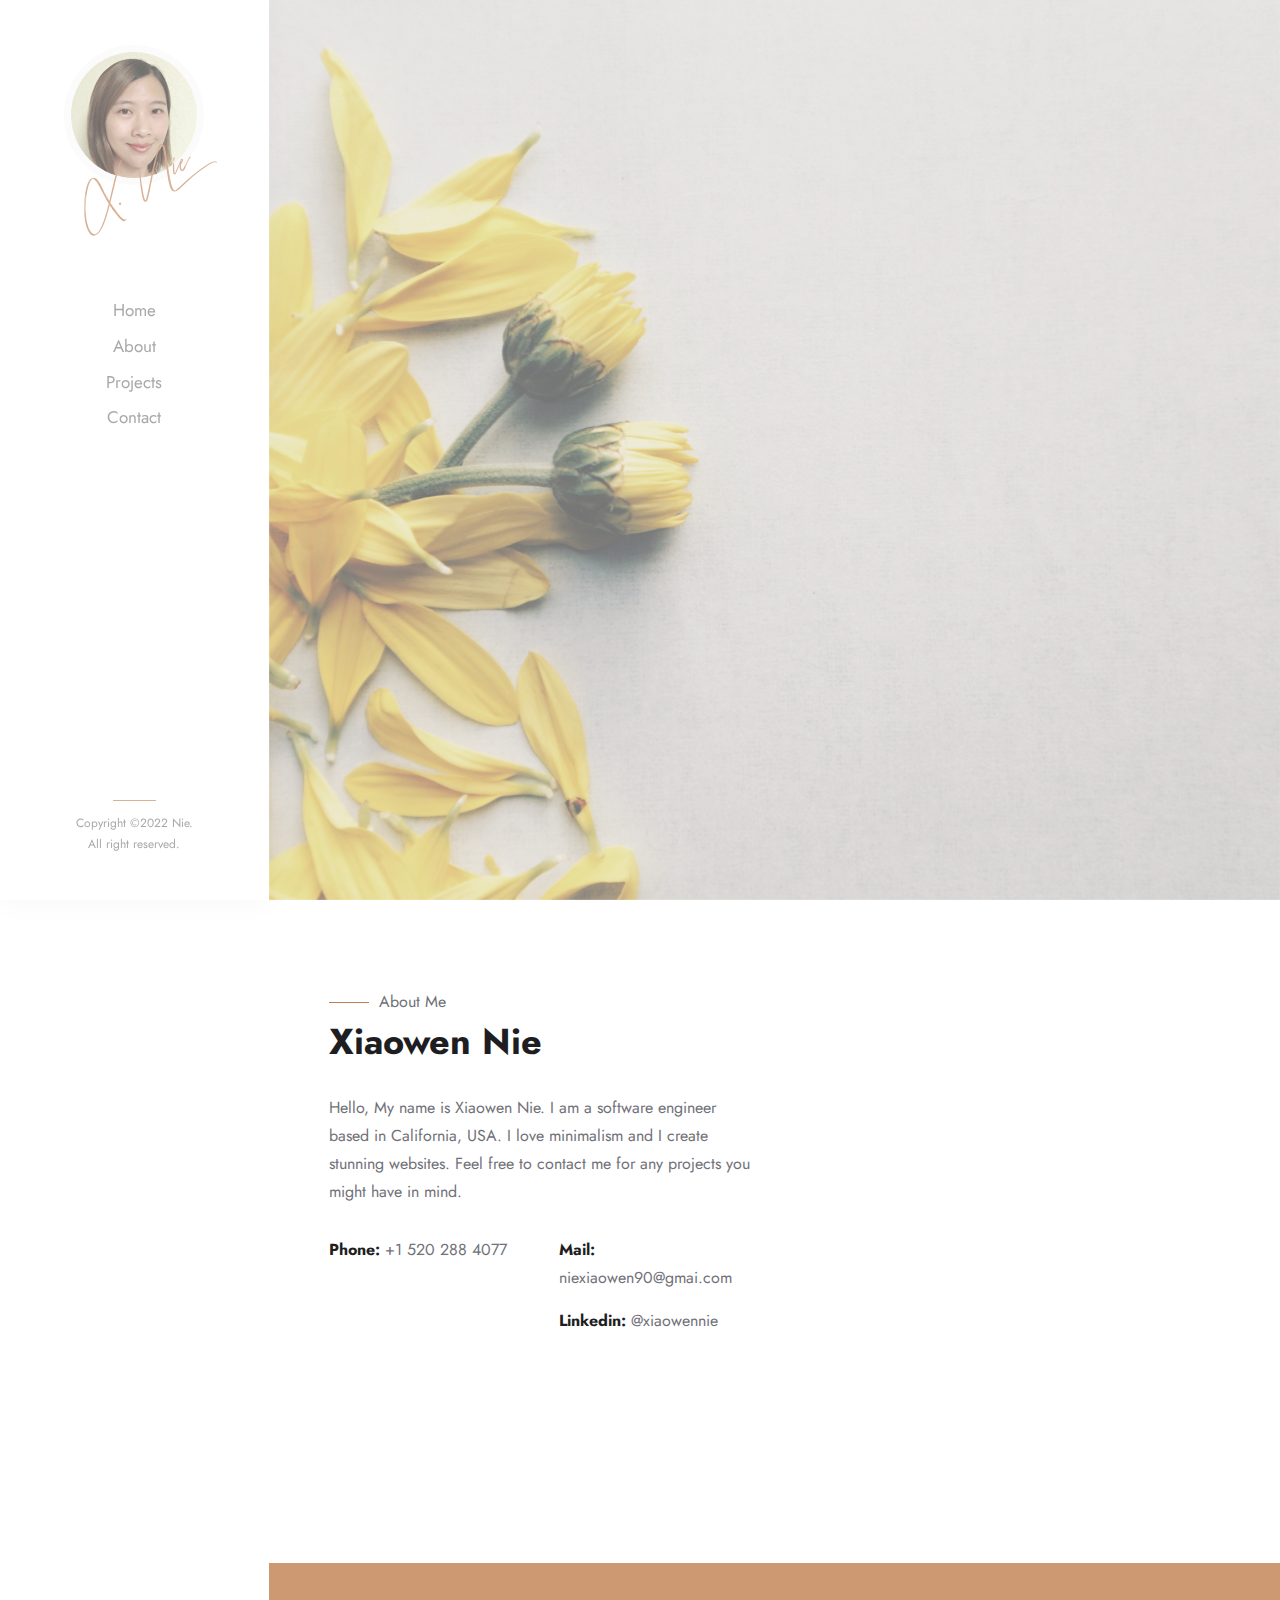
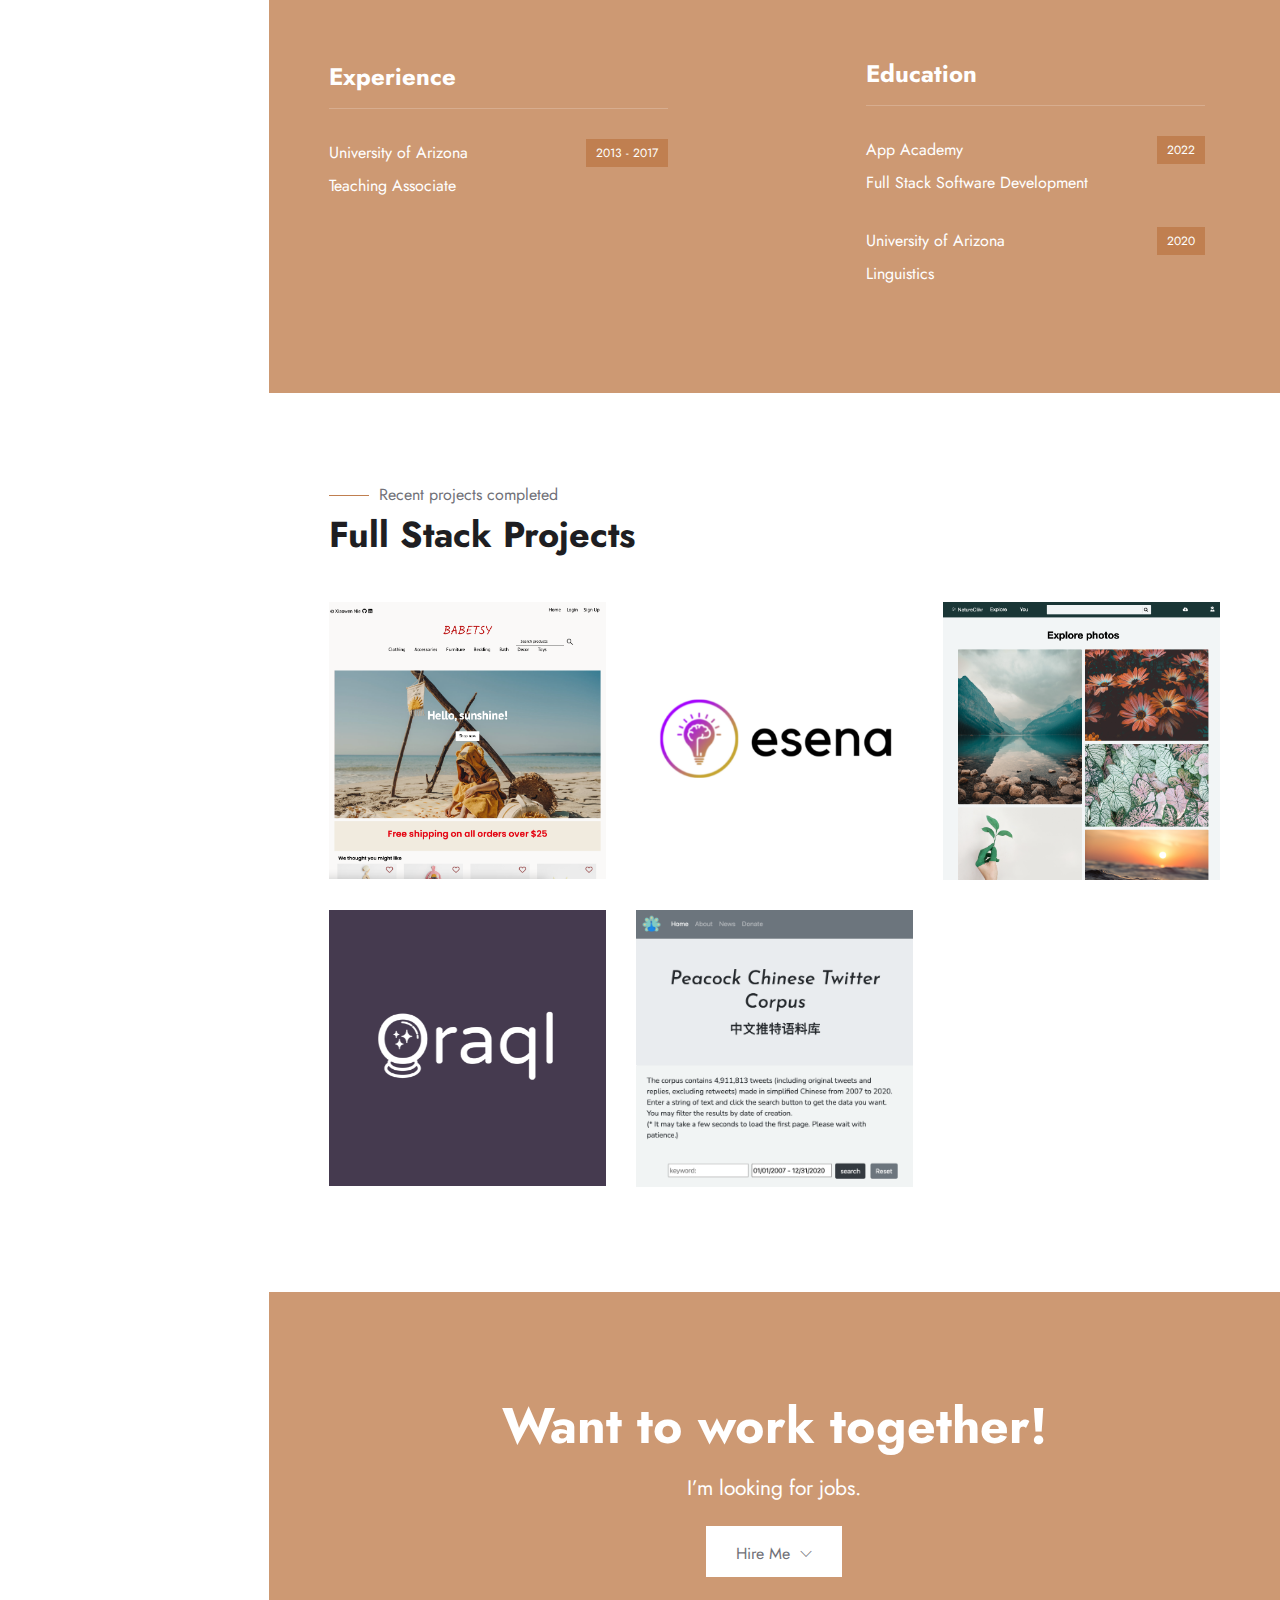
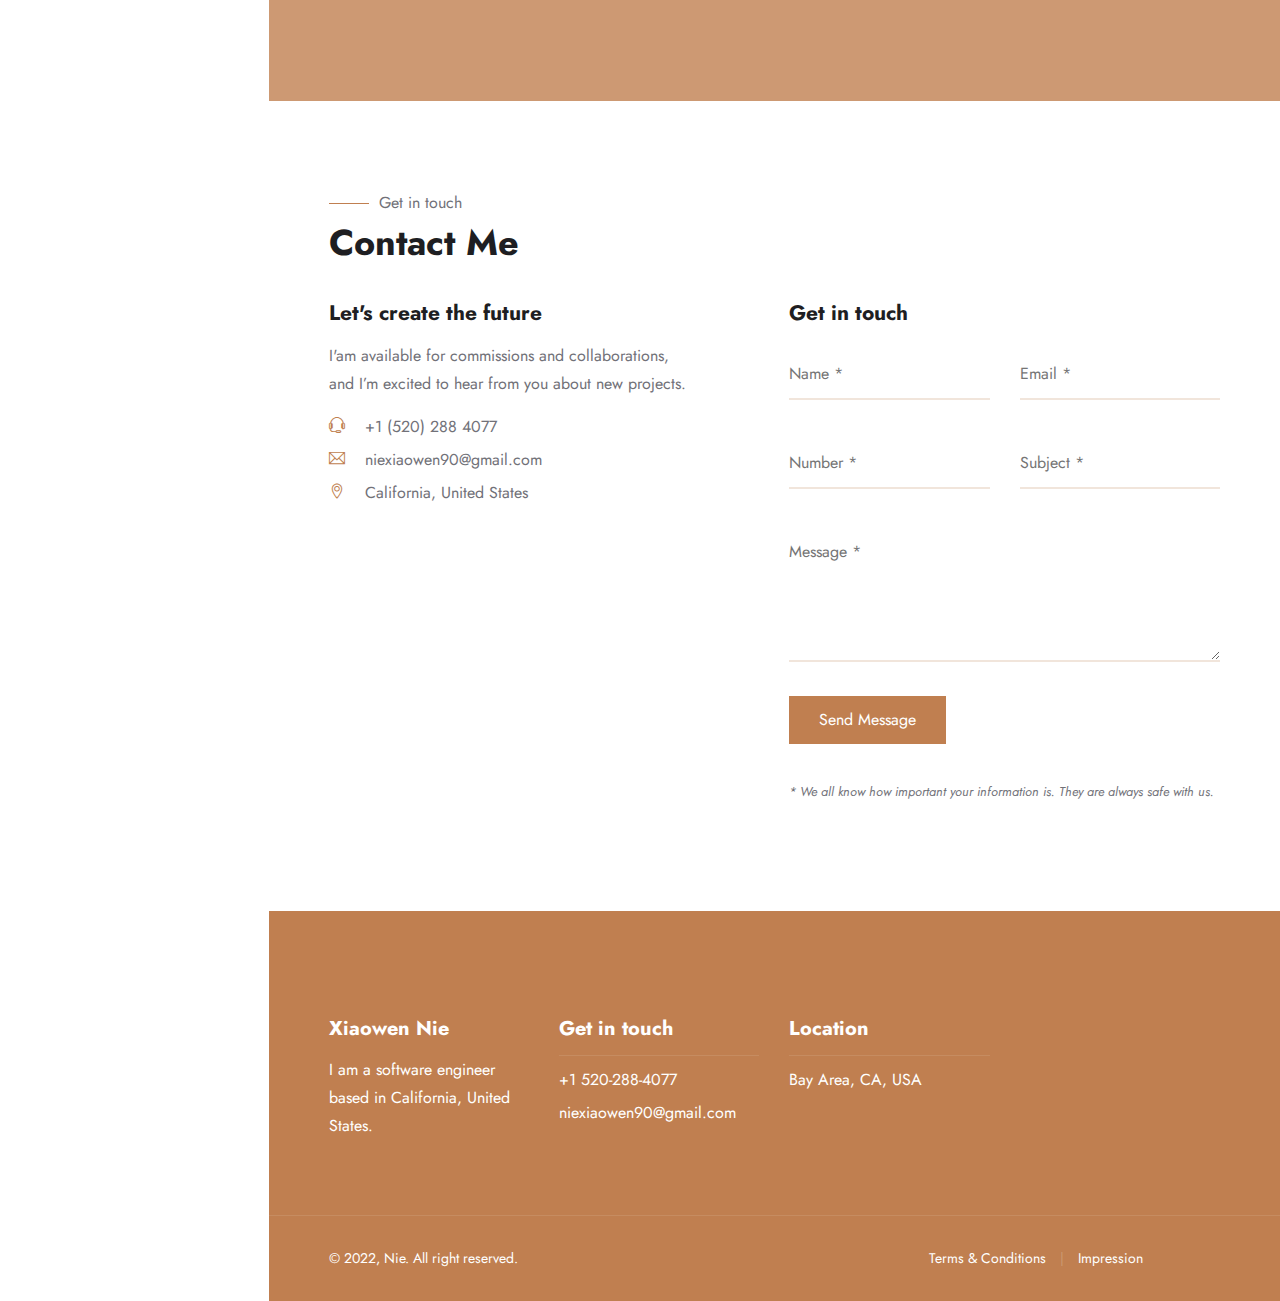
==== index.html @ 3029bbb2 "initial commit" ====
<!DOCTYPE HTML>
<html lang="en">
<head>
    <meta charset="utf-8">
    <meta http-equiv="X-UA-Compatible" content="IE=edge">
    <title>Xiaowen Nie</title>
    <meta name="viewport" content="width=device-width, initial-scale=1">
    <link rel="icon" type="image/png" href="images/favicon.png" />
    <link rel="stylesheet" href="https://fonts.googleapis.com/css2?family=Jost:wght@300;400;500;600&display=swap">
    <link rel="stylesheet" href="css/animate.css">
    <link rel="stylesheet" href="css/et-lineicons.css">
    <link rel="stylesheet" href="css/themify-icons.css">
    <link rel="stylesheet" href="css/bootstrap.css">
    <link rel="stylesheet" href="css/magnific-popup.css">
    <link rel="stylesheet" href="css/owl.carousel.min.css">
    <link rel="stylesheet" href="css/owl.theme.default.min.css">
    <link rel="stylesheet" href="css/flexslider.css">
    <link rel="stylesheet" href="css/YouTubePopUp.css">
    <link rel="stylesheet" href="css/style.css">
    <!-- FOR IE9 below -->
    <!--[if lt IE 9]>
        <script src="js/respond.min.js"></script>
    <![endif]-->
</head>
<body data-spy="scroll" data-target=".navbar" data-offset="50">
    <!-- Preloader -->
    <div class="preloader-bg"></div>
    <div id="preloader">
        <div id="preloader-status">
            <div class="preloader-position loader"> <span></span> </div>
        </div>
    </div>
    <!-- Main -->
    <div class="gorman-page"> <a href="#0" class="js-gorman-nav-toggle gorman-nav-toggle"><i></i></a>
        <!-- Sidebar -->
        <aside class="gorman-aside">
            <!-- Logo -->
            <div class="gorman-logo">
                <div class="desc">
                    <div class="image-wrap">
                        <a href="index.html"><img src="images/linkedin.jpeg" alt=""></a>
                    </div>
                    <div class="title"> <a href="index.html">X. Nie</a> </div>
                </div>
            </div>
            <!-- Menu -->
            <nav class="gorman-main-menu">
                <ul>
                    <li><a href="index.html#home">Home</a></li>
                    <li><a href="index.html#about">About</a></li>
                    <!-- <li><a href="index.html#services">Services</a></li> -->
                    <li><a href="index.html#work">Projects</a></li>
                    <li><a href="index.html#contact">Contact</a></li>
                </ul>
            </nav>
            <!-- Sidebar Footer -->
            <div class="gorman-footer">
                <div class="separator"></div>
                <p>Copyright ©2022 Nie.<br>All right reserved.</p>
            </div>
        </aside>
        <!-- Main -->
        <div class="gorman-main">
            <!-- Home & Slider Section -->
            <section id="home">
                <div class="gorman-hero js-fullheight">
                    <div class="flexslider js-fullheight">
                        <ul class="slides">
                            <li style="background-image: url(images/petals.jpg);">
                                <div class="container">
                                    <div class="row">
                                        <div class="col-md-6 offset-md-6 js-fullheight slider-text">
                                            <div class="slider-text-inner">
                                                <div class="desc">
                                                    <h2>Xiaowen Nie</h2>
                                                    <h6>Software Engineer</h6>
                                                    <div class="line"></div>
                                                    <ul class="cardvisit-list">
                                                        <div class="list">
                                                            <div class="icon"><i class="ti-headphone-alt"></i></div>
                                                            <div class="text">
                                                                <p><a href="tel:+41-(0)41-888-74-88">+1 (520) 288 4077</a></p>
                                                            </div>
                                                        </div>
                                                        <div class="list">
                                                            <div class="icon"> <i class="ti-email"></i> </div>
                                                            <div class="text">
                                                                <p><a href="mailto:reservations@chediandermatt.com">niexiaowen90@gmail.com</a></p>
                                                            </div>
                                                        </div>
                                                        <div class="list">
                                                            <div class="icon"> <i class="ti-location-pin"></i> </div>
                                                            <div class="text">
                                                                <p>Bay Area, California, United States</p>
                                                            </div>
                                                        </div>
                                                        <div class="list">
                                                            <div class="icon"> <i class="ti-desktop"></i> </div>
                                                            <div class="text">
                                                                <p>Python, Javascript, Flask, React, Express, SQL, MongoDB</p>
                                                            </div>
                                                        </div>
                                                    </ul>
                                                </div>
                                            </div>
                                        </div>
                                    </div>
                                </div>
                            </li>
                        </ul>
                    </div>
                </div>
            </section>
            <!-- About Section -->
            <section id="about" class="section-padding clear">
                <div class="container">
                    <div class="row">
                        <div class="col-md-6 mb-30">
                            <h6 class="heading-subtitle">About Me</h6>
                            <h2 class="heading-title">Xiaowen Nie</h2> 
                            <p class="mb-30">Hello, My name is Xiaowen Nie. I am a software engineer based in California, USA. I love minimalism and I create stunning websites. Feel free to contact me for any projects you might have in mind. </p>
                            <div class="about-info">
                                <div class="row">
                                    <div class="col-md-6">
                                        <!-- <p><b>Birthday:</b> 15 April 1990</p> -->
                                        <!-- <p><b>website:</b> www.fgorman.com</p> -->
                                        <p><b>Phone:</b> +1 520 288 4077</p>
                                        <!-- <p><b>Study:</b> Univercity of Harvard</p> -->
                                    </div>
                                    <div class="col-md-6">
                                        <!-- <p><b>Degree:</b> Master</p> -->
                                        <p><b>Mail:</b> niexiaowen90@gmai.com</p>
                                        <p><b>Linkedin:</b> @xiaowennie</p>
                                        <!-- <p><b>Freelance:</b> Available</p> -->
                                    </div>
                                </div>
                            </div>
                            <!-- <div class="btn-2 mb-5"><a href="#0"><span>Download CV&nbsp;&nbsp;<i class="ti-download"></i></span></a></div> -->
                        </div>
                        <div class="col-md-5 offset-md-1">
                            <div class="about-img animate-box" data-animate-effect="fadeInUp">
                                <div class="img"> <img src="images/about2.jpeg" alt=""> </div>
                            </div>
                        </div>
                    </div>
                </div>
            </section>
            <!-- Resume section -->
            <section id="resume" class="resume section-padding bg-img bg-fixed" data-overlay-brown="8" data-background="images/roses.jpg">
                <div class="container">
                    <div class="row">
                        <div class="col-md-5 valign">
                            <div class="o-hidden full-width">
                                <div class="profile" id="experience">
                                    <div class="block">
                                        <h4>Experience</h4>
                                        <!-- <div class="item">
                                            <h6>Hammerhead and Oranges <span>2020 - 2021</span></h6>
                                            <p>Linguist</p>
                                        </div> -->
                                        <div class="item" >
                                            <h6>University of Arizona <span>2013 - 2017</span></h6>
                                            <p>Teaching Associate</p>
                                        </div>
                                    </div>
                                </div>
                            </div>
                        </div>
                        <div class="col-md-5 offset-md-2 valign">
                            <div class="o-hidden full-width">
                                <div class="profile">
                                    <div class="block">
                                        <h4>Education</h4>
                                        <div class="item">
                                            <h6>App Academy <span>2022</span></h6>
                                            <p>Full Stack Software Development</p>
                                        </div>
                                        <div class="item">
                                            <h6>University of Arizona<span>2020</span></h6>
                                            <p>Linguistics</p>
                                        </div>
                                    </div>
                                </div>
                            </div>
                        </div>
                    </div>
                </div>
            </section>
            <!-- Services Section -->
            <!-- <section id="services" class="services section-padding bg-gray">
                <div class="container">
                    <div class="row">
                        <div class="col-md-12">
                            <h6 class="heading-subtitle">What I Do</h6>
                            <h2 class="heading-title">Services</h2> 
                        </div>
                    </div>
                    <div class="row">
                        <div class="col-md-4">
                            <div class="item">
                                <a href="website.html"> 
                                    <span class="icon et-laptop"></span>
                                    <h5>Website</h5>
                                    <div class="line"></div>
                                    <p>Vivamus ravida surna eveti semeni conse convallis. Tristique busio the nivite dianne one nivami.</p>
                                    <div class="numb">01</div>
                                </a>
                            </div>
                        </div>
                        <div class="col-md-4">
                            <div class="item">
                                <a href="seo-marketing.html"> 
                                    <span class="icon et-bargraph"></span>
                                    <h5>SEO Marketing</h5>
                                    <div class="line"></div>
                                    <p>Vivamus ravida surna eveti semeni conse convallis. Tristique busio the nivite dianne one nivami.</p>
                                    <div class="numb">02</div>
                                </a>
                            </div>
                        </div>
                        <div class="col-md-4">
                            <div class="item">
                                <a href="ecommerce.html"> 
                                    <span class="icon et-basket"></span>
                                    <h5>eCommerce</h5>
                                    <div class="line"></div>
                                    <p>Vivamus ravida surna eveti semeni conse convallis. Tristique busio the nivite dianne one nivami.</p>
                                    <div class="numb">03</div>
                                </a>
                            </div>
                        </div>
                        <div class="col-md-4">
                            <div class="item">
                                <a href="graphic-design.html"> 
                                    <span class="icon et-browser"></span>
                                    <h5>Graphic Design</h5>
                                    <div class="line"></div>
                                    <p>Vivamus ravida surna eveti semeni conse convallis. Tristique busio the nivite dianne one nivami.</p>
                                    <div class="numb">04</div>
                                </a>
                            </div>
                        </div>
                        <div class="col-md-4">
                            <div class="item">
                                <a href="digital-marketing.html"> <span class="icon et-target"></span>
                                    <h5>Digital Marketing</h5>
                                    <div class="line"></div>
                                    <p>Vivamus ravida surna eveti semeni conse convallis. Tristique busio the nivite dianne one nivami.</p>
                                    <div class="numb">05</div>
                                </a>
                            </div>
                        </div>
                        <div class="col-md-4">
                            <div class="item">
                                <a href="social-media.html"> <span class="icon et-chat"></span>
                                    <h5>Social Media</h5>
                                    <div class="line"></div>
                                    <p>Vivamus ravida surna eveti semeni conse convallis. Tristique busio the nivite dianne one nivami.</p>
                                    <div class="numb">06</div>
                                </a>
                            </div>
                        </div>
                    </div>
                </div>
            </section> -->
            <!-- Works Section -->
            <section id="work" class="section-padding">
                <div class="container">
                    <div class="row">
                        <div class="col-md-12">
                            <h6 class="heading-subtitle">Recent projects completed</h6>
                            <h2 class="heading-title">Full Stack Projects</h2> 
                        </div>
                    </div>
                    <div class="row">
                        <div class="work-container col-md-4">
                            <a href="babetsy.html">
                                <div class="work-zoomer"> <img src="images/portfolio/babetsy2.png" alt="" />
                                    <div class="overlay">
                                        <div class="work-texts">
                                            <h5>BABETSY</h5>
                                            <div class="line"></div>
                                            <p>React | Redux | Flask | Postgres</p>
                                        </div>
                                    </div>
                                </div>
                            </a>
                        </div>
                        <div class="work-container col-md-4">
                            <a href="esena.html">
                                <div class="work-zoomer"> <img src="images/portfolio/esena.png" alt="" />
                                    <div class="overlay">
                                        <div class="work-texts">
                                            <h5>esena</h5>
                                            <div class="line"></div>
                                            <p>React | Redux | Flask | Postgres</p>
                                        </div>
                                    </div>
                                </div>
                            </a>
                        </div>
                        <div class="work-container col-md-4">
                            <a href="natureclikr.html">
                                <div class="work-zoomer"> <img src="images/portfolio/clikr.png" alt="" />
                                    <div class="overlay">
                                        <div class="work-texts">
                                            <h5>NatureClikr</h5>
                                            <div class="line"></div>
                                            <p>React | Redux | Express | Postgres | AWS</p>
                                        </div>
                                    </div>
                                </div>
                            </a>
                        </div>
                        <div class="work-container col-md-4">
                            <a href="oraql.html">
                                <div class="work-zoomer"> <img src="images/portfolio/oraql.png" alt="" />
                                    <div class="overlay">
                                        <div class="work-texts">
                                            <h5>Oraql</h5>
                                            <div class="line"></div>
                                            <p>Express | Postgres | Pug | Javascript DOM</p>
                                        </div>
                                    </div>
                                </div>
                            </a>
                        </div>
                        <div class="work-container col-md-4">
                            <a href="peacock.html">
                                <div class="work-zoomer"> <img src="images/portfolio/peacock.png" alt="" />
                                    <div class="overlay">
                                        <div class="work-texts">
                                            <h5>Peacock Chinese Twitter Corpus</h5>
                                            <div class="line"></div>
                                            <p>Flask | MongoDB | AWS</p>
                                        </div>
                                    </div>
                                </div>
                            </a>
                        </div>

                    </div>
                </div>
            </section>
            <!-- Work Banner Section -->
            <section class="banner-action section-padding bg-img bg-fixed" data-overlay-brown="8" data-background="images/flower-banner.jpg">
                <div class="container">
                    <div class="row">
                        <div class="col-md-12 mb-5">
                            <div class="text-center">
                                <h2>Want to work together!</h2>
                                <h5>I’m looking for jobs.</h5>
                                <div class="btn-3"><a href="index.html#contact"><span>Hire Me&nbsp;&nbsp;<small><i class="ti-angle-down"></i></small></span></a></div>
                            </div>
                        </div>
                    </div>
                </div>
            </section>
            <!-- Contact Section -->
            <section id="contact" class="contact section-padding">
                <div class="container">
                    <div class="row">
                        <div class="col-md-12">
                            <h6 class="heading-subtitle">Get in touch</h6>
                            <h2 class="heading-title">Contact Me</h2> </div>
                    </div>
                    <div class="row">
                        <!-- Contact Info -->
                        <div class="col-md-6 mb-4">
                            <h5>Let's create the future</h5>
                            <p>I'am available for commissions and collaborations,
                                <br>and I’m excited to hear from you about new projects. </p>
                            <ul class="list-unstyled contact-list">
                                <li>
                                    <div class="icon"><span class="ti-headphone-alt"></span></div>
                                    <div class="text">
                                        <p><a href="tel:+1(650)1234444">+1 (520) 288 4077</a></p>
                                    </div>
                                </li>
                                <li>
                                    <div class="icon"> <span class="ti-email"></span> </div>
                                    <div class="text">
                                        <p><a href="mailto:niexiaowen90@gmail.com">niexiaowen90@gmail.com</a></p>
                                    </div>
                                </li>
                                <!-- <li>
                                    <div class="icon"> <span class="ti-skype"></span> </div>
                                    <div class="text">
                                        <p>@francesgorman</p>
                                    </div>
                                </li> -->
                                <li>
                                    <div class="icon"> <span class="ti-location-pin"></span> </div>
                                    <div class="text">
                                        <p>California, United States</p>
                                    </div>
                                </li>
                            </ul>
                        </div>
                        <!-- Contact Form -->
                        <div class="col-md-6">
                            <h5>Get in touch</h5>
                            <form method="post" class="contact__form" action="mail.php">
                                <!-- Form message -->
                                <div class="row">
                                    <div class="col-12">
                                        <div class="alert alert-success contact__msg" style="display: none" role="alert">
                                            Your message was sent successfully.
                                        </div>
                                    </div>
                                </div>
                                <!-- Form elements -->
                                <div class="row">
                                    <div class="col-md-6 form-group">
                                        <input name="name" type="text" placeholder="Name *" required> 
                                    </div>
                                    <div class="col-md-6 form-group">
                                        <input name="email" type="email" placeholder="Email *" required> 
                                    </div>
                                    <div class="col-md-6 form-group">
                                        <input name="phone" type="text" placeholder="Number *" required> 
                                    </div>
                                    <div class="col-md-6 form-group">
                                        <input name="subject" type="text" placeholder="Subject *" required> 
                                    </div>
                                    <div class="col-md-12 form-group">
                                        <textarea name="message" id="message" cols="30" rows="4" placeholder="Message *" required></textarea>
                                    </div>
                                    <div class="col-md-12">
                                        <input name="submit" type="submit"  value="Send Message">
                                    </div>
                                </div>
                            </form>
                            <p class="mt-30"><small><i>* We all know how important your information is. They are always safe with us.</i></small></p>
                        </div>
                    </div>
                </div>
            </section>
            <!-- Promo video - Testiominals -->
            <!-- Footer -->
            <footer class="main-footer">
                <div class="container">
                    <div class="row">
                        <div class="col-md-3 mb-30">
                            <div class="item abot">
                                <div class="fothead">
                                    <h6>Xiaowen Nie</h6> </div>
                                <p>I am a software engineer based in California, United States.</p>
                                <!-- <div class="social-icon"> <a href="index.html"><i class="ti-facebook"></i></a> <a href="index.html"><i class="ti-twitter"></i></a> <a href="index.html"><i class="ti-instagram"></i></a> <a href="index.html"><i class="ti-pinterest"></i></a> </div> -->
                            </div>
                        </div>
                        <!-- <div class="col-md-2 offset-md-1 mb-30">
                            <div class="item usful-links">
                                <div class="fothead">
                                    <h6>Useful Links</h6> </div>
                                <ul>
                                    <li><i class="ti-angle-right"></i> <a href="#0">About</a></li>
                                    <li><i class="ti-angle-right"></i> <a href="#0">Services</a></li>
                                    <li><i class="ti-angle-right"></i> <a href="#0">Works</a></li>
                                </ul>
                            </div>
                        </div> -->
                        <div class="col-md-3 mb-30">
                            <div class="item fotcont">
                                <div class="fothead">
                                    <h6>Get in touch</h6> </div>
                                <p>+1 520-288-4077</p>
                                <p>niexiaowen90@gmail.com</p>
                            </div>
                        </div>
                        <div class="col-md-3 mb-30">
                            <div class="item fotcont">
                                <div class="fothead">
                                    <h6>Location</h6> </div>
                                <!-- <p>San Mateo</p>
                                <p>2 Curiosity Way, San Mateo</p> -->
                                <p>Bay Area, CA, USA</p>
                            </div>
                        </div>
                    </div>
                </div>
                <div class="sub-footer">
                    <div class="container">
                        <div class="row">
                            <div class="col-md-6">
                                <div class="text-left">
                                    <p>© 2022, Nie. All right reserved.</p>
                                </div>
                            </div>
                            <div class="col-md-5">
                                <div class="text-right-left">
                                    <p><a href="#0">Terms &amp; Conditions</a> <span>|</span> <a href="#0">Impression</a></p>
                                </div>
                            </div>
                        </div>
                    </div>
                </div>
            </footer>
        </div>
    </div>
    <!-- Progress-wrapp scroll-button -->
    <div class="progress-wrap">
        <svg class="progress-circle svg-content" width="100%" height="100%" viewBox="-1 -1 102 102">
            <path d="M50,1 a49,49 0 0,1 0,98 a49,49 0 0,1 0,-98" /> 
        </svg>
    </div>
    <!-- jQuery -->
    <script src="js/jquery.min.js"></script>
    <script src="js/modernizr-2.6.2.min.js"></script>
    <script src="js/jquery.easing.1.3.js"></script>
    <script src="js/bootstrap.min.js"></script>
    <script src="js/jquery.waypoints.min.js"></script>
    <script src="js/jquery.flexslider-min.js"></script>
    <script src="js/sticky-kit.min.js"></script>
    <script src="js/isotope.js"></script>
    <script src="js/owl.carousel.min.js"></script>
    <script src="js/jquery.magnific-popup.min.js"></script>
    <script src="js/YouTubePopUp.js"></script>
    <script src="js/custom.js"></script>
</body>
</html>
---- css/themify-icons.css ----
@font-face {
	font-family: 'themify';
	src:url('../fonts/themify.eot');
	src:url('../fonts/themify.eot?#iefix') format('embedded-opentype'),
		url('../fonts/themify.woff') format('woff'),
		url('../fonts/themify.ttf') format('truetype'),
		url('../fonts/themify.svg') format('svg');
	font-weight: normal;
	font-style: normal;
}

[class^="ti-"], [class*=" ti-"] {
	font-family: 'themify';
	speak: none;
	font-style: normal;
	font-weight: normal;
	font-variant: normal;
	text-transform: none;
	line-height: 1;

	/* Better Font Rendering =========== */
	-webkit-font-smoothing: antialiased;
	-moz-osx-font-smoothing: grayscale;
}

.ti-wand:before {
	content: "\e600";
}
.ti-volume:before {
	content: "\e601";
}
.ti-user:before {
	content: "\e602";
}
.ti-unlock:before {
	content: "\e603";
}
.ti-unlink:before {
	content: "\e604";
}
.ti-trash:before {
	content: "\e605";
}
.ti-thought:before {
	content: "\e606";
}
.ti-target:before {
	content: "\e607";
}
.ti-tag:before {
	content: "\e608";
}
.ti-tablet:before {
	content: "\e609";
}
.ti-star:before {
	content: "\e60a";
}
.ti-spray:before {
	content: "\e60b";
}
.ti-signal:before {
	content: "\e60c";
}
.ti-shopping-cart:before {
	content: "\e60d";
}
.ti-shopping-cart-full:before {
	content: "\e60e";
}
.ti-settings:before {
	content: "\e60f";
}
.ti-search:before {
	content: "\e610";
}
.ti-zoom-in:before {
	content: "\e611";
}
.ti-zoom-out:before {
	content: "\e612";
}
.ti-cut:before {
	content: "\e613";
}
.ti-ruler:before {
	content: "\e614";
}
.ti-ruler-pencil:before {
	content: "\e615";
}
.ti-ruler-alt:before {
	content: "\e616";
}
.ti-bookmark:before {
	content: "\e617";
}
.ti-bookmark-alt:before {
	content: "\e618";
}
.ti-reload:before {
	content: "\e619";
}
.ti-plus:before {
	content: "\e61a";
}
.ti-pin:before {
	content: "\e61b";
}
.ti-pencil:before {
	content: "\e61c";
}
.ti-pencil-alt:before {
	content: "\e61d";
}
.ti-paint-roller:before {
	content: "\e61e";
}
.ti-paint-bucket:before {
	content: "\e61f";
}
.ti-na:before {
	content: "\e620";
}
.ti-mobile:before {
	content: "\e621";
}
.ti-minus:before {
	content: "\e622";
}
.ti-medall:before {
	content: "\e623";
}
.ti-medall-alt:before {
	content: "\e624";
}
.ti-marker:before {
	content: "\e625";
}
.ti-marker-alt:before {
	content: "\e626";
}
.ti-arrow-up:before {
	content: "\e627";
}
.ti-arrow-right:before {
	content: "\e628";
}
.ti-arrow-left:before {
	content: "\e629";
}
.ti-arrow-down:before {
	content: "\e62a";
}
.ti-lock:before {
	content: "\e62b";
}
.ti-location-arrow:before {
	content: "\e62c";
}
.ti-link:before {
	content: "\e62d";
}
.ti-layout:before {
	content: "\e62e";
}
.ti-layers:before {
	content: "\e62f";
}
.ti-layers-alt:before {
	content: "\e630";
}
.ti-key:before {
	content: "\e631";
}
.ti-import:before {
	content: "\e632";
}
.ti-image:before {
	content: "\e633";
}
.ti-heart:before {
	content: "\e634";
}
.ti-heart-broken:before {
	content: "\e635";
}
.ti-hand-stop:before {
	content: "\e636";
}
.ti-hand-open:before {
	content: "\e637";
}
.ti-hand-drag:before {
	content: "\e638";
}
.ti-folder:before {
	content: "\e639";
}
.ti-flag:before {
	content: "\e63a";
}
.ti-flag-alt:before {
	content: "\e63b";
}
.ti-flag-alt-2:before {
	content: "\e63c";
}
.ti-eye:before {
	content: "\e63d";
}
.ti-export:before {
	content: "\e63e";
}
.ti-exchange-vertical:before {
	content: "\e63f";
}
.ti-desktop:before {
	content: "\e640";
}
.ti-cup:before {
	content: "\e641";
}
.ti-crown:before {
	content: "\e642";
}
.ti-comments:before {
	content: "\e643";
}
.ti-comment:before {
	content: "\e644";
}
.ti-comment-alt:before {
	content: "\e645";
}
.ti-close:before {
	content: "\e646";
}
.ti-clip:before {
	content: "\e647";
}
.ti-angle-up:before {
	content: "\e648";
}
.ti-angle-right:before {
	content: "\e649";
}
.ti-angle-left:before {
	content: "\e64a";
}
.ti-angle-down:before {
	content: "\e64b";
}
.ti-check:before {
	content: "\e64c";
}
.ti-check-box:before {
	content: "\e64d";
}
.ti-camera:before {
	content: "\e64e";
}
.ti-announcement:before {
	content: "\e64f";
}
.ti-brush:before {
	content: "\e650";
}
.ti-briefcase:before {
	content: "\e651";
}
.ti-bolt:before {
	content: "\e652";
}
.ti-bolt-alt:before {
	content: "\e653";
}
.ti-blackboard:before {
	content: "\e654";
}
.ti-bag:before {
	content: "\e655";
}
.ti-move:before {
	content: "\e656";
}
.ti-arrows-vertical:before {
	content: "\e657";
}
.ti-arrows-horizontal:before {
	content: "\e658";
}
.ti-fullscreen:before {
	content: "\e659";
}
.ti-arrow-top-right:before {
	content: "\e65a";
}
.ti-arrow-top-left:before {
	content: "\e65b";
}
.ti-arrow-circle-up:before {
	content: "\e65c";
}
.ti-arrow-circle-right:before {
	content: "\e65d";
}
.ti-arrow-circle-left:before {
	content: "\e65e";
}
.ti-arrow-circle-down:before {
	content: "\e65f";
}
.ti-angle-double-up:before {
	content: "\e660";
}
.ti-angle-double-right:before {
	content: "\e661";
}
.ti-angle-double-left:before {
	content: "\e662";
}
.ti-angle-double-down:before {
	content: "\e663";
}
.ti-zip:before {
	content: "\e664";
}
.ti-world:before {
	content: "\e665";
}
.ti-wheelchair:before {
	content: "\e666";
}
.ti-view-list:before {
	content: "\e667";
}
.ti-view-list-alt:before {
	content: "\e668";
}
.ti-view-grid:before {
	content: "\e669";
}
.ti-uppercase:before {
	content: "\e66a";
}
.ti-upload:before {
	content: "\e66b";
}
.ti-underline:before {
	content: "\e66c";
}
.ti-truck:before {
	content: "\e66d";
}
.ti-timer:before {
	content: "\e66e";
}
.ti-ticket:before {
	content: "\e66f";
}
.ti-thumb-up:before {
	content: "\e670";
}
.ti-thumb-down:before {
	content: "\e671";
}
.ti-text:before {
	content: "\e672";
}
.ti-stats-up:before {
	content: "\e673";
}
.ti-stats-down:before {
	content: "\e674";
}
.ti-split-v:before {
	content: "\e675";
}
.ti-split-h:before {
	content: "\e676";
}
.ti-smallcap:before {
	content: "\e677";
}
.ti-shine:before {
	content: "\e678";
}
.ti-shift-right:before {
	content: "\e679";
}
.ti-shift-left:before {
	content: "\e67a";
}
.ti-shield:before {
	content: "\e67b";
}
.ti-notepad:before {
	content: "\e67c";
}
.ti-server:before {
	content: "\e67d";
}
.ti-quote-right:before {
	content: "\e67e";
}
.ti-quote-left:before {
	content: "\e67f";
}
.ti-pulse:before {
	content: "\e680";
}
.ti-printer:before {
	content: "\e681";
}
.ti-power-off:before {
	content: "\e682";
}
.ti-plug:before {
	content: "\e683";
}
.ti-pie-chart:before {
	content: "\e684";
}
.ti-paragraph:before {
	content: "\e685";
}
.ti-panel:before {
	content: "\e686";
}
.ti-package:before {
	content: "\e687";
}
.ti-music:before {
	content: "\e688";
}
.ti-music-alt:before {
	content: "\e689";
}
.ti-mouse:before {
	content: "\e68a";
}
.ti-mouse-alt:before {
	content: "\e68b";
}
.ti-money:before {
	content: "\e68c";
}
.ti-microphone:before {
	content: "\e68d";
}
.ti-menu:before {
	content: "\e68e";
}
.ti-menu-alt:before {
	content: "\e68f";
}
.ti-map:before {
	content: "\e690";
}
.ti-map-alt:before {
	content: "\e691";
}
.ti-loop:before {
	content: "\e692";
}
.ti-location-pin:before {
	content: "\e693";
}
.ti-list:before {
	content: "\e694";
}
.ti-light-bulb:before {
	content: "\e695";
}
.ti-Italic:before {
	content: "\e696";
}
.ti-info:before {
	content: "\e697";
}
.ti-infinite:before {
	content: "\e698";
}
.ti-id-badge:before {
	content: "\e699";
}
.ti-hummer:before {
	content: "\e69a";
}
.ti-home:before {
	content: "\e69b";
}
.ti-help:before {
	content: "\e69c";
}
.ti-headphone:before {
	content: "\e69d";
}
.ti-harddrives:before {
	content: "\e69e";
}
.ti-harddrive:before {
	content: "\e69f";
}
.ti-gift:before {
	content: "\e6a0";
}
.ti-game:before {
	content: "\e6a1";
}
.ti-filter:before {
	content: "\e6a2";
}
.ti-files:before {
	content: "\e6a3";
}
.ti-file:before {
	content: "\e6a4";
}
.ti-eraser:before {
	content: "\e6a5";
}
.ti-envelope:before {
	content: "\e6a6";
}
.ti-download:before {
	content: "\e6a7";
}
.ti-direction:before {
	content: "\e6a8";
}
.ti-direction-alt:before {
	content: "\e6a9";
}
.ti-dashboard:before {
	content: "\e6aa";
}
.ti-control-stop:before {
	content: "\e6ab";
}
.ti-control-shuffle:before {
	content: "\e6ac";
}
.ti-control-play:before {
	content: "\e6ad";
}
.ti-control-pause:before {
	content: "\e6ae";
}
.ti-control-forward:before {
	content: "\e6af";
}
.ti-control-backward:before {
	content: "\e6b0";
}
.ti-cloud:before {
	content: "\e6b1";
}
.ti-cloud-up:before {
	content: "\e6b2";
}
.ti-cloud-down:before {
	content: "\e6b3";
}
.ti-clipboard:before {
	content: "\e6b4";
}
.ti-car:before {
	content: "\e6b5";
}
.ti-calendar:before {
	content: "\e6b6";
}
.ti-book:before {
	content: "\e6b7";
}
.ti-bell:before {
	content: "\e6b8";
}
.ti-basketball:before {
	content: "\e6b9";
}
.ti-bar-chart:before {
	content: "\e6ba";
}
.ti-bar-chart-alt:before {
	content: "\e6bb";
}
.ti-back-right:before {
	content: "\e6bc";
}
.ti-back-left:before {
	content: "\e6bd";
}
.ti-arrows-corner:before {
	content: "\e6be";
}
.ti-archive:before {
	content: "\e6bf";
}
.ti-anchor:before {
	content: "\e6c0";
}
.ti-align-right:before {
	content: "\e6c1";
}
.ti-align-left:before {
	content: "\e6c2";
}
.ti-align-justify:before {
	content: "\e6c3";
}
.ti-align-center:before {
	content: "\e6c4";
}
.ti-alert:before {
	content: "\e6c5";
}
.ti-alarm-clock:before {
	content: "\e6c6";
}
.ti-agenda:before {
	content: "\e6c7";
}
.ti-write:before {
	content: "\e6c8";
}
.ti-window:before {
	content: "\e6c9";
}
.ti-widgetized:before {
	content: "\e6ca";
}
.ti-widget:before {
	content: "\e6cb";
}
.ti-widget-alt:before {
	content: "\e6cc";
}
.ti-wallet:before {
	content: "\e6cd";
}
.ti-video-clapper:before {
	content: "\e6ce";
}
.ti-video-camera:before {
	content: "\e6cf";
}
.ti-vector:before {
	content: "\e6d0";
}
.ti-themify-logo:before {
	content: "\e6d1";
}
.ti-themify-favicon:before {
	content: "\e6d2";
}
.ti-themify-favicon-alt:before {
	content: "\e6d3";
}
.ti-support:before {
	content: "\e6d4";
}
.ti-stamp:before {
	content: "\e6d5";
}
.ti-split-v-alt:before {
	content: "\e6d6";
}
.ti-slice:before {
	content: "\e6d7";
}
.ti-shortcode:before {
	content: "\e6d8";
}
.ti-shift-right-alt:before {
	content: "\e6d9";
}
.ti-shift-left-alt:before {
	content: "\e6da";
}
.ti-ruler-alt-2:before {
	content: "\e6db";
}
.ti-receipt:before {
	content: "\e6dc";
}
.ti-pin2:before {
	content: "\e6dd";
}
.ti-pin-alt:before {
	content: "\e6de";
}
.ti-pencil-alt2:before {
	content: "\e6df";
}
.ti-palette:before {
	content: "\e6e0";
}
.ti-more:before {
	content: "\e6e1";
}
.ti-more-alt:before {
	content: "\e6e2";
}
.ti-microphone-alt:before {
	content: "\e6e3";
}
.ti-magnet:before {
	content: "\e6e4";
}
.ti-line-double:before {
	content: "\e6e5";
}
.ti-line-dotted:before {
	content: "\e6e6";
}
.ti-line-dashed:before {
	content: "\e6e7";
}
.ti-layout-width-full:before {
	content: "\e6e8";
}
.ti-layout-width-default:before {
	content: "\e6e9";
}
.ti-layout-width-default-alt:before {
	content: "\e6ea";
}
.ti-layout-tab:before {
	content: "\e6eb";
}
.ti-layout-tab-window:before {
	content: "\e6ec";
}
.ti-layout-tab-v:before {
	content: "\e6ed";
}
.ti-layout-tab-min:before {
	content: "\e6ee";
}
.ti-layout-slider:before {
	content: "\e6ef";
}
.ti-layout-slider-alt:before {
	content: "\e6f0";
}
.ti-layout-sidebar-right:before {
	content: "\e6f1";
}
.ti-layout-sidebar-none:before {
	content: "\e6f2";
}
.ti-layout-sidebar-left:before {
	content: "\e6f3";
}
.ti-layout-placeholder:before {
	content: "\e6f4";
}
.ti-layout-menu:before {
	content: "\e6f5";
}
.ti-layout-menu-v:before {
	content: "\e6f6";
}
.ti-layout-menu-separated:before {
	content: "\e6f7";
}
.ti-layout-menu-full:before {
	content: "\e6f8";
}
.ti-layout-media-right-alt:before {
	content: "\e6f9";
}
.ti-layout-media-right:before {
	content: "\e6fa";
}
.ti-layout-media-overlay:before {
	content: "\e6fb";
}
.ti-layout-media-overlay-alt:before {
	content: "\e6fc";
}
.ti-layout-media-overlay-alt-2:before {
	content: "\e6fd";
}
.ti-layout-media-left-alt:before {
	content: "\e6fe";
}
.ti-layout-media-left:before {
	content: "\e6ff";
}
.ti-layout-media-center-alt:before {
	content: "\e700";
}
.ti-layout-media-center:before {
	content: "\e701";
}
.ti-layout-list-thumb:before {
	content: "\e702";
}
.ti-layout-list-thumb-alt:before {
	content: "\e703";
}
.ti-layout-list-post:before {
	content: "\e704";
}
.ti-layout-list-large-image:before {
	content: "\e705";
}
.ti-layout-line-solid:before {
	content: "\e706";
}
.ti-layout-grid4:before {
	content: "\e707";
}
.ti-layout-grid3:before {
	content: "\e708";
}
.ti-layout-grid2:before {
	content: "\e709";
}
.ti-layout-grid2-thumb:before {
	content: "\e70a";
}
.ti-layout-cta-right:before {
	content: "\e70b";
}
.ti-layout-cta-left:before {
	content: "\e70c";
}
.ti-layout-cta-center:before {
	content: "\e70d";
}
.ti-layout-cta-btn-right:before {
	content: "\e70e";
}
.ti-layout-cta-btn-left:before {
	content: "\e70f";
}
.ti-layout-column4:before {
	content: "\e710";
}
.ti-layout-column3:before {
	content: "\e711";
}
.ti-layout-column2:before {
	content: "\e712";
}
.ti-layout-accordion-separated:before {
	content: "\e713";
}
.ti-layout-accordion-merged:before {
	content: "\e714";
}
.ti-layout-accordion-list:before {
	content: "\e715";
}
.ti-ink-pen:before {
	content: "\e716";
}
.ti-info-alt:before {
	content: "\e717";
}
.ti-help-alt:before {
	content: "\e718";
}
.ti-headphone-alt:before {
	content: "\e719";
}
.ti-hand-point-up:before {
	content: "\e71a";
}
.ti-hand-point-right:before {
	content: "\e71b";
}
.ti-hand-point-left:before {
	content: "\e71c";
}
.ti-hand-point-down:before {
	content: "\e71d";
}
.ti-gallery:before {
	content: "\e71e";
}
.ti-face-smile:before {
	content: "\e71f";
}
.ti-face-sad:before {
	content: "\e720";
}
.ti-credit-card:before {
	content: "\e721";
}
.ti-control-skip-forward:before {
	content: "\e722";
}
.ti-control-skip-backward:before {
	content: "\e723";
}
.ti-control-record:before {
	content: "\e724";
}
.ti-control-eject:before {
	content: "\e725";
}
.ti-comments-smiley:before {
	content: "\e726";
}
.ti-brush-alt:before {
	content: "\e727";
}
.ti-youtube:before {
	content: "\e728";
}
.ti-vimeo:before {
	content: "\e729";
}
.ti-twitter:before {
	content: "\e72a";
}
.ti-time:before {
	content: "\e72b";
}
.ti-tumblr:before {
	content: "\e72c";
}
.ti-skype:before {
	content: "\e72d";
}
.ti-share:before {
	content: "\e72e";
}
.ti-share-alt:before {
	content: "\e72f";
}
.ti-rocket:before {
	content: "\e730";
}
.ti-pinterest:before {
	content: "\e731";
}
.ti-new-window:before {
	content: "\e732";
}
.ti-microsoft:before {
	content: "\e733";
}
.ti-list-ol:before {
	content: "\e734";
}
.ti-linkedin:before {
	content: "\e735";
}
.ti-layout-sidebar-2:before {
	content: "\e736";
}
.ti-layout-grid4-alt:before {
	content: "\e737";
}
.ti-layout-grid3-alt:before {
	content: "\e738";
}
.ti-layout-grid2-alt:before {
	content: "\e739";
}
.ti-layout-column4-alt:before {
	content: "\e73a";
}
.ti-layout-column3-alt:before {
	content: "\e73b";
}
.ti-layout-column2-alt:before {
	content: "\e73c";
}
.ti-instagram:before {
	content: "\e73d";
}
.ti-google:before {
	content: "\e73e";
}
.ti-github:before {
	content: "\e73f";
}
.ti-flickr:before {
	content: "\e740";
}
.ti-facebook:before {
	content: "\e741";
}
.ti-dropbox:before {
	content: "\e742";
}
.ti-dribbble:before {
	content: "\e743";
}
.ti-apple:before {
	content: "\e744";
}
.ti-android:before {
	content: "\e745";
}
.ti-save:before {
	content: "\e746";
}
.ti-save-alt:before {
	content: "\e747";
}
.ti-yahoo:before {
	content: "\e748";
}
.ti-wordpress:before {
	content: "\e749";
}
.ti-vimeo-alt:before {
	content: "\e74a";
}
.ti-twitter-alt:before {
	content: "\e74b";
}
.ti-tumblr-alt:before {
	content: "\e74c";
}
.ti-trello:before {
	content: "\e74d";
}
.ti-stack-overflow:before {
	content: "\e74e";
}
.ti-soundcloud:before {
	content: "\e74f";
}
.ti-sharethis:before {
	content: "\e750";
}
.ti-sharethis-alt:before {
	content: "\e751";
}
.ti-reddit:before {
	content: "\e752";
}
.ti-pinterest-alt:before {
	content: "\e753";
}
.ti-microsoft-alt:before {
	content: "\e754";
}
.ti-linux:before {
	content: "\e755";
}
.ti-jsfiddle:before {
	content: "\e756";
}
.ti-joomla:before {
	content: "\e757";
}
.ti-html5:before {
	content: "\e758";
}
.ti-flickr-alt:before {
	content: "\e759";
}
.ti-email:before {
	content: "\e75a";
}
.ti-drupal:before {
	content: "\e75b";
}
.ti-dropbox-alt:before {
	content: "\e75c";
}
.ti-css3:before {
	content: "\e75d";
}
.ti-rss:before {
	content: "\e75e";
}
.ti-rss-alt:before {
	content: "\e75f";
}
---- css/YouTubePopUp.css ----
@charset "UTF-8";

/*
    Name: YouTubePopUp
    Description: jQuery plugin to display YouTube or Vimeo video in PopUp, responsive and retina, easy to use.
    Version: 1.0.1
    Plugin URL: http://wp-time.com/youtube-popup-jquery-plugin/
    Written By: Qassim Hassan
    Twitter: @QQQHZ
    Websites: wp-time.com | qass.im | wp-plugins.in
    Dual licensed under the MIT and GPL licenses:
        http://www.opensource.org/licenses/mit-license.php
        http://www.gnu.org/licenses/gpl.html
    Copyright (c) 2016 - Qassim Hassan
*/

.YouTubePopUp-Wrap{
    position:fixed;
    width:100%;
    height:100%;
    background-color:#000;
    background-color:rgba(0,0,0,0.8);
    top:0;
    left:0;
    z-index:9999999999999;
}

.YouTubePopUp-animation{
    opacity: 0;
    -webkit-animation-duration: 0.5s;
    animation-duration: 0.5s;
    -webkit-animation-fill-mode: both;
    animation-fill-mode: both;
    -webkit-animation-name: YouTubePopUp;
    animation-name: YouTubePopUp;
}

@-webkit-keyframes YouTubePopUp {
    0% {
        opacity: 0;
    }

    100% {
        opacity: 1;
    }
}

@keyframes YouTubePopUp {
    0% {
        opacity: 0;
    }

    100% {
        opacity: 1;
    }
}

body.logged-in .YouTubePopUp-Wrap{ /* For WordPress */
    top:32px;
    z-index:99998;
}

.YouTubePopUp-Content{
    max-width:680px;
    display:block;
    margin:0 auto;
    height:100%;
    position:relative;
}

.YouTubePopUp-Content iframe{
    max-width:100% !important;
    width:100% !important;
    display:block !important;
    height:480px !important;
    border:none !important;
    position:absolute;
    top: 0;
    bottom: 0;
    margin: auto 0;
}

.YouTubePopUp-Hide{
    -webkit-animation-duration: 0.5s;
    animation-duration: 0.5s;
    -webkit-animation-fill-mode: both;
    animation-fill-mode: both;
    -webkit-animation-name: YouTubePopUpHide;
    animation-name: YouTubePopUpHide;
}

@-webkit-keyframes YouTubePopUpHide {
    0% {
        opacity: 1;
    }

    100% {
        opacity: 0;
    }
}

@keyframes YouTubePopUpHide {
    0% {
        opacity: 1;
    }

    100% {
        opacity: 0;
    }
}

.YouTubePopUp-Close{
    position:absolute;
    top:0;
    cursor:pointer;
    bottom:528px;
    right:0px;
    margin:auto 0;
    width:24px;
    height:24px;
    background:url(./close.png) no-repeat;
    background-size:24px 24px;
    -webkit-background-size:24px 24px;
    -moz-background-size:24px 24px;
    -o-background-size:24px 24px;
}

.YouTubePopUp-Close:hover{
    opacity:0.5;
}

@media all and (max-width: 768px) and (min-width: 10px){
    .YouTubePopUp-Content{
        max-width:90%;
    }
}

@media all and (max-width: 600px) and (min-width: 10px){
    .YouTubePopUp-Content iframe{
        height:320px !important;
    }

    .YouTubePopUp-Close{
        bottom:362px;
    }
}

@media all and (max-width: 480px) and (min-width: 10px){
    .YouTubePopUp-Content iframe{
        height:220px !important;
    }

    .YouTubePopUp-Close{
        bottom:262px;
    }
}
---- css/style.css ----
/* ----------------------------------------------------------------
[Table of contents]

01. Custom Fonts
02. Default style
03. Scrollbar style
04. Selection style
05. Preloader style
06. Section style
07. Owl theme style
08. Sidebar style
09. Main content style
10. Slider style
11. About style
12. Resume style
13. Services style
14. Works style
15. Clients style
16. Banner style
17. Promo Video and Testimonials style
18. Blog style
19. Navigation style
20. Progress-wrap style
21. Button style
22. Contact style
23. Footer style
24. Overlay Effect Bg image


------------------------------------------------------------------- */


/* ======= Custom Font - TuesdayNight (files in css/fonts) ======= */
@font-face {
    font-family: 'TuesdayNight';
    src: url('fonts/TuesdayNight-Regular.eot');
    src: url('fonts/TuesdayNight-Regular.eot?#iefix') format('embedded-opentype'), url('fonts/TuesdayNight-Regular.woff') format('woff'), url('fonts/TuesdayNight-Regular.ttf') format('truetype'), url('fonts/TuesdayNight-Regular.svg#allerregular') format('svg');
    font-weight: normal;
    font-style: normal;
}

/* ======= Default Style ======= */

html,
body {
    -moz-osx-font-smoothing: grayscale;
    -webkit-font-smoothing: antialiased;
    -moz-font-smoothing: antialiased;
    font-smoothing: antialiased;
}

body {
    font-family: 'Jost', sans-serif;
    font-size: 16px;
    line-height: 1.75em;
    font-weight: 400;
    color: #717178;
}
/*** typography ***/
/* headings */
h1,
h2,
h3,
h4,
h5,
h6 {
    color: #1e1e22;
    font-family: 'Jost', sans-serif;
    font-weight: 700;
    line-height: 1.75em;
    margin: 0 0 10px 0;
}
/* paragraph */
p {
    font-family: 'Jost', sans-serif;
    font-size: 16px;
    line-height: 1.75em;
    font-weight: 400;
    color: #717178;
    margin: 0 0 15px;
}
/* lists */
ul {
    list-style-type: none;
}
/* links */
a {
    color: #1e1e22;
    -webkit-transition: 0.5s;
    -o-transition: 0.5s;
    transition: 0.5s;
}
a:hover,
a:active,
a:focus {
    color: #1e1e22;
    outline: none;
    text-decoration: none !important;
}
a:link {
    text-decoration: none;
}
a:focus {
    outline: none;
}
img {
    width: 100%;
    height: auto;
    width: 100%;
    height: auto;
    -webkit-transition: all 0.5s;
    -o-transition: all 0.5s;
    transition: all 0.5s;
}
.small,
small {
    font-size: 80%;
    font-weight: 400;
}
b,
strong {
    color: #1e1e22;
    font-weight: 700;
}
.mb-30 {
    margin-bottom: 30px
}
.mb-60 {
    margin-bottom: 60px
}
.mb-90 {
    margin-bottom: 90px
}

.mt-30 {
    margin-top: 30px
}
.mt-60 {
    margin-top: 60px
}
.mt-90 {
    margin-top: 90px
}

.clear {
    clear: both
}
.bg-gray {
    background: #f8f2ed;
}
.bg-white {
    background: #fff;
}
.bg-fixed {
    background-attachment: fixed;
}
.bg-img {
    background-size: cover;
    background-repeat: no-repeat;
}
.valign {
    display: -webkit-box;
    display: -ms-flexbox;
    display: flex;
    -webkit-box-align: center;
    -ms-flex-align: center;
    align-items: center;
}
table,
th,
tr,
td {
    border: 1px solid #717178;
}
th,
tr,
td {
    padding: 10px;
}
/* form element */
button,
input,
optgroup,
select,
textarea {
    font-family: 'Jost', sans-serif;
}
input[type="password"]:focus,
input[type="email"]:focus,
input[type="text"]:focus,
input[type="file"]:focus,
input[type="radio"]:focus,
input[type="checkbox"]:focus,
textarea:focus {
    outline: none;
    background-color: transparent;
}
input[type="password"],
input[type="email"],
input[type="text"],
input[type="file"],
textarea {
    max-width: 100%;
    margin-bottom: 15px;
    border-color: #ececec;
    padding: 18px 0px 10px;
    height: auto;
    background-color: transparent;
    -webkit-box-shadow: none;
    box-shadow: none;
    border-width: 0 0 1px;
    border-style: solid;
    display: block;
    width: 100%;
    font-size: 16px;
    line-height: 1.75em;
    font-weight: 400;
    color: #1e1e22;
    background-image: none;
    border-bottom: 2px solid #f1e5db;
    border-color: ease-in-out .15s, box-shadow ease-in-out .15s;
}
input:focus,
textarea:focus {
    border-bottom-width: 2px;
    border-color: #1e1e22;
}
input[type="submit"]:hover,
input[type="reset"]:hover,
input[type="button"]:hover,
button:hover {
    background-color: #c07f50;
    color: #fff;
}
input[type="submit"],
input[type="reset"],
input[type="button"],
button {
    font-family: 'Jost', sans-serif;
    font-weight: 400;
    font-size: 16px;
    text-shadow: none;
    padding: 10px 30px;
    -webkit-box-shadow: none;
    box-shadow: none;
    line-height: 1.75em;
    font-weight: 400;
    color: #fff;
    -webkit-transition: background-color .15s ease-out;
    transition: background-color .15s ease-out;
    background-color: #c07f50;
    margin: 3px 0;
    border: none;
}
input[type="submit"]:hover,
input[type="reset"]:hover,
input[type="button"]:hover,
button:hover {
    background-color: #1e1e22;
    color: #fff;
    border: none;
}
input[type="radio"],
input[type="checkbox"] {
    display: inline;
}
select {
    padding: 10px;
    border-radius: 5px;
}
/* Form */
.form-control {
    -webkit-appearance: none;
    -moz-appearance: none;
    appearance: none;
    -webkit-box-shadow: none;
    box-shadow: none;
    background: transparent;
    border: none;
    border-bottom: 2px solid #f1e5db;
    height: 54px;
    -webkit-border-radius: 0;
    -moz-border-radius: 0;
    -ms-border-radius: 0;
    border-radius: 0;
    padding: 0;
    font-family: 'Jost', sans-serif;
    font-size: 16px;
    line-height: 1.75em;
    font-weight: 400;
}
.form-control:active,
.form-control:focus {
    outline: none;
    -webkit-box-shadow: none;
    box-shadow: none;
    border-color: #1e1e22;
    border-bottom: 2px solid #1e1e22;
    background-color: transparent;
}

.alert-success {
    background: transparent;
    color: #717178;
    border: 1px solid #c07f50;
    border-radius: 0px;
}

/* ======= Scrollbar style ======= */
::-webkit-scrollbar {
    width: 0px;
}
::-webkit-scrollbar-track {
    background: #fff;
}
::-webkit-scrollbar-thumb {
    background: #1e1e22;
}
::-webkit-scrollbar-thumb:hover {
    background: #1e1e22;
}


/* ======= Selection style ======= */
::-webkit-selection {
    color: #1e1e22;
    background: rgba(192, 127, 80, 0.1);
}
::-moz-selection {
    color: #1e1e22;
    background: rgba(192, 127, 80, 0.1);
}
::selection {
    color: #1e1e22;
    background: rgba(192, 127, 80, 0.1);
}


/* ======= Preloader style ======= */
.preloader-bg,
#preloader {
    position: fixed;
    width: 100%;
    height: 100%;
    overflow: hidden;
    background: #fff;
    z-index: 999999;
}
#preloader {
    display: table;
    table-layout: fixed;
}
#preloader-status {
    display: table-cell;
    vertical-align: middle;
}
.preloader-position {
    position: relative;
    margin: 0 auto;
    text-align: center;
    -webkit-box-sizing: border-box;
    -moz-box-sizing: border-box;
    -ms-box-sizing: border-box;
    -o-box-sizing: border-box;
    box-sizing: border-box;
}
.loader {
    position: relative;
    width: 45px;
    height: 45px;
    left: 50%;
    top: auto;
    margin-left: -22px;
    margin-top: 1px;
    -webkit-animation: rotate 1s infinite linear;
    -moz-animation: rotate 1s infinite linear;
    -ms-animation: rotate 1s infinite linear;
    -o-animation: rotate 1s infinite linear;
    animation: rotate 1s infinite linear;
    border: 2px solid #f1e5db;
    -webkit-border-radius: 50%;
    -moz-border-radius: 50%;
    -ms-border-radius: 50%;
    -o-border-radius: 50%;
    border-radius: 50%;
}
.loader span {
    position: absolute;
    width: 45px;
    height: 45px;
    top: -1px;
    left: -1px;
    border: 1px solid transparent;
    border-top: 2px solid #c07f50;
    -webkit-border-radius: 50%;
    -moz-border-radius: 50%;
    -ms-border-radius: 50%;
    -o-border-radius: 50%;
    border-radius: 50%;
}
@-webkit-keyframes rotate {
    0% {
        -webkit-transform: rotate(0deg);
    }
    100% {
        -webkit-transform: rotate(360deg);
    }
}
@keyframes rotate {
    0% {
        transform: rotate(0deg);
    }
    100% {
        transform: rotate(360deg);
    }
}



/* ======= Section style ======= */
.section-padding {
    padding: 90px 0;
    outline: none;
}
.heading-title {
    color: #1e1e22;
    font-family: 'Jost', sans-serif;
    margin-bottom: 30px;
    font-weight: 700;
    font-size: 36px;
    line-height: 1.25em;
}
.heading-title span {
    display: block;
}
.heading-subtitle {
    display: block;
    color: #717178;
    font-weight: 400;
    font-size: 16px;
    line-height: 1.5em;
    margin-bottom: 5px;
    padding-left: 50px;
    position: relative;
}
.heading-subtitle:after {
    content: '';
    width: 40px;
    height: 1px;
    background: #c07f50;
    position: absolute;
    left: 0;
    bottom: 45%;
}
.js .animate-box {
    opacity: 0;
}
.container {
    padding-right: 60px;
    padding-left: 60px;
}
@media screen and (max-width: 768px) {
    .container {
        padding-right: 30px;
        padding-left: 30px;
    }
}


/* ======= Page Header style ======= */
.banner-padding {
    padding: 160px 0;
    outline: none;
}
.banner-header {}
.banner-header h6 {
    font-size: 20px;
    font-weight: 400;
    margin-bottom: 10px;
}
.banner-header h6 a:hover {
    color: #fff;
}
.banner-header h6 i {
    margin: 0 15px;
    font-size: 10px;
}
.banner-header h5 {
    color: #fff;
    font-size: 14px;
    font-weight: 400;
    margin-bottom: 20px;
}
.banner-header h5 a {
    color: #fff;
}
.banner-header h5 a:hover {
    color: #1e1e22;
} 
.banner-header h1 {
    font-size: 36px;
    font-weight: 700;
    line-height: 1.25em;
    color: #fff;
    position: relative;
    margin-bottom: 20px;
}
.banner-header p {
    font-size: 16px;
    font-weight: 400;
    margin-bottom: 0;
    color: #fff;
}
.banner-header p a {
    color: #1e1e22;
}
@media screen and (max-width: 767px) {
    .banner-header {}
    .banner-header h6 {
        font-size: 12px;
        font-weight: 400;
        margin-bottom: 10px;
    }
    .banner-header h6 a:hover {
        color: #1e1e22;
    }
    .banner-header h6 i {
        margin: 0 15px;
        font-size: 10px;
    }
}
hr {
    margin-top: 15px;
    margin-bottom: 20px;
    border: 0;
    border-top: 1px solid rgba(255,255,255,0.2);
}


/* ======= Owl theme custom style ======= */
.owl-theme .owl-nav.disabled + .owl-dots {
    margin-top: 20px;
    line-height: .7;
}
.owl-theme .owl-dots .owl-dot span {
    width: 5px;
    height: 5px;
    margin: 0 2px;
    border-radius: 50%;
    background: #ccc;
}
.owl-theme .owl-dots .owl-dot.active span,
.owl-theme .owl-dots .owl-dot:hover span {
    background: #c07f50;
}
.owl-theme .owl-nav [class*=owl-] {
    background-color: #1e1e22;
    width: 30px;
    height: 30px;
    line-height: 25px;
    border-radius: 50%;
}
.owl-theme .owl-nav [class*=owl-] {
    color: #FFF;
    font-size: 12px;
    margin: 5px;
    padding: 4px 7px;
    background: #1e1e22;
    display: inline-block;
    cursor: pointer;
    border-radius: 3px;
}
.owl-theme .owl-nav [class*=owl-] {
    background-color: transparent;
    border: 1px solid rgba(255, 255, 255, 0.6);
    width: 30px;
    height: 30px;
    line-height: 25px;
    border-radius: 50%;
    color: rgba(255, 255, 255, 0.6);
}
.owl-theme .owl-nav [class*=owl-]:hover {
    background-color: transparent;
    border: 1px solid #1e1e22;
    color: #1e1e22;
}


/* ======= Sidebar style ======= */
.gorman-page {
    width: 100%;
    overflow: hidden;
    position: relative;
}
.gorman-aside {
    padding: 30px 45px;
    width: 21%;
    position: fixed;
    bottom: 0;
    top: 0;
    left: 0;
    overflow-y: scroll;
    z-index: 1001;
    background: #fff;
    -webkit-transition: 0.5s;
    -o-transition: 0.5s;
    transition: 0.5s;
    -webkit-box-shadow: 0 0 30px rgba(0, 0, 0, 0.04);
    box-shadow: 0 0 30px rgba(0, 0, 0, 0.04);
    scrollbar-width: none;
}
/* sidebar logo */
.gorman-aside .gorman-logo {
    text-align: center;
    font-family: TuesdayNight;
    font-weight: normal;
    font-size: 36px;
    line-height: 1em;
    margin-bottom: 90px;
    display: block;
    width: 100%;
    letter-spacing: 1px;
    word-spacing: 10px;
}
.gorman-aside .gorman-logo span {
    text-align: center;
    font-size: 10px;
    text-transform: uppercase;
    color: #1e1e22;
    font-weight: 400;
    letter-spacing: 5px;
}
.gorman-aside .gorman-logo .desc {
    bottom: 0px;
    left: 0;
    padding: 15px 15px 0 15px;
    background: transparent;
    text-align: center;
}
.gorman-aside .gorman-logo .title {
    margin-top: -30px;
}
.gorman-aside .gorman-logo .title a {
    transform: rotate(-30deg);
}
.gorman-aside .gorman-logo .desc .image-wrap {
    width: 140px;
    height: 140px;
    display: inline-block;
    margin-bottom: 15px;
}
.gorman-aside .gorman-logo .desc .image-wrap img {
    border-radius: 100%;
    border: 7px solid #fbf9f9;
}
.gorman-aside .gorman-logo a {
    display: inline-block;
    text-align: center;
    color: #c07f50;
}
.gorman-aside .gorman-logo a span {
    display: block;
    margin-top: 0px;
    text-align: center;
}
/* sidebar menu */
.gorman-aside .gorman-main-menu {
    margin-bottom: 60px;
}
.gorman-aside .gorman-main-menu ul {
    text-align: center;
    margin: 0;
    padding: 0;
}
.gorman-aside .gorman-main-menu ul li {
    margin: 3px 0 3px 0;
    padding: 0 0 3px 0;
    list-style: none;
    font-size: 17px;
    font-weight: 400;
    line-height: 1.75em;
}
.gorman-aside .gorman-main-menu ul li a {
    color: #717178;
    text-decoration: none;
    position: relative;
    padding: 0;
    font-family: 'Jost', sans-serif;
    font-weight: 400;
    -webkit-transition: 0.3s;
    -o-transition: 0.3s;
    transition: 0.3s;
}
.gorman-aside .gorman-main-menu ul li a:hover {
    text-decoration: none;
    color: #c07f50;
}

.gorman-aside .gorman-main-menu ul li a.active {
color: #c07f50;}


.gorman-aside .gorman-main-menu ul li.active a {
    color: #c07f50;
}
.gorman-aside .gorman-main-menu ul li.active a:after {
    visibility: visible;
    -webkit-transform: scaleX(1);
    -moz-transform: scaleX(1);
    -ms-transform: scaleX(1);
    -o-transform: scaleX(1);
    transform: scaleX(1);
}
/* sidebar footer */
.gorman-aside .gorman-footer {
    position: absolute;
    bottom: 30px;
    right: 0;
    left: 0;
    text-align: center;
    color: #1e1e22;
}
.gorman-aside .gorman-footer p {
    font-size: 12px;
    color: #717178;
}
.gorman-aside .gorman-footer span,
.gorman-aside .gorman-footer span a {
    font-family: TuesdayNight;
    text-transform: none;
    font-size: 24px;
    font-weight: 700;
    color: #1e1e22;
    letter-spacing: 0;
    margin-bottom: 0;
}
.gorman-aside .gorman-footer span a:hover,
.gorman-footer a {
    color: #1e1e22;
}
.separator {
    width: 16%;
    margin-bottom: 20px;
    text-align: center;
    position: relative;
    display: inline-block;
    vertical-align: middle;
    border-bottom: 1px solid #c07f50;
    margin: 10px 0;
}
@media screen and (max-width: 768px) {
    .gorman-aside .gorman-footer {
        position: relative;
        padding-top: 60px;
    }
}
.gorman-aside .gorman-footer span {
    display: block;
}
@media screen and (max-width: 768px) {
    .gorman-aside {
        width: 270px;
        -moz-transform: translateX(-270px);
        -webkit-transform: translateX(-270px);
        -ms-transform: translateX(-270px);
        -o-transform: translateX(-270px);
        transform: translateX(-270px);
        padding-top: 20px;
    }
    .gorman-aside .gorman-logo {
        font-size: 30px;
    }
    .gorman-aside .gorman-main-menu ul {
        margin: 0 0 30px 0;
    }
    .gorman-aside .gorman-footer {
        position: relative;
    }
}
@media screen and (max-width: 1200px) {
    .gorman-aside {
        width: 30%;
    }
}
/* sidebar nav toggle open */
body.offcanvas {
    overflow-x: hidden;
}
body.offcanvas .gorman-aside {
    -moz-transform: translateX(0);
    -webkit-transform: translateX(0);
    -ms-transform: translateX(0);
    -o-transform: translateX(0);
    transform: translateX(0);
    width: 270px;
    z-index: 999;
    position: fixed;
}
body.offcanvas .gorman-main,
body.offcanvas .gorman-nav-toggle {
    top: 0;
    -moz-transform: translateX(270px);
    -webkit-transform: translateX(270px);
    -ms-transform: translateX(270px);
    -o-transform: translateX(270px);
    transform: translateX(270px);
}


/* ======= Main Content style ======= */
.gorman-main {
    width: 79%;
    float: right;
    -webkit-transition: 0.5s;
    -o-transition: 0.5s;
    transition: 0.5s;
}
@media screen and (max-width: 1200px) {
    .gorman-main {
        width: 70%;
    }
}
@media screen and (max-width: 768px) {
    .gorman-main {
        width: 100%;
    }
}


/* ======= Slider style ======= */
.gorman-hero {
    min-height: 550px;
    background: #fff url(../images/loader.gif) no-repeat center center;
    width: 100%;
    float: left;
    margin-bottom: 0;
    clear: both;
}
.gorman-hero .flexslider {
    border: none;
    z-index: 1;
    margin-bottom: 0;
}
.gorman-hero .flexslider .slides {
    position: relative;
    overflow: hidden;
}
.gorman-hero .flexslider .slides li {
    background-repeat: no-repeat;
    background-size: cover;
    background-position: bottom center;
    position: relative;
    min-height: 550px;
}
.gorman-hero .flexslider .flex-control-nav {
    bottom: 20px;
    z-index: 1000;
    right: 20px;
    float: right;
    width: auto;
}
.gorman-hero .flexslider .flex-control-nav li {
    display: block;
    margin-bottom: 6px;
}
.gorman-hero .flexslider .flex-control-nav li a {
    background: #fff;
    -webkit-box-shadow: none;
    box-shadow: none;
    width: 8px;
    height: 8px;
    cursor: pointer;
}
.gorman-hero .flexslider .flex-control-nav li a.flex-active {
    cursor: pointer;
    background: #1e1e22;
}
.gorman-hero .flexslider .flex-direction-nav {
    display: none;
}
.gorman-hero .flexslider .slider-text {
    display: table;
    opacity: 0;
    min-height: 550px;
    padding: 0;
    z-index: 9;
}
.gorman-hero .flexslider .slider-text > .slider-text-inner {
    display: table-cell;
    vertical-align: middle;
    min-height: 700px;
    padding: 0;
    position: relative;
}
.gorman-hero .flexslider .slider-text > .slider-text-inner .desc {
    position: absolute;
    bottom: 45px;
    left: 0;
    padding: 40px;
    background: rgba(255, 255, 255, 0.9);
}
/* line animation */
.gorman-hero .flexslider .slider-text > .slider-text-inner .line {
    width: 100%;
    display: inline-block;
    position: relative;
    margin-bottom: 0px;
}
.gorman-hero .flexslider .slider-text > .slider-text-inner .line:after {
    position: absolute;
    left: 0;
    bottom: 10px;
    width: 50px;
    height: 1px;
    background-color: rgba(192, 127, 80, 0.4);
    content: '';
    transition-property: all;
    transition-duration: 0.3s;
    transition-timing-function: ease-in-out;
}
.gorman-hero .flexslider .slider-text > .slider-text-inner:hover .line:after {
    width: 100%;
    background-color: rgba(192, 127, 80, 0.7);
    transition-property: all;
    transition-duration: 0.8s;
    transition-timing-function: ease-in-out;
}
.gorman-hero .flexslider .slider-text > .slider-text-inner .desc .image-wrap {
    width: 200px;
    height: 200px;
    display: inline-block;
    margin-bottom: 0;
}
.gorman-hero .flexslider .slider-text > .slider-text-inner .desc .image-wrap img {
    border-radius: 100%;
    border: 8px solid rgba(0, 0, 0, .1);
}
.gorman-hero .flexslider .slider-text > .slider-text-inner .arrow {
    position: absolute;
    bottom: 5vh;
    width: 96%;
    text-align: left;
    z-index: 8;
}
.gorman-hero .flexslider .slider-text > .slider-text-inner .arrow.bounce {
    -webkit-animation: bounce 2s infinite;
    animation: bounce 2s infinite;
}
.gorman-hero .flexslider .slider-text > .slider-text-inner .arrow i {
    position: relative;
    display: inline-block;
    width: 40px;
    height: 40px;
    line-height: 40px;
    color: #fff;
    font-size: 20px;
}
.gorman-hero .flexslider .slider-text > .slider-text-inner .arrow i:hover:after {
    -webkit-transform: scale(1.2);
    transform: scale(1.2);
    opacity: 0;
    -webkit-transition: all .5s;
    transition: all .5s;
}
.gorman-hero .flexslider .slider-text > .slider-text-inner h6,
.gorman-hero .flexslider .slider-text > .slider-text-inner h6 {
    position: relative;
    color: #717178;
    font-size: 16px;
    margin-bottom: 5px;
    font-weight: 400;
    line-height: 1.5em;
}
.gorman-hero .flexslider .slider-text > .slider-text-inner h2,
.gorman-hero .flexslider .slider-text > .slider-text-inner h2,
.gorman-hero .flexslider .slider-text > .slider-text-inner h2 b,
.gorman-hero .flexslider .slider-text > .slider-text-inner h2 b {
    position: relative;
    color: #1e1e22;
    font-size: 30px;
    margin-bottom: 0px;
    line-height: 1.25em;
    font-weight: 700;
    text-align: left;
}
.gorman-hero .flexslider .slider-text > .slider-text-inner p {
    margin-bottom: 0px;
    color: #717178;
    font-size: 16px;
    font-style: normal;
}
/* slider cardvisit list */
.cardvisit-list {
    position: relative;
    display: block;
    padding: 0;
}
.cardvisit-list .list {
    position: relative;
    display: flex;
    align-items: center;
}
.cardvisit-list .list + .list {
    margin-top: 5px;
}
.cardvisit-list .list .icon i {
    font-size: 14px;
    color: #c07f50;
}
.cardvisit-list .list .text {
    margin-left: 15px;
}
.cardvisit-list .list .text p,
.cardvisit-list .list .text p a {
    margin: 0;
    font-size: 16px;
    color: #717178;
    transition: all 500ms ease;
}
.cardvisit-list .list .text p a:hover {
    color: #717178;
}
@media screen and (max-width: 768px) {
    .gorman-hero .flexslider .slider-text > .slider-text-inner {
        padding: 0;
    }
    .gorman-hero .flexslider .slider-text > .slider-text-inner .arrow {
        width: 89%;
    }
    .gorman-hero .flexslider .slider-text > .slider-text-inner h6,
    .gorman-hero .flexslider .slider-text > .slider-text-inner h6 {
        font-size: 16px;
    }
    .gorman-hero .flexslider .slider-text > .slider-text-inner h2,
    .gorman-hero .flexslider .slider-text > .slider-text-inner h2 b,
    .gorman-hero .flexslider .slider-text > .slider-text-inner h2 b {
        font-size: 27px;
    }
    .gorman-hero .flexslider .slider-text > .slider-text-inner .desc {
        position: absolute;
        bottom: 30px;
        left: 0;
        padding: 30px;
        background: #fff;
    }
}


/* ======= About style ======= */
.about-info {
    width: 100%;
    height: auto;
    clear: both;
    float: left;
    margin-bottom: 30px;
    -webkit-box-sizing: border-box;
    -moz-box-sizing: border-box;
    box-sizing: border-box;
}
.about-info p {
    margin-bottom: 15px;
}
.about-info ul {
    margin: 0;
    padding: 0;
    list-style-type: none;
}
.about-info ul li {
    margin: 0px 0px 10px 0px;
    width: 50%;
    float: left;
}
.about-info ul li:nth-of-type(2n) {
    clear: right;
}
.about-info ul li label {
    min-width: 90px;
    display: inline-block;
    font-weight: 700;
    color: #1e1e22;
}
.about-info ul li a {
    text-decoration: none;
    color: #1e1e22;
    position: relative;
    -webkit-transition: all .3s ease;
    -moz-transition: all .3s ease;
    -ms-transition: all .3s ease;
    -o-transition: all .3s ease;
    transition: all .3s ease;
}
.about-img {
    position: relative;
}
.about-img .img {
    padding: 0 0 30px 15px;
    position: relative;
}
.about-img .img:before {
    content: '';
    position: absolute;
    top: 30px;
    left: -15px;
    right: 45px;
    bottom: 0;
    border: 10px solid #f8f2ed;
}
.about-img .img img {
    position: relative;
    z-index: 2;
}
.about-img img:hover {
    transform: scale(0.95);
}
.about-img .img:after {
    content: '';
    width: 90%;
    position: absolute;
    top: -10%;
    bottom: -10%;
    left: 0;
    background-image: url(../images/dots.png);
    background-repeat: repeat;
    z-index: -1;
}


/* ======= Resume style ======= */
.resume .o-hidden {
    width: 100%;
}
.resume .profile {
    width: 100%;
    padding-right: 15px;
}
.resume .profile::-webkit-scrollbar {
    width: 0 !important;
}
.resume .hero-img {
    border-radius: 5px;
    overflow: hidden;
}
.resume .block h4 {
    color: #fff;
    font-weight: 700;
    margin-bottom: 30px;
    padding-bottom: 10px;
    border-bottom: 1px solid rgba(255, 255, 255, 0.2);
    font-size: 24px;
}
.resume .block .item {
    margin-bottom: 30px;
}
.resume .block .item:last-of-type {
    margin-bottom: 0;
}
.resume .block h6 {
    color: #fff;
    font-size: 16px;
    margin-bottom: 5px;
    font-weight: 400;
}
.resume .block h6 span {
    padding: 0px 10px;
    background: #c07f50;
    font-size: 12px;
    float: right;
    color: #fff;
    font-weight: 400;
}
.resume .block p {
    font-size: 16px;
    color: #fff
}
.resume .content .butn {
    margin-right: 10px;
}
.resume .content .butn:last-of-type {
    margin-right: 0;
}


/* ======= Services style ======= */
.services .item {
    padding: 45px 30px 60px 30px;
    background-color: #fff;
    margin-bottom: 30px;
    position: relative;
    -webkit-transition: all .5s;
    transition: all .5s;
}
.services .item:hover {
    -webkit-box-shadow: 0px 10px 40px rgba(0, 0, 0, 0.05);
    box-shadow: 0px 10px 40px rgba(0, 0, 0, 0.05);
    border-color: transparent;
    background-color: #c07f50;
}
.services .item:hover .numb {
    -webkit-text-stroke: 1px #fff;
}
.services .item .icon {
    color: #c07f50;
    font-size: 35px;
    z-index: 2;
    margin-bottom: 15px;
}
.services .item:hover .icon {
    color: #fff;
}
.services .item h5 {
    font-size: 21px;
    margin-bottom: 0px;
    color: #1e1e22;
}
.services .item:hover h5 {
    color: #fff;
}
.services .item:hover p {
    color: #fff;
}
.services .item .numb {
    font-size: 45px;
    font-weight: 600;
    font-family: 'Oswald', sans-serif;
    position: absolute;
    bottom: 30px;
    right: 30px;
    color: transparent;
    -webkit-text-stroke: 1px #ccc;
    opacity: .6;
}
/* line animation */
.services .item .line {
    width: 100%;
    display: inline-block;
    position: relative;
    margin-bottom: 0px;
}
.services .item .line:after {
    position: absolute;
    left: 0;
    bottom: 10px;
    width: 50px;
    height: 1px;
    background-color: #ececec;
    content: '';
    transition-property: all;
    transition-duration: 0.3s;
    transition-timing-function: ease-in-out;
}
.services .item:hover .line:after {
    width: 100%;
    background-color: rgba(255, 255, 255, 0.5);
    transition-property: all;
    transition-duration: 0.8s;
    transition-timing-function: ease-in-out;
}
/* services list */
.list-unstyled {
    padding-left: 0;
    list-style: none;
}
.services_list {
    position: relative;
    display: block;
    margin-top: 30px;
    margin-bottom: 30px;
}
.services_list li {
    display: flex;
    align-items: center;
}
.services_list li+li {
    margin-top: 9px;
}
.services_list li .icon {
    display: flex;
    align-items: center;
}
.services_list li .icon span {
    font-size: 16px;
    color: #c07f50;
}
.services_list li .text {
    margin-left: 15px;
}
.services_list li .text p {
    color: #717178;
    font-weight: 400;
    margin: 0;
}

/* services sidebar */
.sidebar .sidebar-widget {
    position: relative;
    display: block;
    margin-bottom: 30px;
}
.sidebar .sidebar-widget:last-child {
    margin-bottom: 0px;
}
.sidebar .sidebar-widget .widget-inner {
    position: relative;
    display: block;
    padding: 45px;
    background: #f8f2ed;
    border-radius: 0px;
}
.sidebar-title {
    position: relative;
    margin-bottom: 20px;
    border-bottom: 1px solid #f1e5db;
    padding-bottom: 15px;
}
.sidebar-title h5 {
    position: relative;
    display: inline-block;
    font-size: 24px;
    line-height: 1.25em;
    color: #1e1e22;
    margin-bottom: 0px;
}
.sidebar .services ul {
    position: relative;
    padding: 0;
}
.sidebar .services ul li {
    position: relative;
    line-height: 45px;
    margin-bottom: 5px;
}
.sidebar .services ul li:before {
    content: "";
    position: absolute;
    left: -20px;
    top: 0;
    right: -20px;
    bottom: 0;
    background: #c07f50;
    border-radius: 0;
    opacity: 0;
    transition: all 0.3s ease;
}
.sidebar .services ul li:after {
    content: "";
    position: absolute;
    left: -20px;
    top: 50%;
    margin-top: -12px;
    height: 20px;
    border-left: 2px solid var(--thm-base);
    opacity: 0;
    transition: all 0.3s ease;
}
.sidebar .services ul li:last-child {
    margin-bottom: 0;
}
.sidebar .services ul li a {
    position: relative;
    display: block;
    font-size: 16px;
    color: #717178;
    font-weight: 400;
    transition: all 0.3s ease;
    z-index: 1;
}
.sidebar .services ul li:hover a,
.sidebar .services ul li.active a {
    color: #fff;
}
.sidebar .services ul li:hover:before,
.sidebar .services ul li.active:before,
.sidebar .services ul li:hover:after,
.sidebar .services ul li.active:after {
    opacity: 1;
}
.sidebar .services ul li a:after {
    position: absolute;
    right: 0;
    top: -1px;
    font-family: "themify";
    content: "\e649";
    opacity: 1;
    font-size: 10px;
    font-weight: normal;
    z-index: 1;
}
.sidebar .services ul li a:hover:before,
.sidebar .services ul li.active a:before {
    opacity: 1;
    transform: scaleX(1);
    transition: all 0.3s ease 0.1s;
}


/* ======= Works style ======= */
.work-container {
    padding-bottom: 15px;
    padding-top: 15px;
}
.work-container a {
    text-decoration: none;
}
.work-container h5 {
    font-size: 21px;
    line-height: 1.5em;
    color: #fff;
    margin-bottom: 0px;
}
.work-container p {
    color: #fff;
}
.work-texts {
    display: inline;
    position: absolute;
    opacity: 0;
    top: 0;
    left: 0;
    padding: 45px 30px;
    height: 100%;
    width: calc(100% - 5px);
    -webkit-transition: all 0.3s ease;
    -moz-transition: all 0.3s ease;
    transition: all 0.3s ease;
}
.work-texts:hover {
    opacity: 1;
}
/* line */
.work-texts .line {
    height: 1px;
    width: 60px;
    margin-top: 12px;
    margin-bottom: 15px;
    background-color: rgba(255, 255, 255, 0.8);
    transition-property: all;
    transition-duration: 0.3s;
    transition-timing-function: ease-in-out;
}
.work-texts:hover .line {
    width: 100%;
    transition-property: all;
    transition-duration: 0.8s;
    transition-timing-function: ease-in-out;
}
/* zoomer */
.work-zoomer {
    overflow: hidden;
    position: relative;
    -webkit-transition: all .5s;
    transition: all .5s;
}
.work-zoomer img {
    -webkit-transform: scale(1.0);
    transform: scale(1.0);
    -webkit-transition: all 0.3s ease;
    -moz-transition: all 0.3s ease;
    transition: all 0.3s ease;
}
.work-zoomer:hover img {
    -ms-transform: scale(1.08);
    -webkit-transform: scale(1.08);
    transform: scale(1.08);
    -webkit-transition: all 0.8s ease;
    -moz-transition: all 0.8s ease;
    transition: all 0.8s ease;
}
.work-zoomer:hover {
    -webkit-box-shadow: 0px 10px 30px rgba(0, 0, 0, 0.1);
    box-shadow: 0px 10px 30px rgba(0, 0, 0, 0.1);
    border-color: transparent;
}
/* overlay */
.overlay {
    position: absolute;
    top: 0;
    bottom: 0;
    left: 0;
    right: 0;
    height: 100%;
    width: 100%;
    opacity: 0;
    transition: .5s ease;
    background-color: rgba(192, 127, 80, 0.8);
}
.work-zoomer:hover .overlay {
    opacity: 1;
}
/* prev/next project */
.work-prev-next {
    padding: 40px 0;
    border: none;
    border-top: 1px solid #f4f4f4;
}
@media (max-width: 576px) {
    .work-prev-next {
        text-align: center;
    }
    .work-prev-next-left {
        margin-bottom: 10px;
    }
}
.work-prev-next a {
    display: inline-block;
    font-size: 16px;
    color: #888;
    line-height: 1em;
}
.work-prev-next a i {
    font-size: 20px;
}
.work-prev-next a:hover {
    color: #c07f50;
}
.work-prev-next .work-prev-next-left a i {
    margin-right: 5px;
    font-size: 12px;
}
.work-prev-next .work-prev-next-right a i {
    font-size: 12px;
    margin-left: 0;
    margin-left: 5px;
}


/* ======= Clients style ======= */
.clients {
    background-color: #f8f2ed;
}
.clients .owl-carousel {
    margin: 30px 0;
}
.clients .clients-logo {
    opacity: 1;
    line-height: 0;
}
.clients .clients-logo:hover {
    opacity: 1;
}
.clients img {
    -webkit-filter: none;
    filter: none;
}
.clients img:hover {
    -webkit-filter: grayscale(100%);
    filter: grayscale(100%);
    -webkit-transition: all .5s;
    transition: all .5s;
}


/* ======= Banner style ======= */
.banner-action {
    position: relative;
}
.banner-action:after {
    content: '';
    border: 1px solid #fff;
    position: absolute;
    top: 20px;
    left: 20px;
    right: 20px;
    bottom: 20px;
}
.banner-action .text-center {
    padding: 0 20px;
}
.banner-action h2 {
    font-size: 50px;
    font-weight: 700;
    margin-bottom: 0;
    font-family: 'Jost', sans-serif;
}
.banner-action h5,
.banner-action h5 a {
    color: #fff;
    font-weight: 400;
    padding-bottom: 30px;
    font-family: 'Jost', sans-serif;
    font-size: 21px;
}
.banner-action h5:hover,
.banner-action h5 a:hover {
    color: #fff;
}
@media screen and (max-width: 767px) {
    .banner-action h2 {
        font-size: 27px;
    }
    .banner-action h5 {
        font-size: 16px;
    }
}


/* ======= Promo Video and Testimonials style ======= */
/* play button */
.cont h5 {
    margin-top: 120px;
    font-size: 24px;
    line-height: 1.5em;
    color: #fff;
    margin-bottom: 30px;
    font-weight: 400;
}
.play-button {
    position: absolute;
    width: 85px;
    height: 85px;
    margin: auto;
    -webkit-transform: scale(1.3);
    -ms-transform: scale(1.3);
    transform: scale(1.3);
    z-index: 4;
    margin-left: 15px;
}
.play-button svg {
    position: absolute;
    width: 100%;
    height: 100%;
}
.circle-fill circle {
    opacity: 1;
    fill: rgba(255, 255, 255, 0.3);
}
.polygon {
    position: absolute;
    width: 100%;
    height: 100%;
    text-align: center;
    line-height: 90px;
    font-size: 35px;
    z-index: 2;
    padding-left: 5px;
}
.play-button svg.circle-fill {
    z-index: 1;
    stroke-dasharray: 322;
    stroke-dashoffset: 322;
    -webkit-transition: all .5s;
    -o-transition: all .5s;
    transition: all .5s;
    -webkit-transform: rotate(-90deg);
    -ms-transform: rotate(-90deg);
    transform: rotate(-90deg);
}
.play-button:hover svg.circle-fill {
    stroke-dashoffset: 38.5;
}
.play-button svg.circle-track {
    z-index: 0;
}
.play-button.color {
    color: #fff;
}
.play-button.color .circle-fill circle {
    fill: #fff;
}
/* video gallery */
.vid-area .vid-icon {
    position: relative;
    overflow: hidden;
}
.vid-area:hover .vid-icon > img {
    transform: scale(1.05);
}
.video-gallery-button {
    position: relative;
    margin: auto;
    z-index: 4;
    margin-left: 15px;
    float: right;
}
.video-gallery-polygon {
    z-index: 2;
    padding-left: 5px;
    display: inline-block;
    position: absolute;
    bottom: 20px;
    right: 20px;
    background: #c07f50;
    border-radius: 50%;
    border: 1px solid #c07f50;
    color: #fff;
    padding: 15px 14px 15px 16px;
    line-height: 0;
}
.video-gallery-polygon:hover {
    background: #1e1e22;
    border: 1px solid #1e1e22;
}
.video-gallery-polygon i {
    font-size: 20px;
}
/* testimonials style */
.testimonials-box {
    position: relative;
    background: #fff;
    padding: 45px;
    margin-bottom: -70px;
}
.testimonials-box .head-box h6 {
    display: block;
    color: #717178;
    font-weight: 400;
    font-size: 16px;
    line-height: 1.5em;
    margin-bottom: 0px;
    padding-left: 50px;
    position: relative;
}
.testimonials-box .head-box h6:after {
    content: '';
    width: 40px;
    height: 1px;
    background: #c07f50;
    position: absolute;
    left: 0;
    bottom: 45%;
}
.testimonials-box .head-box h4 {
    font-size: 24px;
    color: #1e1e22;
    border-bottom: 1px solid rgba(0, 0, 0, 0.05);
    padding-bottom: 10px;
    margin-bottom: 20px;
}
@media screen and (max-width: 991px) {
    .testimonials-box {
        margin-bottom: 90px;
        padding: 35px 20px;
    }
}
.testimonials .item {
    margin-bottom: 30px;
    position: relative;
}
.testimonials .item .quote {
    position: absolute;
    right: 15px;
    top: 100px;
    width: 100px;
    margin: 0 auto 30px;
    opacity: 0.1;
}
.testimonials .item p {
    color: #717178;
}
.testimonials .item .info {
    text-align: left;
    margin: 30px 0 15px 0;
}
.testimonials .item .info .author-img {
    width: 60px;
    height: 60px;
    border-radius: 50%;
    float: left;
    overflow: hidden;
}
.testimonials .item .info .cont {
    margin-left: 75px;
}
.testimonials .item .info h6 {
    font-size: 16px;
    margin-bottom: 0px;
    padding-top: 15px;
    line-height: 1em;
    color: #1e1e22;
}
.testimonials .item .info span {
    font-size: 14px;
    color: #717178;
    margin-right: 5px;
    line-height: 1.25em;
}
.testimonials .item .info .rate {
    float: right;
}
.testimonials .item .info i {
    color: #717178;
    font-size: 10px;
}


/* ======= Blog style ======= */
.gorman-blog .item {
    position: relative;
    overflow: hidden;
}
.gorman-blog .item:hover img {
    -webkit-filter: none;
    filter: none;
    -webkit-transform: scale(1.09, 1.09);
    transform: scale(1.09, 1.09);
    -webkit-transition: all 1s ease;
    -moz-transition: all 1s ease;
    -o-transition: all 1s ease;
    -ms-transition: all 1s ease;
    transition: all 1s ease;
}
.gorman-blog .item:hover .con {
    bottom: 0;
}
.gorman-blog .item img {
    -webkit-transition: all .5s;
    transition: all .5s;
    -webkit-filter: brightness(100%);
}
.gorman-blog .item .con {
    margin: -120px 20px 75px;
    padding: 15px 15px 25px 15px;
    background-color: #fff !important;
    border: 1px solid #fff;
    border-radius: 0;
    overflow: hidden;
    -webkit-transition: .2s cubic-bezier(.3, .58, .55, 1);
    transition: .2s cubic-bezier(.3, .58, .55, 1);
    bottom: -75px;
    position: relative;
}
.gorman-blog .item .con .category {
    font-size: 14px;
    font-weight: 400;
    margin-bottom: 0;
}
.gorman-blog .item .con .category a {
    margin-right: 5px;
    position: relative;
    color: #c07f50;
}
.gorman-blog .item .con .category a:hover {
    color: #1e1e22;
}
.gorman-blog .item .con .category a:last-child {
    margin-right: 0;
}
.gorman-blog .item .con .category a:last-child:after {
    display: none;
}
.gorman-blog .item .con h5,
.gorman-blog .item .con h5 a {
    color: #1e1e22;
    font-size: 24px;
    margin-bottom: 0px;
    margin-top: 5px;
    line-height: 1.25em;
}
.gorman-blog .item .con h5:hover,
.gorman-blog .item .con h5 a:hover {
    color: #c07f50;
}
.gorman-blog .item .con p {
    color: #fff;
    font-size: 17px;
}
.gorman-blog .item .con i {
    color: #fff;
    font-size: 20px;
}
/* blog sidebar */
.blog-sidebar .widget {
    background: #f8f2ed;
    padding: 30px;
    margin-bottom: 30px;
    overflow: hidden;
}
.blog-sidebar .widget ul {
    margin-bottom: 0;
    padding: 0;
}
.blog-sidebar .widget ul li {
    margin-bottom: 15px;
    color: #717178;
    font-size: 16px;
    line-height: 1.5em;
}
.blog-sidebar .widget ul li a {
    color: #717178;
}
.blog-sidebar .widget ul li a.active {
    color: #c07f50;
}
.blog-sidebar .widget ul li a:hover {
    color: #c07f50;
}
.blog-sidebar .widget ul li:last-child {
    margin-bottom: 0;
}
.blog-sidebar .widget ul li i {
    font-size: 9px;
    margin-right: 10px;
    color: #c07f50;
}
.blog-sidebar .widget .recent li {
    display: block;
    overflow: hidden;
}
.blog-sidebar .widget .recent .thum {
    width: 90px;
    overflow: hidden;
    float: left;
}
.blog-sidebar .widget .recent a {
    display: block;
    margin-left: 105px;
}
.blog-sidebar .widget-title {
    margin-bottom: 20px;
}
.blog-sidebar .widget-title h6 {
    padding-bottom: 5px;
    border-bottom: 1px solid #f1e5db;
    font-size: 24px;
    line-height: 1.75em;
    margin-bottom: 15px;
}
.blog-sidebar .search form {
    position: relative;
}
.blog-sidebar .search form input {
    width: 100%;
    padding: 10px;
    border: 0;
    background: #fff;
	margin-bottom: 0;
}
.blog-sidebar .search form button {
    position: absolute;
    right: 0;
    top: 0;
    background-color: transparent;
    color: #1e1e22;
    border: 0;
    padding: 10px;
    cursor: pointer;
}
.blog-sidebar .tags li {
    margin: 3px !important;
    padding: 6px 16px;
    background-color: #c07f50;
    color: #fff !important;
    float: left;
}
.blog-sidebar ul.tags li a {
    font-size: 14px;
    color: #fff;
}
.blog-sidebar ul.tags li:hover,
.blog-sidebar ul.tags li a:hover {
    background-color: #1e1e22;
    color: #fff;
}

/* pagination */
.gorman-pagination-wrap {
    padding: 0;
    margin: 0;
    text-align: center;
}
.gorman-pagination-wrap li {
    display: inline-block;
    margin: 0 2px;
}
.gorman-pagination-wrap li a {
    background: transparent;
    display: inline-block;
    width: 36px;
    height: 36px;
    line-height: 34px;
    text-align: center;
    color: #717178;
    font-weight: 400;
    border: 1px solid #f1e5db;
    font-size: 14px;
}
.gorman-pagination-wrap li a i {
    font-size: 10px;
}
.gorman-pagination-wrap li a:hover {
    opacity: 1;
    text-decoration: none;
    background: #c07f50;
    border: 1px solid #c07f50;
    color: #fff;
}
.gorman-pagination-wrap li a.active {
    background-color: #c07f50;
    border: 1px solid #c07f50;
    color: #fff;
}
@media screen and (max-width: 768px) {
    .gorman-pagination-wrap {
        padding: 0;
        margin: 0;
        text-align: center;
    }
}

/* Post Comment */
.comments-area {
    padding: 30px 0;
}
.comments-area .comments-title {
    font-size: 24px;
}
ol.comment-list {
    list-style: none;
    margin-bottom: 0;
    padding-left: 0;
}
ol.comment-list li.comment {
    position: relative;
    padding: 0;
}
ol.comment-list li.comment .comment-body {
    position: relative;
    padding: 20px 20px 20px 70px;
    margin-left: 40px;
    color: #1e1e22;
    position: relative;
}
ol.comment-list li.comment .comment-author {
    display: block;
    margin-bottom: 0px;
}
ol.comment-list li.comment .comment-author .avatar {
    position: absolute;
    top: 20px;
    left: -40px;
    width: 90px;
    height: 90px;
    border-radius: 100%;
    -webkit-border-radius: 100%;
    -moz-border-radius: 100%;
    border: 3px solid rgba(255,255,255,0.7);
}
ol.comment-list li.comment .comment-author .name {
    display: inline-block;
    color: #1e1e22;
    font-family: 'Jost', sans-serif;
    font-size: 16px;
    margin-bottom: 0;
}
ol.comment-list li.comment .comment-author .says {
    display: none;
    color: #1e1e22;
    font-weight: 400;
}
ol.comment-list li.comment .comment-meta {
    color: #717178;
    margin-bottom: 15px;
    font-size: 12px;
    font-weight: 400;
}
ol.comment-list li.comment .comment-meta a {
    color: #1e1e22;
}
ol.comment-list li.comment .comment-meta:before,
ol.comment-list li.comment .reply a:before {
    font-family: "themify";
    font-size: 16px;
    vertical-align: top;
}
ol.comment-list li.comment p {
    font-family: 'Jost', sans-serif;
    font-size: 16px;
}
ol.comment-list li.comment .reply a {
    position: absolute;
    top: 50px;
    right: 30px;
    margin-top: -5px;
    font-size: 12px;
    color: #717178;
}
ol.comment-list li .children {
    list-style: none;
    margin-left: 80px;
}
ol.comment-list li .children li {
    padding: 0;
}
@media only screen and (max-width: 767px) {
    .comments-area .padding-30 {
        padding: 15px;
    }
    ol.comment-list li.comment .comment-body {
        margin-bottom: 30px;
        margin-left: 30px;
    }
    ol.comment-list li.comment .comment-author .avatar {
        left: -35px;
        height: 70px;
        width: 70px;
    }
    ol.comment-list li .children {
        margin-left: 20px;
    }
    ol.comment-list li.comment .reply a {
        position: static;
    }
}
@media only screen and (max-width: 480px) {
    ol.comment-list li.comment .comment-body {
        margin-left: 26px;
    }
    ol.comment-list li.comment .comment-author .avatar {
        left: -15px;
        top: 12px;
        width: 60px;
        height: 60px;
    }
    ol.comment-list li.comment .comment-body {
        padding-left: 55px;
    }
}


/* =======  Navigation style  ======= */
.gorman-nav-toggle {
    cursor: pointer;
    text-decoration: none;
}
.gorman-nav-toggle.active i::before,
.gorman-nav-toggle.active i::after {
    background: #fff;
}
.gorman-nav-toggle.dark.active i::before,
.gorman-nav-toggle.dark.active i::after {
    background: #1e1e22;
}
.gorman-nav-toggle:hover,
.gorman-nav-toggle:focus,
.gorman-nav-toggle:active {
    outline: none;
    border-bottom: none !important;
}
.gorman-nav-toggle i {
    position: relative;
    display: -moz-inline-stack;
    display: inline-block;
    zoom: 1;
    width: 20px;
    height: 1px;
    color: #fff;
    font: bold 14px/.4 Helvetica;
    text-transform: uppercase;
    text-indent: -55px;
    background: #fff;
    -webkit-transition: all .2s ease-out;
    -o-transition: all .2s ease-out;
    transition: all .2s ease-out;
    top: -2px;
}
.gorman-nav-toggle i::before,
.gorman-nav-toggle i::after {
    content: '';
    width: 20px;
    height: 1px;
    background: #fff;
    position: absolute;
    left: 0;
    -webkit-transition: 0.2s;
    -o-transition: 0.2s;
    transition: 0.2s;
}
.gorman-nav-toggle.dark i {
    position: relative;
    color: #1e1e22;
    background: #1e1e22;
    -webkit-transition: all .2s ease-out;
    -o-transition: all .2s ease-out;
    transition: all .2s ease-out;
}
.gorman-nav-toggle.dark i::before,
.gorman-nav-toggle.dark i::after {
    background: #1e1e22;
    -webkit-transition: 0.2s;
    -o-transition: 0.2s;
    transition: 0.2s;
}
.gorman-nav-toggle i::before {
    top: -7px;
}
.gorman-nav-toggle i::after {
    bottom: -7px;
}
.gorman-nav-toggle:hover i::before {
    top: -10px;
}
.gorman-nav-toggle:hover i::after {
    bottom: -10px;
}
.gorman-nav-toggle.active i {
    background: transparent;
}
.gorman-nav-toggle.active i::before {
    top: 0;
    -webkit-transform: rotateZ(45deg);
    -moz-transform: rotateZ(45deg);
    -ms-transform: rotateZ(45deg);
    -o-transform: rotateZ(45deg);
    transform: rotateZ(45deg);
}
.gorman-nav-toggle.active i::after {
    bottom: 0;
    -webkit-transform: rotateZ(-45deg);
    -moz-transform: rotateZ(-45deg);
    -ms-transform: rotateZ(-45deg);
    -o-transform: rotateZ(-45deg);
    transform: rotateZ(-45deg);
}
.gorman-nav-toggle {
    position: fixed;
    left: 0px;
    top: 0px;
    z-index: 9999;
    cursor: pointer;
    opacity: 1;
    visibility: hidden;
    padding: 12px 15px;
    -webkit-transition: 0.5s;
    -o-transition: 0.5s;
    transition: 0.5s;
    background: #1e1e22;
    margin: 15px 30px;
    border-radius: 50%;
}
@media screen and (max-width: 768px) {
    .gorman-nav-toggle {
        opacity: 1;
        visibility: visible;
    }
}


/* ======= Progress-wrap style ======= */
.progress-wrap {
    position: fixed;
    bottom: 30px;
    right: 10px;
    height: 40px;
    width: 40px;
    cursor: pointer;
    display: block;
    border-radius: 50px;
    -webkit-box-shadow: inset 0 0 0 2px rgba(226, 209, 209, 0.2);
    box-shadow: inset 0 0 0 2px rgba(226, 209, 209, 0.2);
    z-index: 100;
    opacity: 0;
    visibility: hidden;
    -webkit-transform: translateY(20px);
    -ms-transform: translateY(20px);
    transform: translateY(20px);
    -webkit-transition: all 400ms linear;
    -o-transition: all 400ms linear;
    transition: all 400ms linear;
}
.progress-wrap.active-progress {
    opacity: 1;
    visibility: visible;
    -webkit-transform: translateY(0);
    -ms-transform: translateY(0);
    transform: translateY(0);
}
.progress-wrap::after {
    position: absolute;
    font-family: 'themify';
    content: '\e648';
    text-align: center;
    line-height: 40px;
    font-size: 12px;
    font-weight: 700;
    color: #1e1e22;
    left: 0;
    top: 0;
    height: 40px;
    width: 40px;
    cursor: pointer;
    display: block;
    z-index: 1;
    -webkit-transition: all 400ms linear;
    -o-transition: all 400ms linear;
    transition: all 400ms linear;
}
.progress-wrap svg path {
    fill: none;
}
.progress-wrap svg.progress-circle path {
    stroke: #1e1e22;
    stroke-width: 3;
    -webkit-box-sizing: border-box;
    box-sizing: border-box;
    -webkit-transition: all 400ms linear;
    -o-transition: all 400ms linear;
    transition: all 400ms linear;
}
.progress-wrap {
    -webkit-box-shadow: inset 0 0 0 2px rba(39, 39, 39, 0.2);
    box-shadow: inset 0 0 0 2px gba(39, 39, 39, 0.2);
}
.progress-wrap::after {
    color: #1e1e22;
}
.progress-wrap svg.progress-circle path {
    stroke: #1e1e22;
}


/* =====  Button style  ===== */
.btn-2 {
    position: relative;
    line-height: 1em;
}
.btn-2 a {
    font-family: 'Jost', sans-serif;
    background: #c07f50;
    color: #fff;
    padding: 16px 30px 12px 30px;
    margin: 0;
    font-weight: 400;
    position: relative;
    font-size: 16px;
}
.btn-2 a:after {
    content: '';
    width: 0;
    height: 100%;
    position: absolute;
    bottom: 0;
    left: 100%;
    z-index: 1;
    background: #c07f50;
    -webkit-transition: all 0.3s ease;
    transition: all 0.3s ease;
}
.btn-2 a span {
    position: relative;
    z-index: 2;
}
.btn-2 a span small i {
    font-size: 12px;
}
.btn-2 a:hover:after {
    width: 100%;
    left: 0;
    -webkit-transition: width 0.3s ease;
    transition: width 0.3s ease;
    background: #fff;
    border: 1px solid #c07f50;
}
.btn-2 a:hover span {
    color: #1e1e22;
}
/* btn-3 */
.btn-3 {
    position: relative;
    line-height: 1em;
}
.btn-3 a {
    font-family: 'Jost', sans-serif;
    background: #fff;
    color: #1e1e22;
    padding: 16px 30px 12px 30px;
    margin: 0;
    font-weight: 400;
    position: relative;
    font-size: 16px;
}
.btn-3 a:after {
    content: '';
    width: 0;
    height: 100%;
    position: absolute;
    bottom: 0;
    left: 100%;
    z-index: 1;
    background: #1e1e22;
    -webkit-transition: all 0.3s ease;
    transition: all 0.3s ease;
}
.btn-3 a span {
    position: relative;
    z-index: 2;
    color: #717178;
}
.btn-3 a span small i {
    font-size: 12px;
}
.btn-3 a:hover:after {
    width: 100%;
    left: 0;
    -webkit-transition: width 0.3s ease;
    transition: width 0.3s ease;
    background: #1e1e22;
}
.btn-3 a:hover span {
    color: #fff;
}
/* underline button */
a.underline-text {
    color: #1e1e22;
    font-size: 16px;
    border-bottom: 1px solid #c07f50;
    -webkit-transition: all .2s;
    -o-transition: all .2s;
    transition: all .2s;
    font-family: 'Jost', sans-serif;
    font-weight: 400;
}
a.underline-text:hover {
    border-bottom: 1px solid transparent;
}


/* ======= Contact style ======= */
.contact {}
.contact h5 {
    font-size: 21px;
    color: #1e1e22;
}
.contact-list {
    position: relative;
    display: block;
}
.contact-list li {
    position: relative;
    display: flex;
    align-items: center;
}
.contact-list li + li {
    margin-top: 5px;
}
.contact-list li .icon span {
    font-size: 16px;
    color: #c07f50;
}
.contact-list li .text {
    margin-left: 20px;
}
.contact-list li .text p {
    margin: 0;
    font-size: 16px;
    color: #717178;
}
.contact-list li .text p a {
    font-size: 16px;
    color: #717178;
    transition: all 500ms ease;
}
.contact-list li .text p a:hover {
    color: #c07f50;
}


/* ======= Footer style ======= */
.main-footer {
    padding: 100px 0 0;
    position: relative;
    background: #c07f50;
    color: #fff;
}
.main-footer .abot p {
    color: #fff;
}
.main-footer .abot .logo img {
    height: 30px;
    width: auto;
    display: block;
    -webkit-transition: all 0.3s ease-out;
    transition: all 0.3s ease-out;
}
.main-footer .abot .social-icon {
    margin-top: 20px;
}
.main-footer .abot .social-icon a {
    font-size: 16px;
    margin-right: 10px;
    color: #fff;
}
.main-footer .abot .social-icon a:hover {
    color: #1e1e22;
}
.main-footer .usful-links ul {
    margin: 0;
    padding: 0;
}
.main-footer .usful-links ul li {
    margin-bottom: 5px;
}
.main-footer .usful-links ul li:hover {
    color: #1e1e22;
}
.main-footer .usful-links ul li i {
    font-size: 7px;
    color: #fff;
    margin-right: 3px;
}
.main-footer .usful-links ul li a {
    color: #fff;
}
.main-footer .usful-links ul li a:hover {
    color: #1e1e22;
}
.main-footer .fothead h6 {
    color: #fff;
    font-size: 20px;
}
.main-footer .fotcont .fothead h6 {
    position: relative;
    padding-bottom: 10px;
}
.main-footer .fotcont .fothead h6:after {
    content: '';
    position: absolute;
    right: 0;
    bottom: 0;
    width: 100%;
    background: rgba(255, 255, 255, 0.1);
    height: 1px;
}
.main-footer .fotcont p {
    margin-bottom: 5px;
    color: #fff;
}
.main-footer .sub-footer {
    padding: 30px 0;
    margin-top: 30px;
    border-top: 1px solid rgba(255, 255, 255, 0.1)
}
.main-footer .sub-footer p {
    font-size: 14px;
    color: #fff;
    margin-bottom: 0;
}
.main-footer .sub-footer p a {
    color: #fff;
}
.main-footer .sub-footer p a:hover {
    color: #1e1e22;
}
.main-footer .sub-footer p span {
    color: rgba(255, 255, 255, 0.2);
    padding: 0 10px;
}
.main-footer .logo h2 {
    font-weight: normal;
    font-size: 30px;
    color: #fff;
    line-height: 1.25em;
    margin-bottom: 20px;
    letter-spacing: 1px;
}
.main-footer .logo span {
    display: block;
    color: #fff;
    text-transform: uppercase;
    letter-spacing: 3px;
    font-size: 9px;
    font-weight: 400;
    line-height: 1.25em;
}
.main-footer .sub-footer .text-right-left {
    text-align: right !important;
}
@media screen and (max-width: 767px) {
    .main-footer .sub-footer {
        margin-top: 0px;
    }
    .main-footer .sub-footer p,
    .main-footer .sub-footer .text-right-left {
        text-align: left;
    }
}


/* ======= Overlay Effect Bg image ======= */
[data-overlay-dark],
[data-overlay-brown],
[data-overlay-light] {
    position: relative;
}
[data-overlay-dark] .container,
[data-overlay-brown] .container,
[data-overlay-light] .container {
    position: relative;
    z-index: 2;
}
[data-overlay-dark]:before,
[data-overlay-brown]:before,
[data-overlay-light]:before {
    content: '';
    position: absolute;
    width: 100%;
    height: 100%;
    top: 0;
    left: 0;
    z-index: 1;
}
[data-overlay-brown]:before {
    background: #c07f50;
}
[data-overlay-dark]:before {
    background: #1e1e22;
}
[data-overlay-light]:before {
    background: #fff;
}
[data-overlay-brown] h1,
[data-overlay-brown] h2,
[data-overlay-brown] h3,
[data-overlay-brown] h4,
[data-overlay-brown] h5,
[data-overlay-brown] h6,
[data-overlay-brown] span {
    color: #fff;
}
[data-overlay-brown] p {
    color: #fff;
}
[data-overlay-dark] h1,
[data-overlay-dark] h2,
[data-overlay-dark] h3,
[data-overlay-dark] h4,
[data-overlay-dark] h5,
[data-overlay-dark] h6,
[data-overlay-dark] span {
    color: #fff;
}
[data-overlay-dark] p {
    color: #1e1e22;
}
[data-overlay-brown="0"]:before,
[data-overlay-dark="0"]:before,
[data-overlay-light="0"]:before {
    opacity: 0;
}
[data-overlay-brown="1"]:before,
[data-overlay-dark="1"]:before,
[data-overlay-light="1"]:before {
    opacity: 0.1;
}
[data-overlay-brown="2"]:before,
[data-overlay-dark="2"]:before,
[data-overlay-light="2"]:before {
    opacity: 0.2;
}
[data-overlay-brown="3"]:before,
[data-overlay-dark="3"]:before,
[data-overlay-light="3"]:before {
    opacity: 0.3;
}
[data-overlay-brown="4"]:before,
[data-overlay-dark="4"]:before,
[data-overlay-light="4"]:before {
    opacity: 0.4;
}
[data-overlay-brown="5"]:before,
[data-overlay-dark="5"]:before,
[data-overlay-light="5"]:before {
    opacity: 0.5;
}
[data-overlay-brown="6"]:before,
[data-overlay-dark="6"]:before,
[data-overlay-light="6"]:before {
    opacity: 0.6;
}
[data-overlay-brown="7"]:before,
[data-overlay-dark="7"]:before,
[data-overlay-light="7"]:before {
    opacity: 0.7;
}
[data-overlay-brown="8"]:before,
[data-overlay-dark="8"]:before,
[data-overlay-light="8"]:before {
    opacity: 0.8;
}
[data-overlay-brown="9"]:before,
[data-overlay-dark="9"]:before,
[data-overlay-light="9"]:before {
    opacity: 0.9;
}
[data-overlay-brown="10"]:before,
[data-overlay-dark="10"]:before,
[data-overlay-light="10"]:before {
    opacity: 1;
}


#experience {
    height: 245px;
}
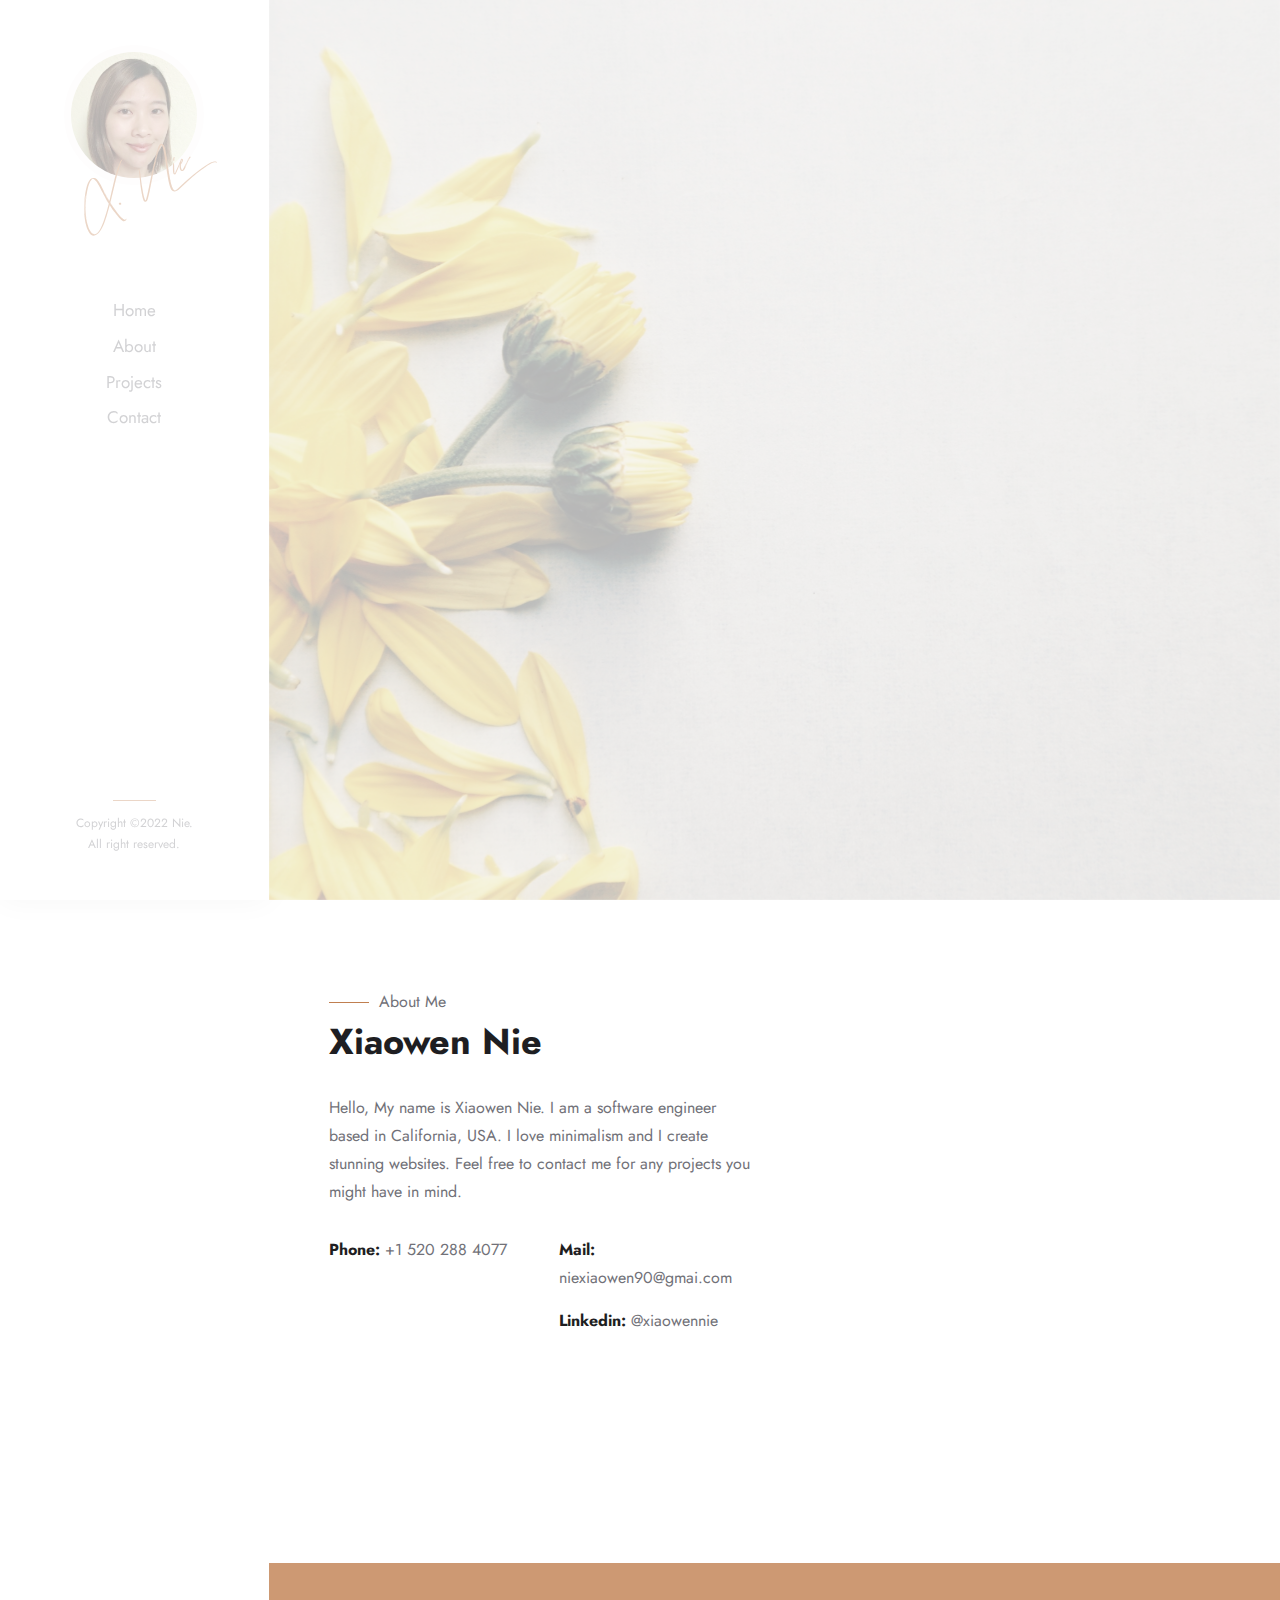
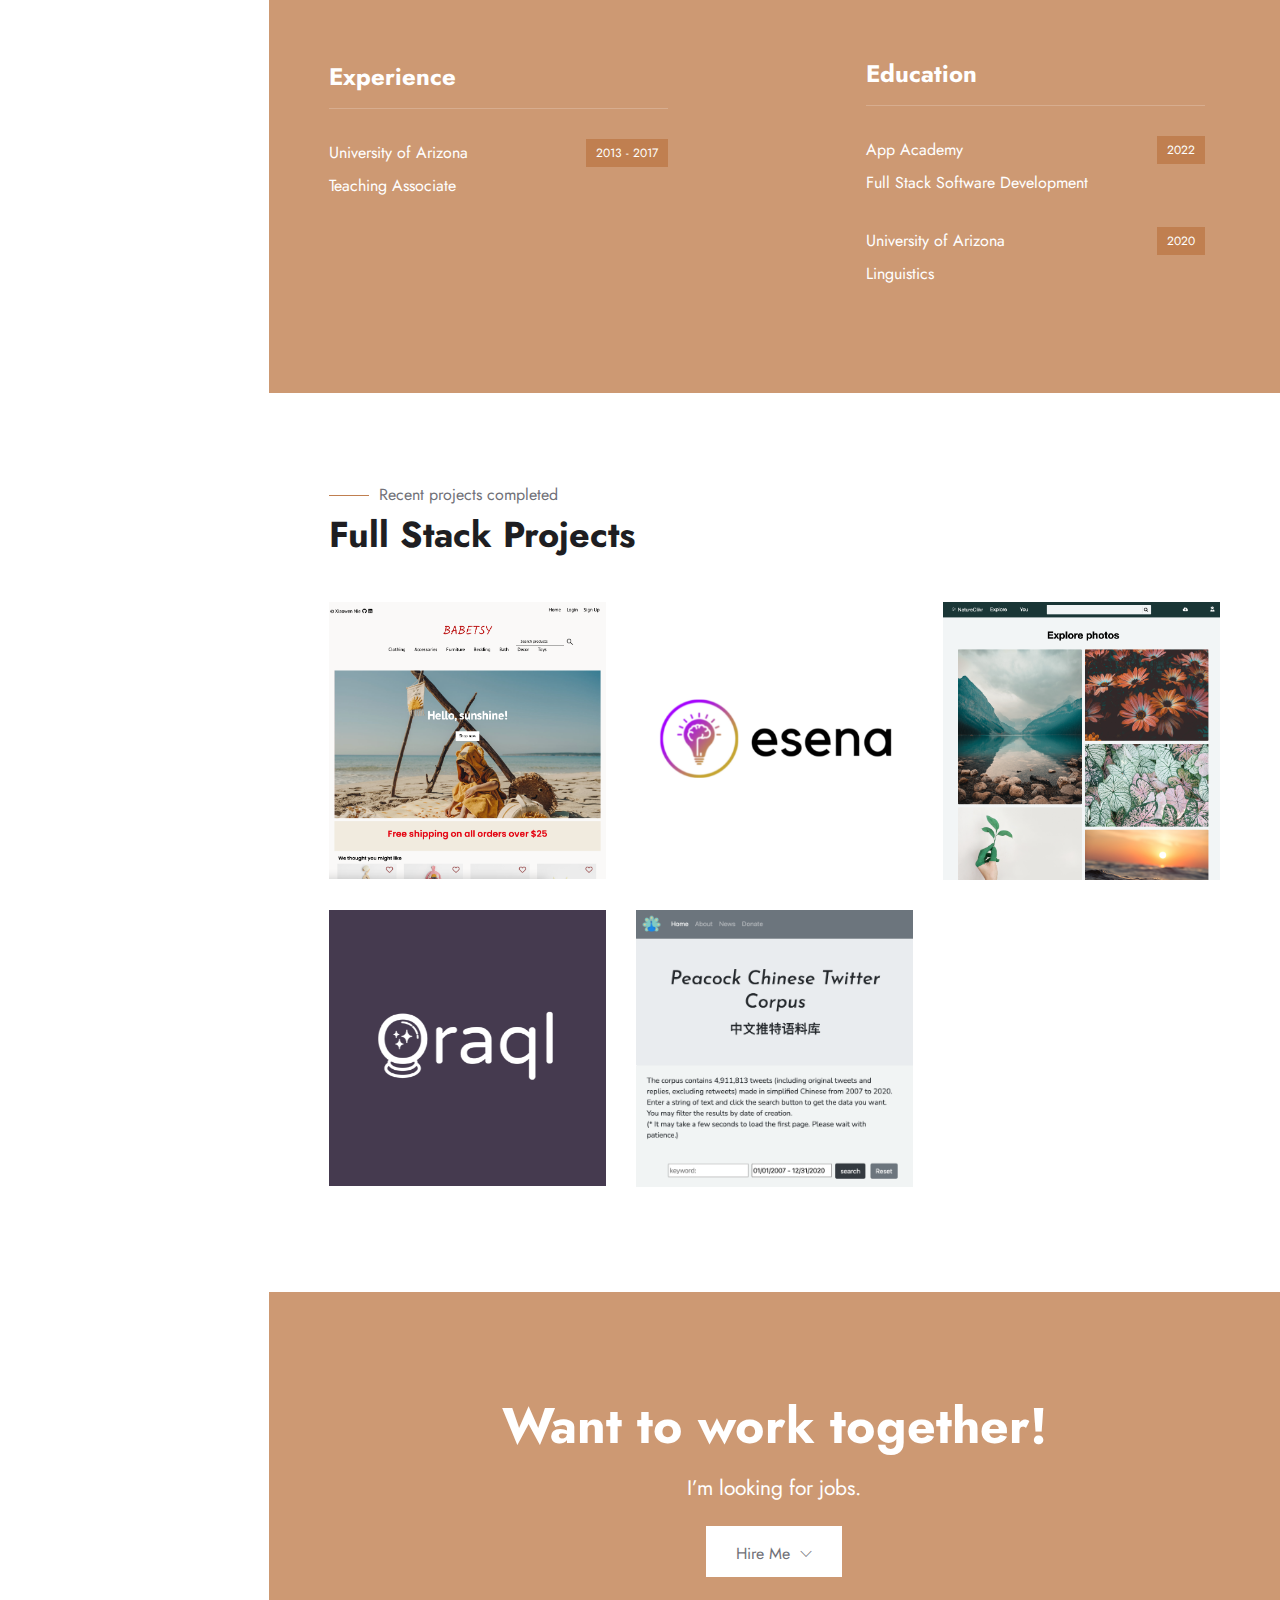
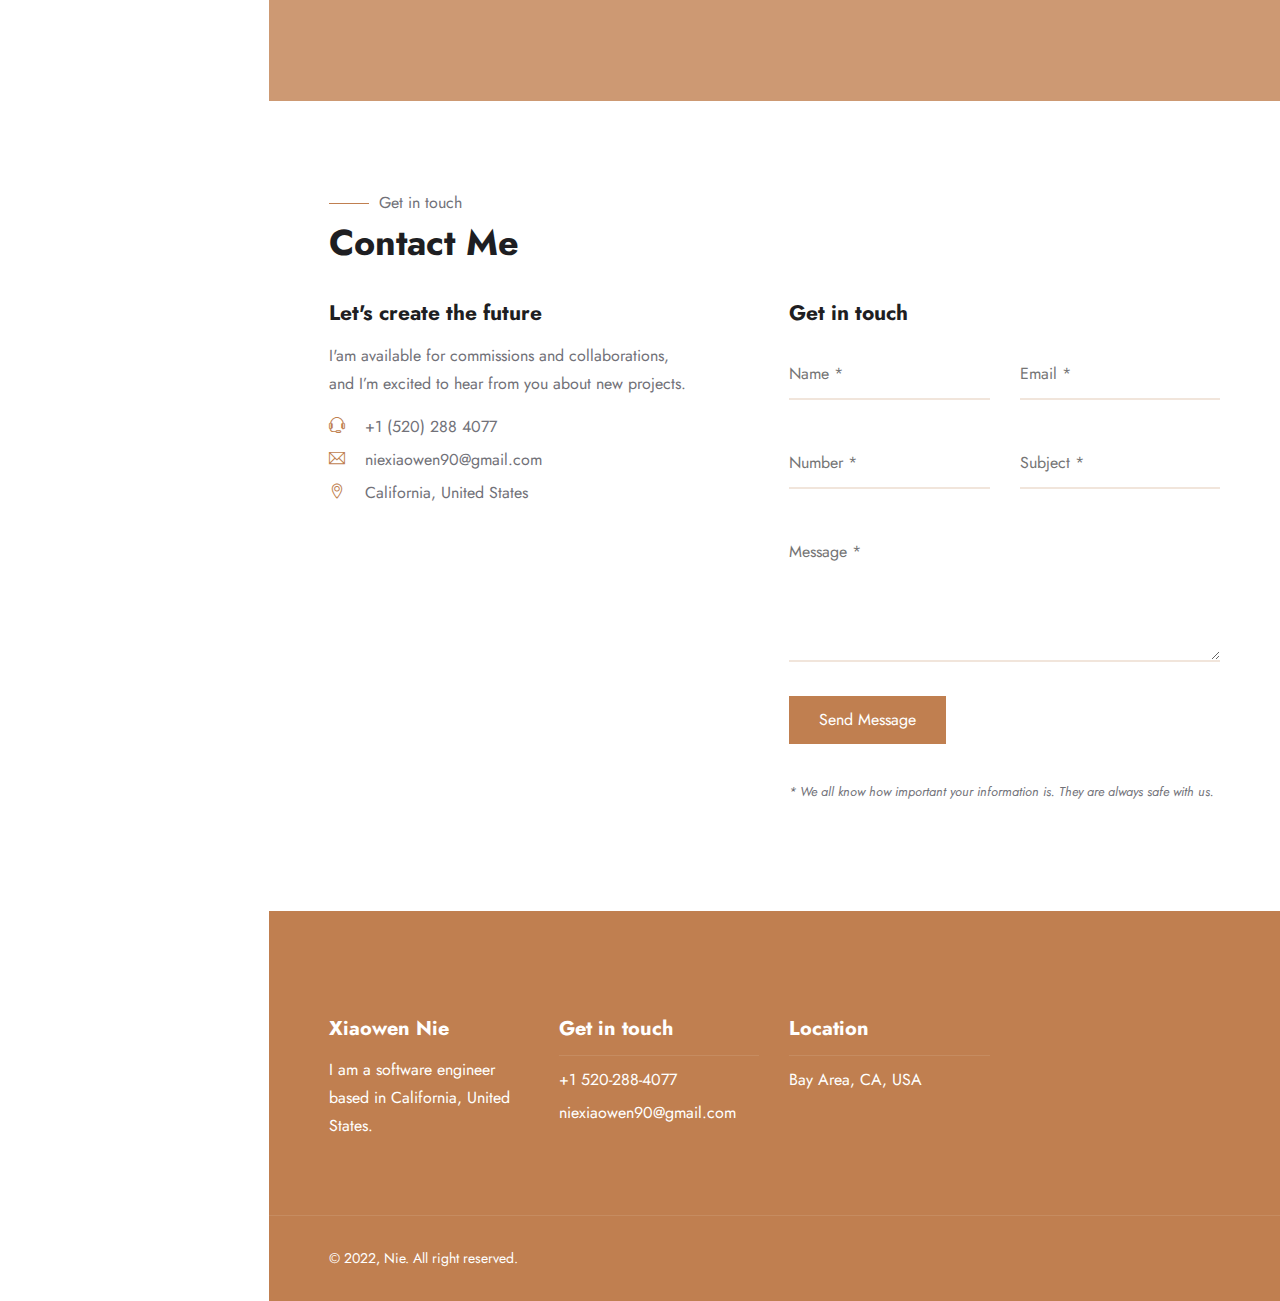
==== commit 71e01744: "remove dead links" ====
--- a/index.html
+++ b/index.html
@@ -489,7 +489,7 @@
                             </div>
                             <div class="col-md-5">
                                 <div class="text-right-left">
-                                    <p><a href="#0">Terms &amp; Conditions</a> <span>|</span> <a href="#0">Impression</a></p>
+                                    <!-- <p><a href="#0">Terms &amp; Conditions</a> <span>|</span> <a href="#0">Impression</a></p> -->
                                 </div>
                             </div>
                         </div>
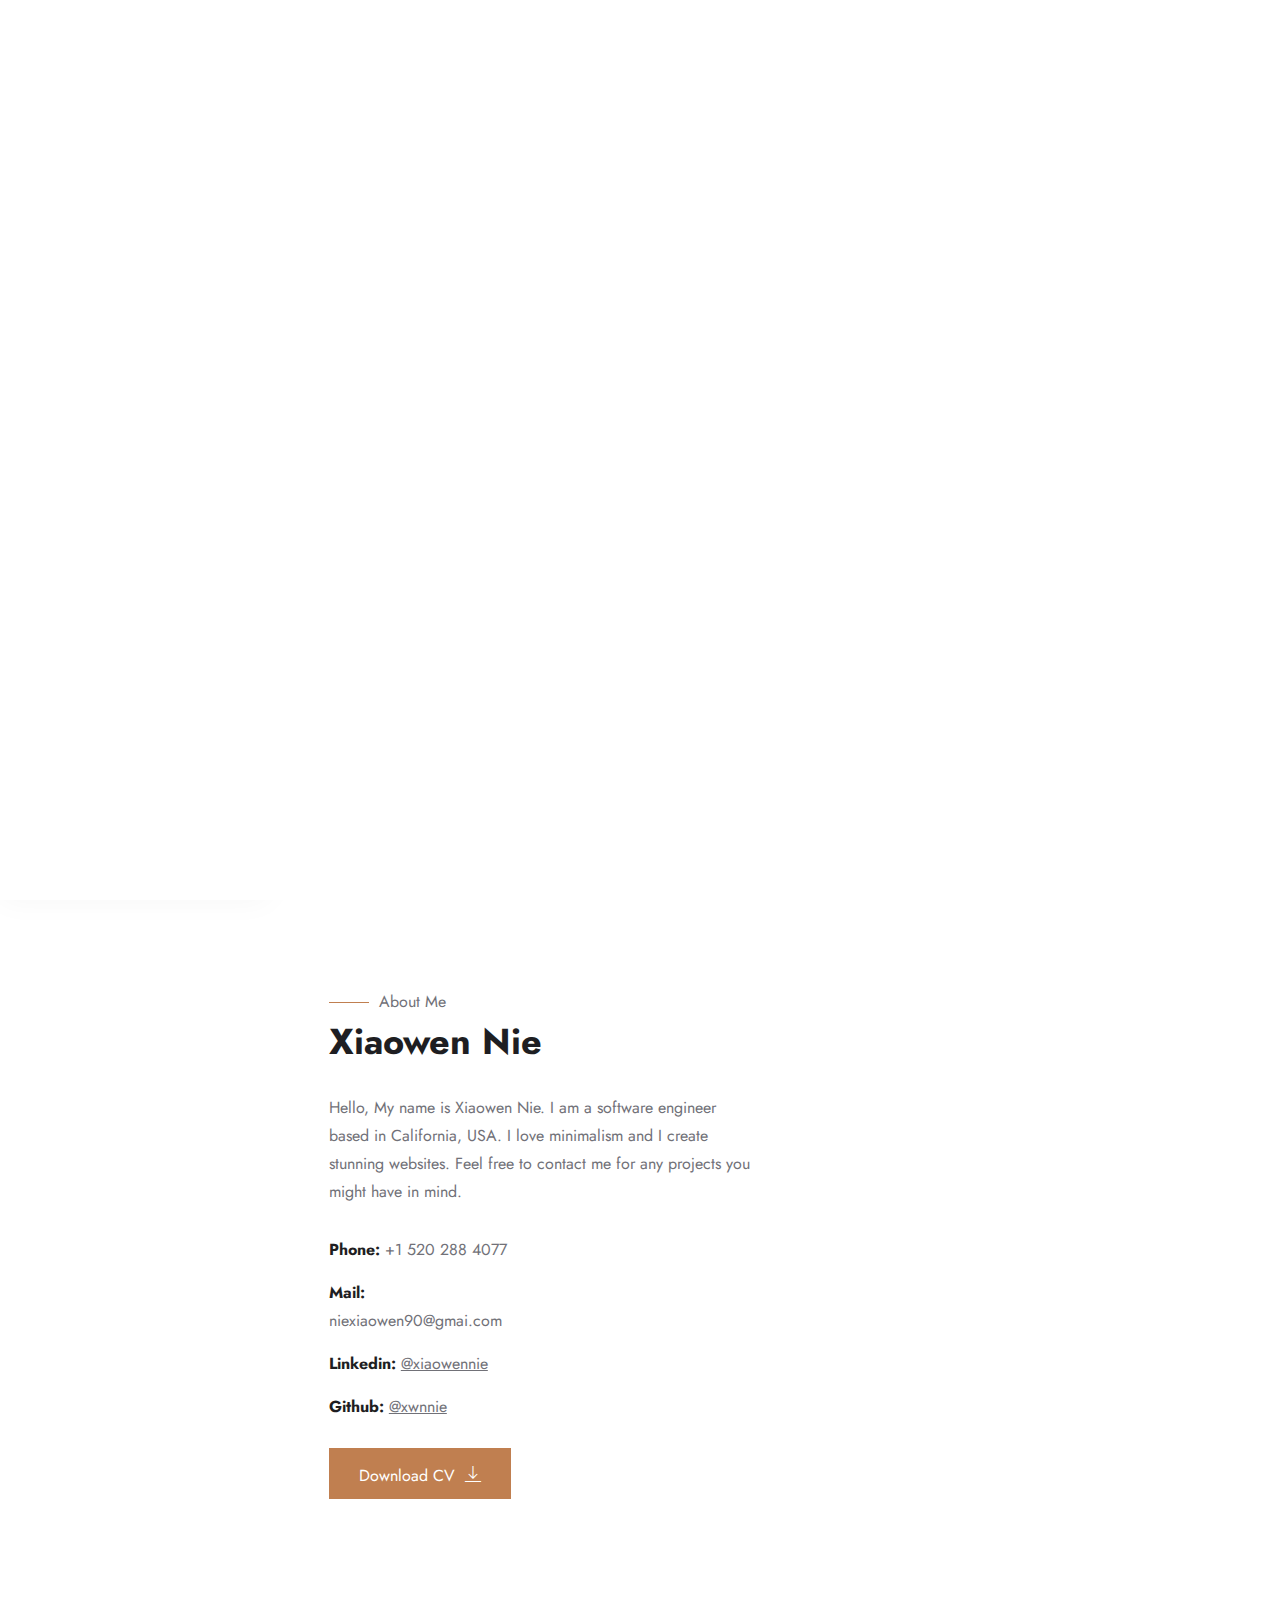
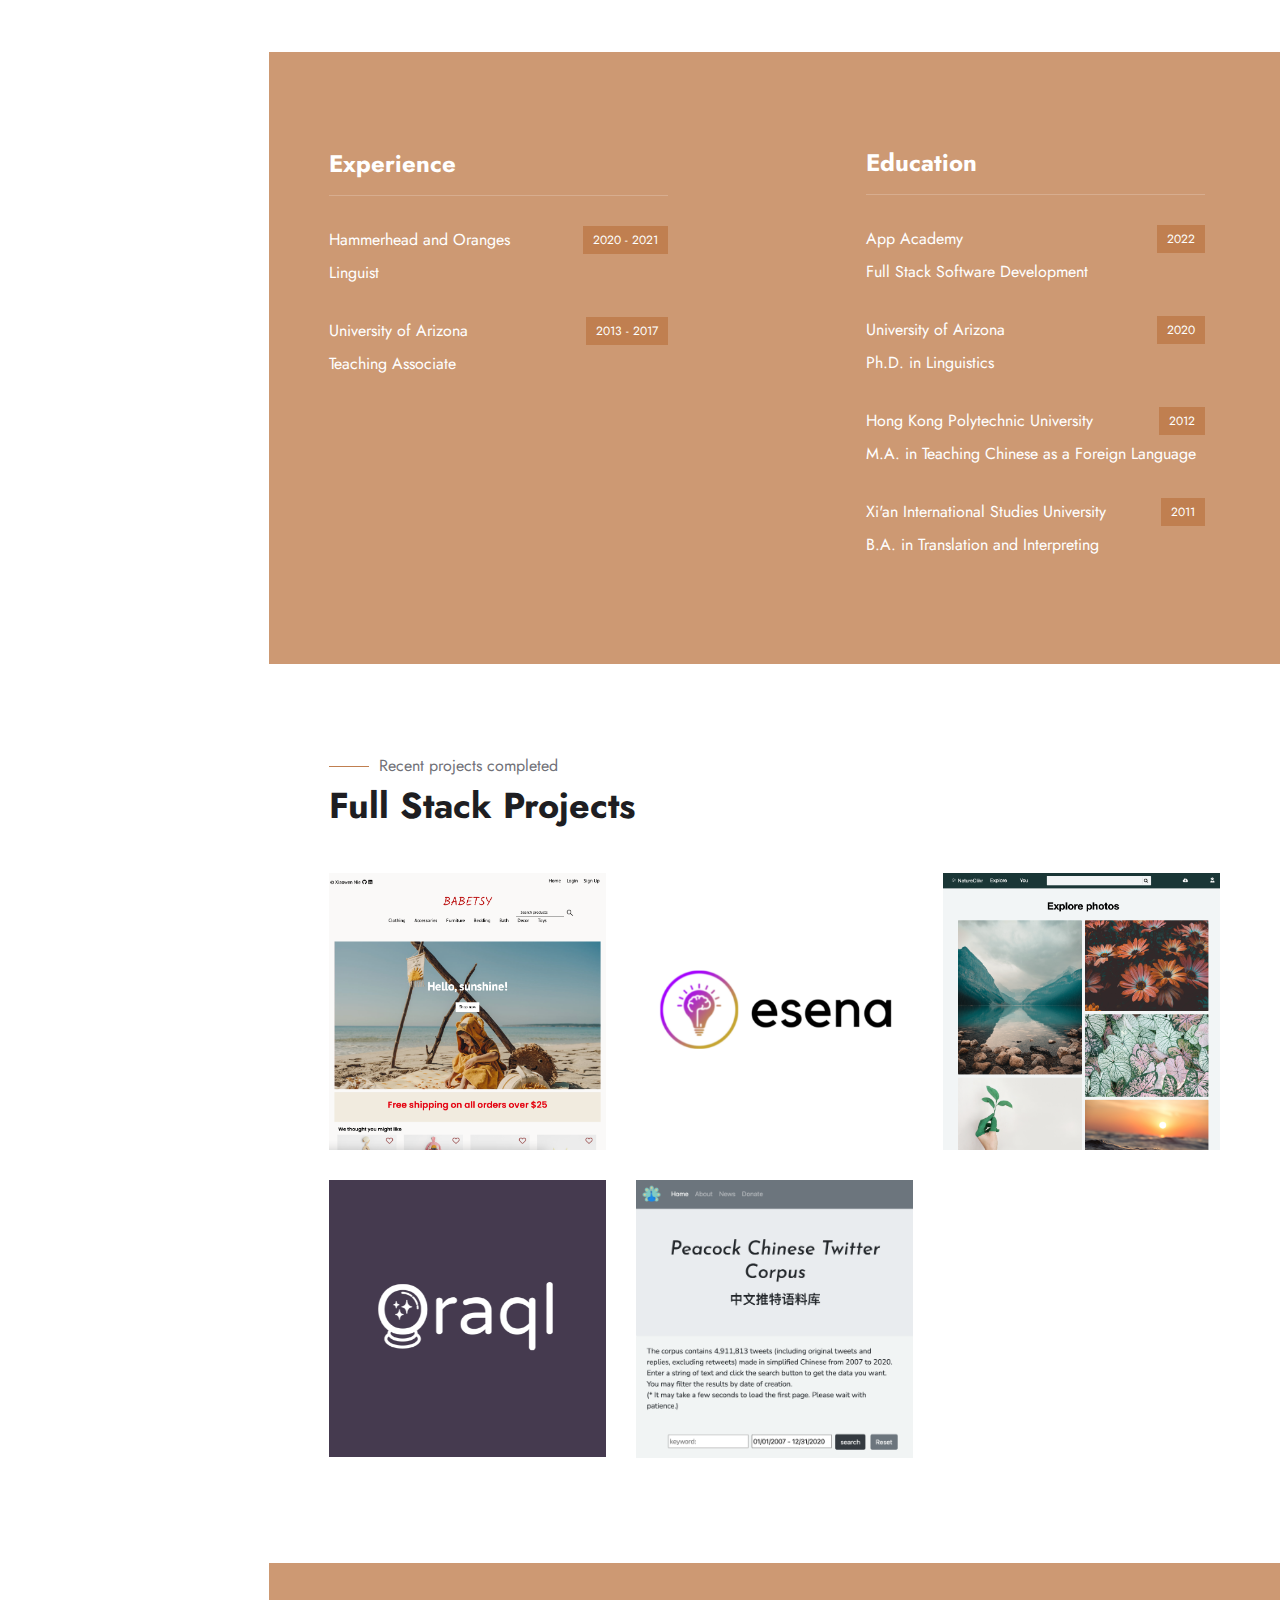
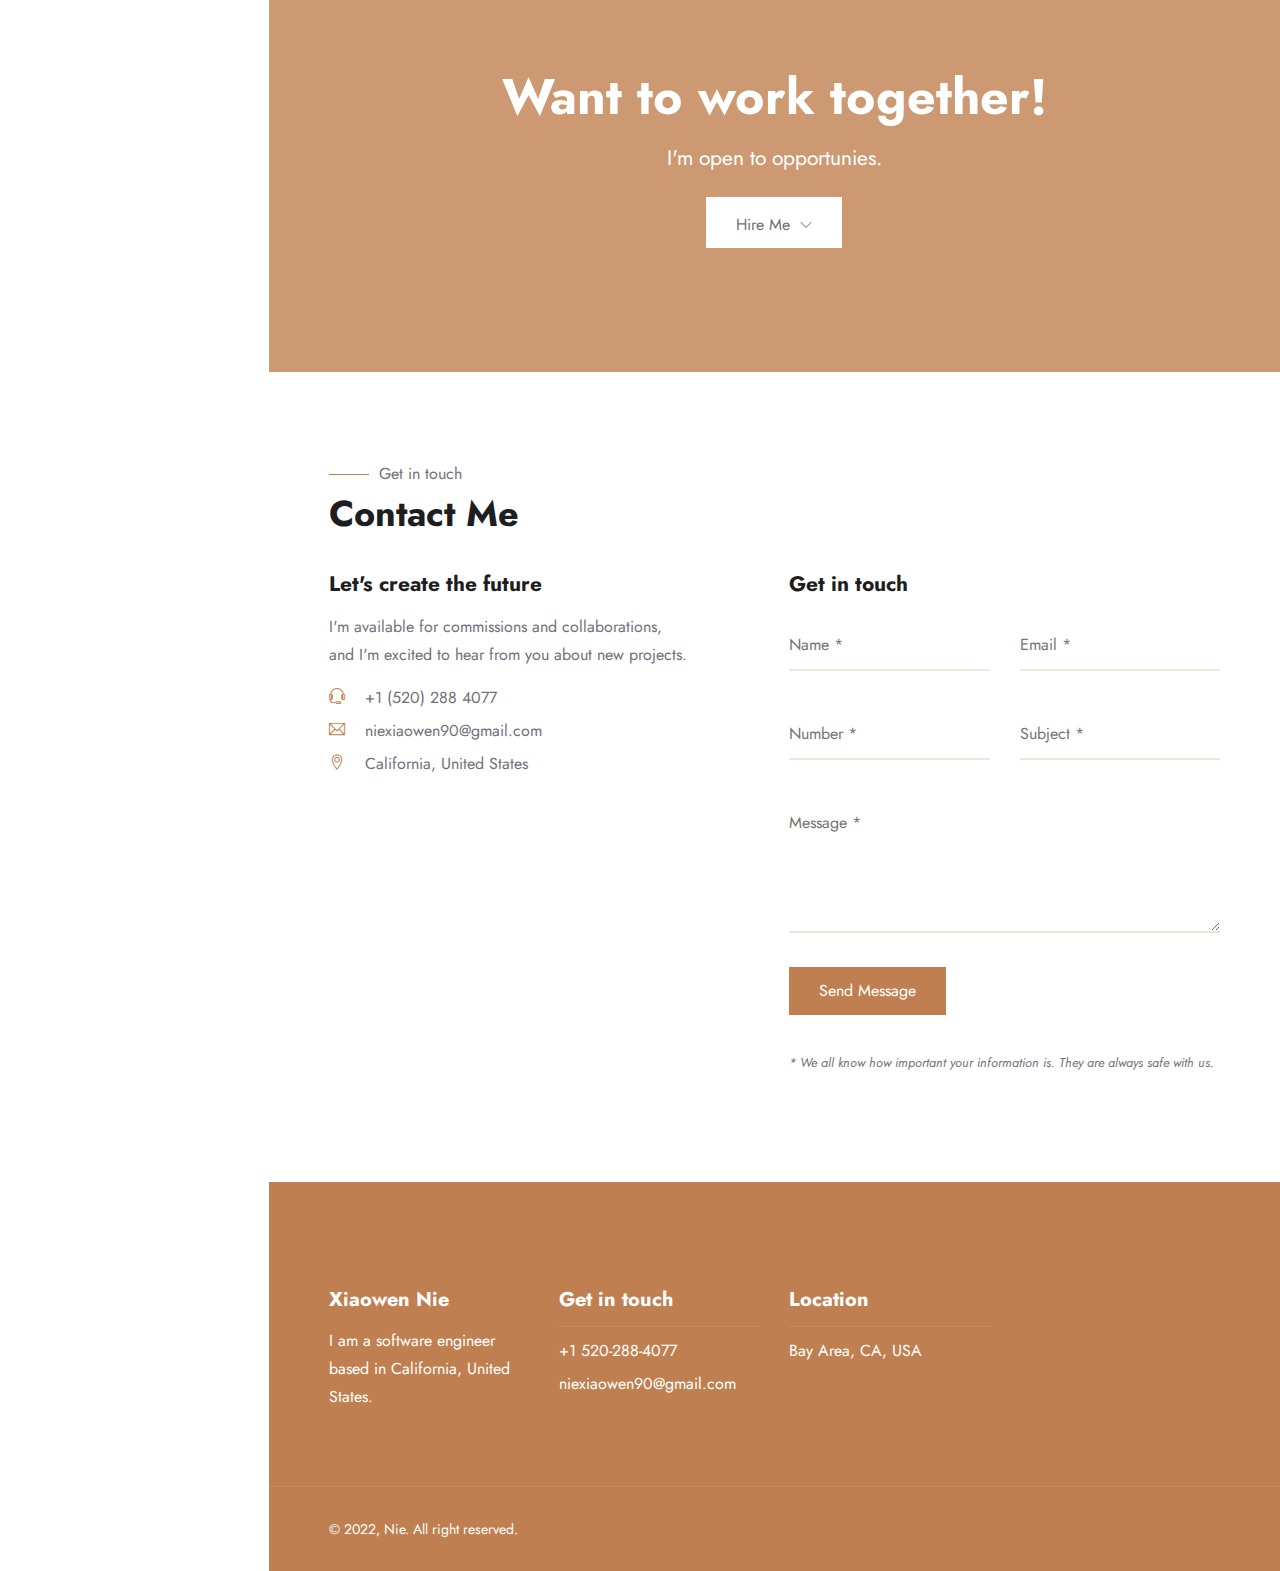
==== commit 8fa1be1d: "revision" ====
--- a/index.html
+++ b/index.html
@@ -126,16 +126,17 @@
                                         <!-- <p><b>website:</b> www.fgorman.com</p> -->
                                         <p><b>Phone:</b> +1 520 288 4077</p>
                                         <!-- <p><b>Study:</b> Univercity of Harvard</p> -->
-                                    </div>
-                                    <div class="col-md-6">
+                                    <!-- </div>
+                                    <div class="col-md-6"> -->
                                         <!-- <p><b>Degree:</b> Master</p> -->
                                         <p><b>Mail:</b> niexiaowen90@gmai.com</p>
-                                        <p><b>Linkedin:</b> @xiaowennie</p>
+                                        <p><b>Linkedin:</b> <a href="https://www.linkedin.com/in/xiaowennie/" class="social-contact-link">@xiaowennie</a></p>
+                                        <p><b>Github:</b> <a href="https://github.com/xwnnie" class="social-contact-link">@xwnnie</a></p>
                                         <!-- <p><b>Freelance:</b> Available</p> -->
                                     </div>
                                 </div>
                             </div>
-                            <!-- <div class="btn-2 mb-5"><a href="#0"><span>Download CV&nbsp;&nbsp;<i class="ti-download"></i></span></a></div> -->
+                            <div class="btn-2 mb-5"><a href="./Xiaowen-Nie-resume.pdf"><span>Download CV&nbsp;&nbsp;<i class="ti-download"></i></span></a></div>
                         </div>
                         <div class="col-md-5 offset-md-1">
                             <div class="about-img animate-box" data-animate-effect="fadeInUp">
@@ -154,10 +155,10 @@
                                 <div class="profile" id="experience">
                                     <div class="block">
                                         <h4>Experience</h4>
-                                        <!-- <div class="item">
+                                        <div class="item">
                                             <h6>Hammerhead and Oranges <span>2020 - 2021</span></h6>
                                             <p>Linguist</p>
-                                        </div> -->
+                                        </div>
                                         <div class="item" >
                                             <h6>University of Arizona <span>2013 - 2017</span></h6>
                                             <p>Teaching Associate</p>
@@ -177,7 +178,15 @@
                                         </div>
                                         <div class="item">
                                             <h6>University of Arizona<span>2020</span></h6>
-                                            <p>Linguistics</p>
+                                            <p>Ph.D. in Linguistics</p>
+                                        </div>
+                                        <div class="item">
+                                            <h6>Hong Kong Polytechnic University<span>2012</span></h6>
+                                            <p>M.A. in Teaching Chinese as a Foreign Language</p>
+                                        </div>
+                                        <div class="item">
+                                            <h6>Xi'an International Studies University<span>2011</span></h6>
+                                            <p>B.A. in Translation and Interpreting</p>
                                         </div>
                                     </div>
                                 </div>
@@ -349,7 +358,7 @@
                         <div class="col-md-12 mb-5">
                             <div class="text-center">
                                 <h2>Want to work together!</h2>
-                                <h5>I’m looking for jobs.</h5>
+                                <h5>I'm open to opportunies.</h5>
                                 <div class="btn-3"><a href="index.html#contact"><span>Hire Me&nbsp;&nbsp;<small><i class="ti-angle-down"></i></small></span></a></div>
                             </div>
                         </div>
@@ -368,8 +377,8 @@
                         <!-- Contact Info -->
                         <div class="col-md-6 mb-4">
                             <h5>Let's create the future</h5>
-                            <p>I'am available for commissions and collaborations,
-                                <br>and I’m excited to hear from you about new projects. </p>
+                            <p>I'm available for commissions and collaborations,
+                                <br>and I'm excited to hear from you about new projects. </p>
                             <ul class="list-unstyled contact-list">
                                 <li>
                                     <div class="icon"><span class="ti-headphone-alt"></span></div>
--- a/css/style.css
+++ b/css/style.css
@@ -2688,5 +2688,20 @@
 
 
 #experience {
-    height: 245px;
+    height: 430px;
+}
+
+a.social-contact-link {
+    text-decoration: underline;
+    color: #717178;
+}
+
+a.social-contact-link:hover {
+    text-decoration: underline;
+    color: #717178;
+}
+
+p.project-links a {
+    color: white;
+    text-decoration: underline;
 }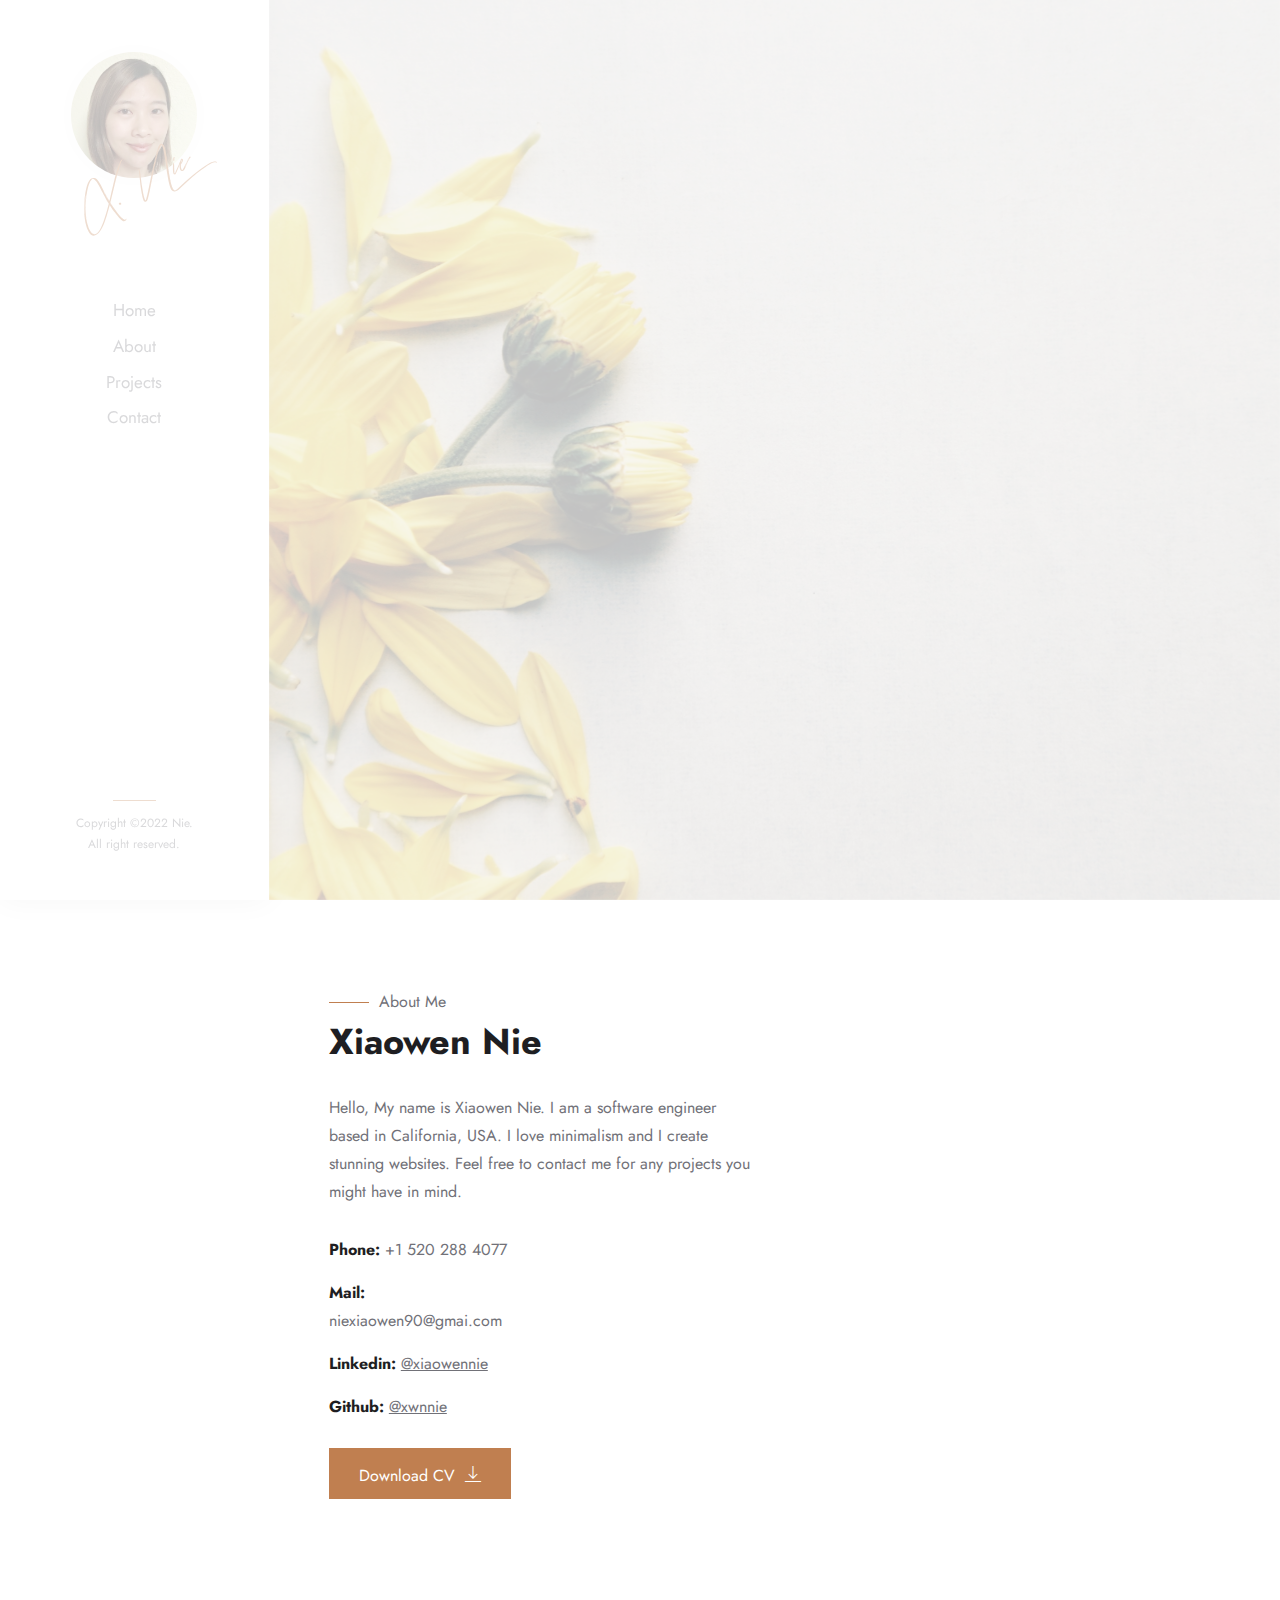
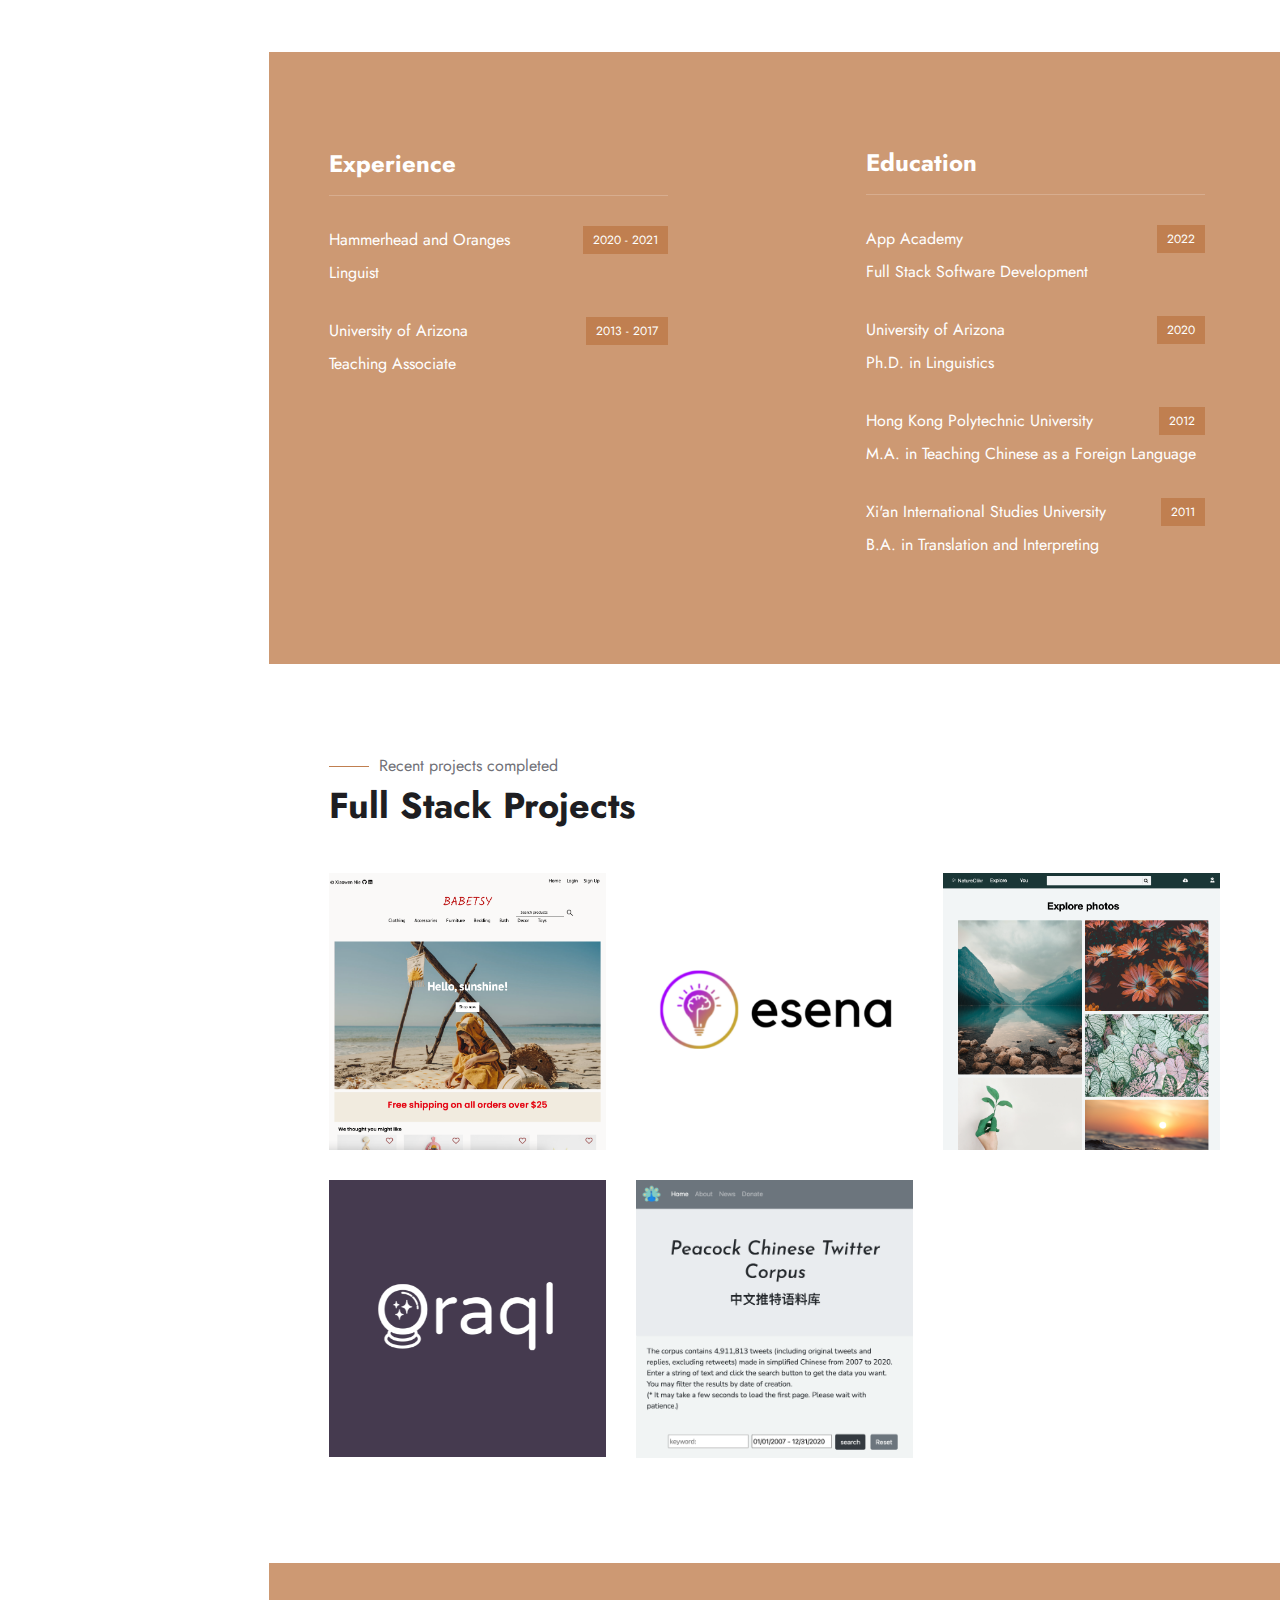
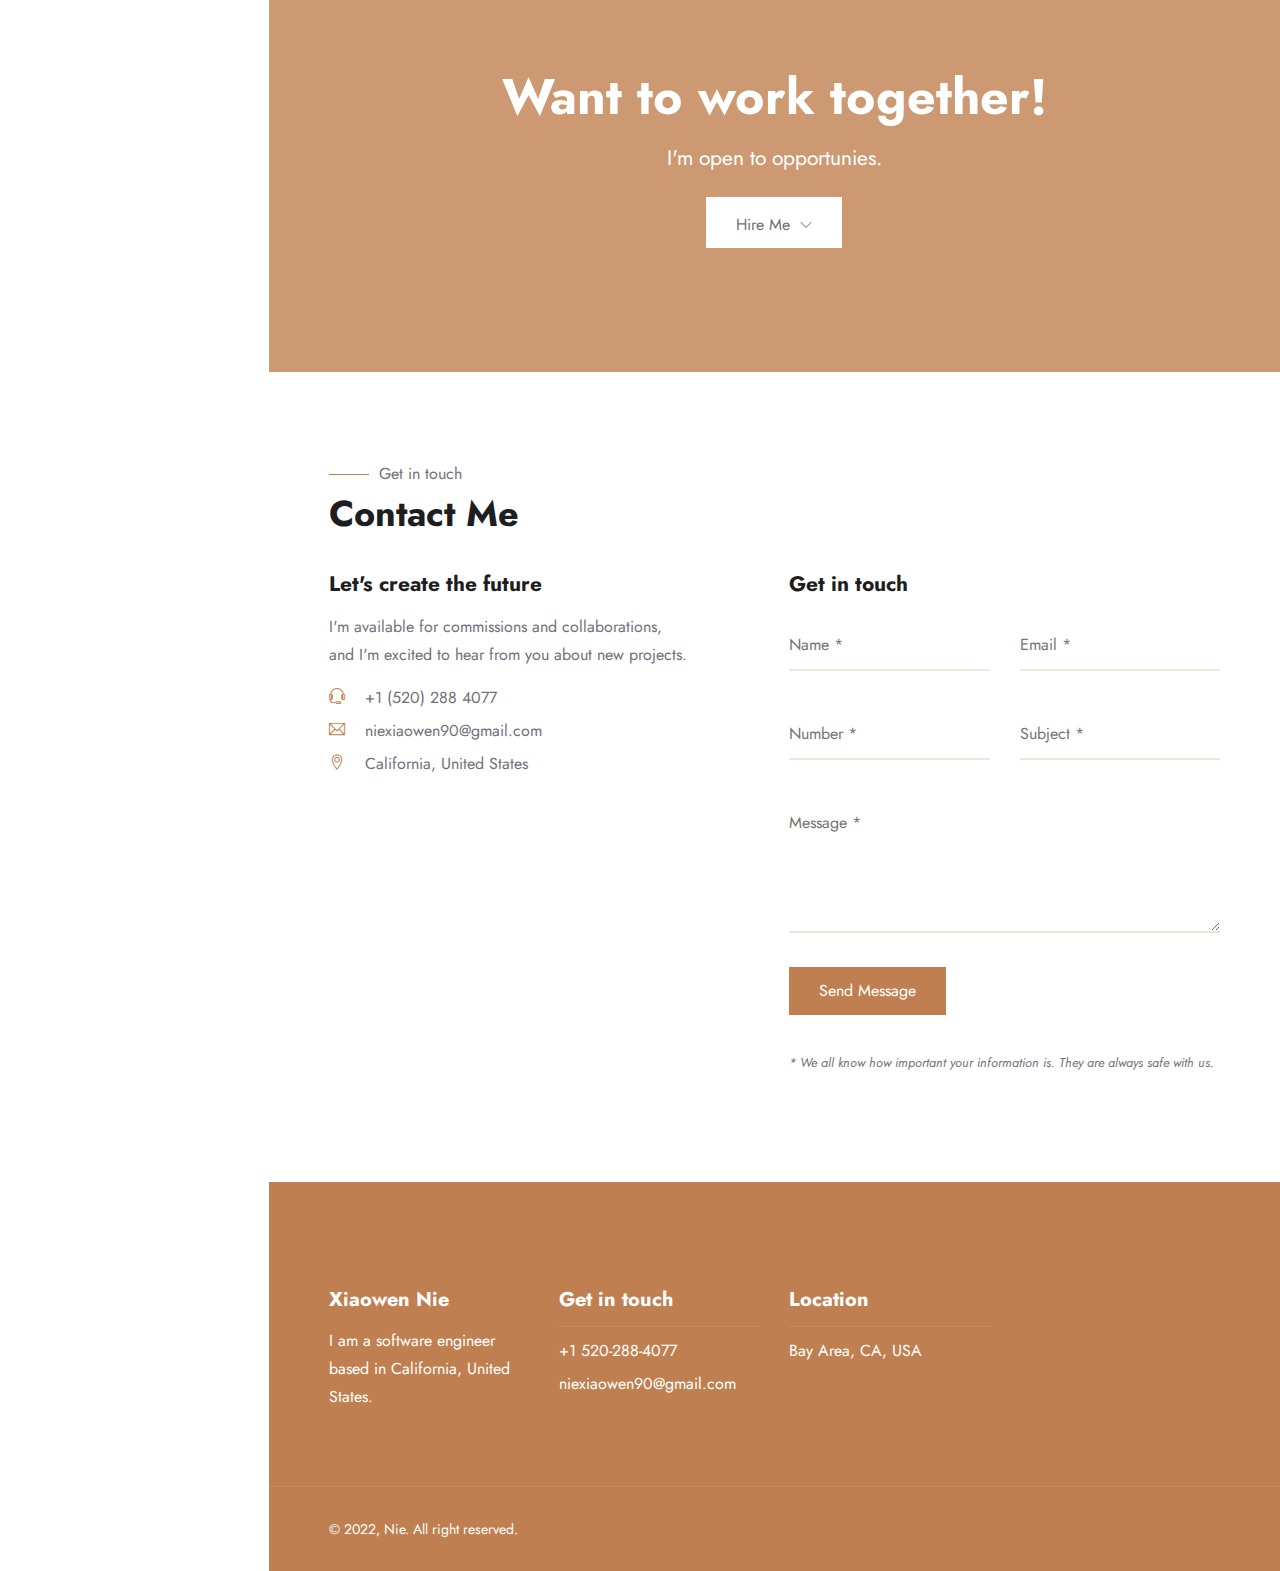
==== commit f1dab4ce: "my own css" ====
--- a/index.html
+++ b/index.html
@@ -17,6 +17,7 @@
     <link rel="stylesheet" href="css/flexslider.css">
     <link rel="stylesheet" href="css/YouTubePopUp.css">
     <link rel="stylesheet" href="css/style.css">
+    <link rel="stylesheet" href="css/my.css">
     <!-- FOR IE9 below -->
     <!--[if lt IE 9]>
         <script src="js/respond.min.js"></script>
--- a/css/style.css
+++ b/css/style.css
@@ -2563,6 +2563,7 @@
 .main-footer .sub-footer .text-right-left {
     text-align: right !important;
 }
+
 @media screen and (max-width: 767px) {
     .main-footer .sub-footer {
         margin-top: 0px;
@@ -2684,24 +2685,4 @@
 [data-overlay-dark="10"]:before,
 [data-overlay-light="10"]:before {
     opacity: 1;
-}
-
-
-#experience {
-    height: 430px;
-}
-
-a.social-contact-link {
-    text-decoration: underline;
-    color: #717178;
-}
-
-a.social-contact-link:hover {
-    text-decoration: underline;
-    color: #717178;
-}
-
-p.project-links a {
-    color: white;
-    text-decoration: underline;
 }--- a/css/my.css
+++ b/css/my.css
@@ -0,0 +1,18 @@
+#experience {
+    height: 430px;
+}
+
+a.social-contact-link {
+    text-decoration: underline;
+    color: #717178;
+}
+
+a.social-contact-link:hover {
+    text-decoration: underline;
+    color: #717178;
+}
+
+p.project-links a {
+    color: white;
+    text-decoration: underline;
+}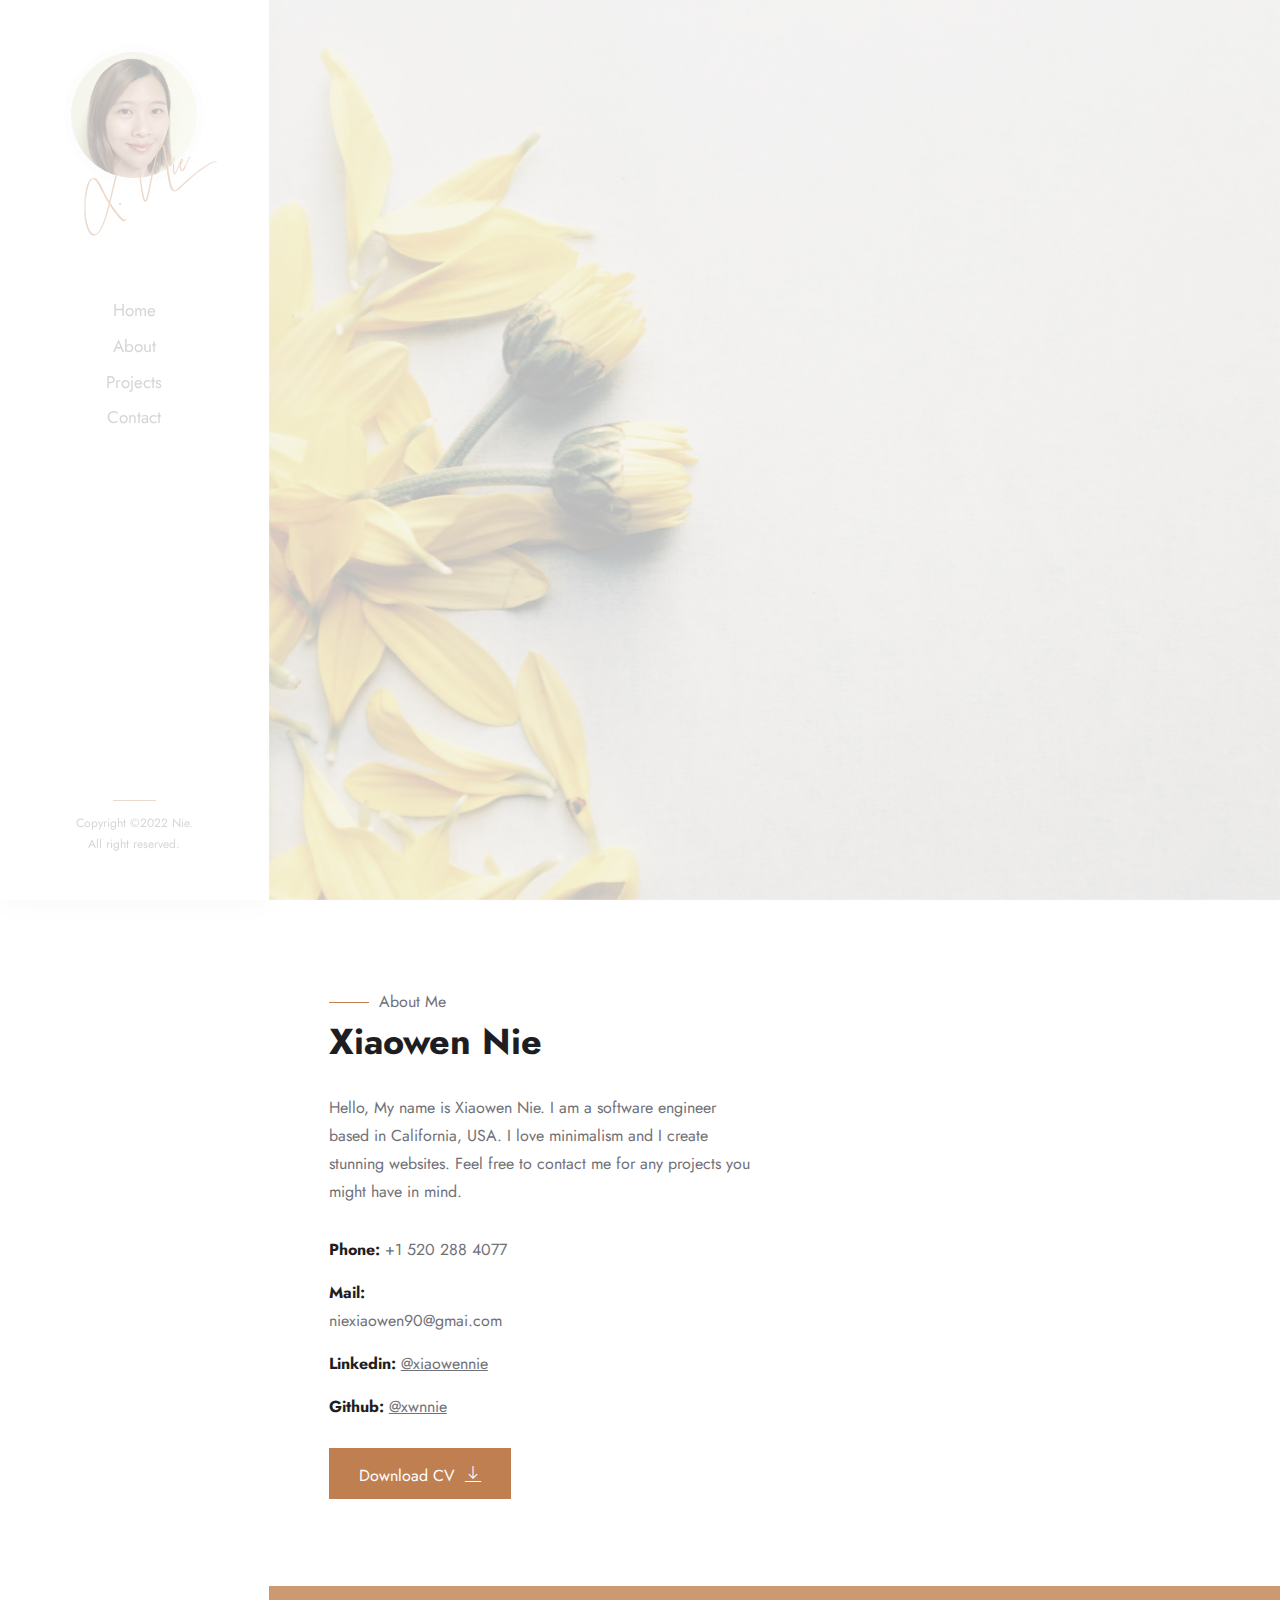
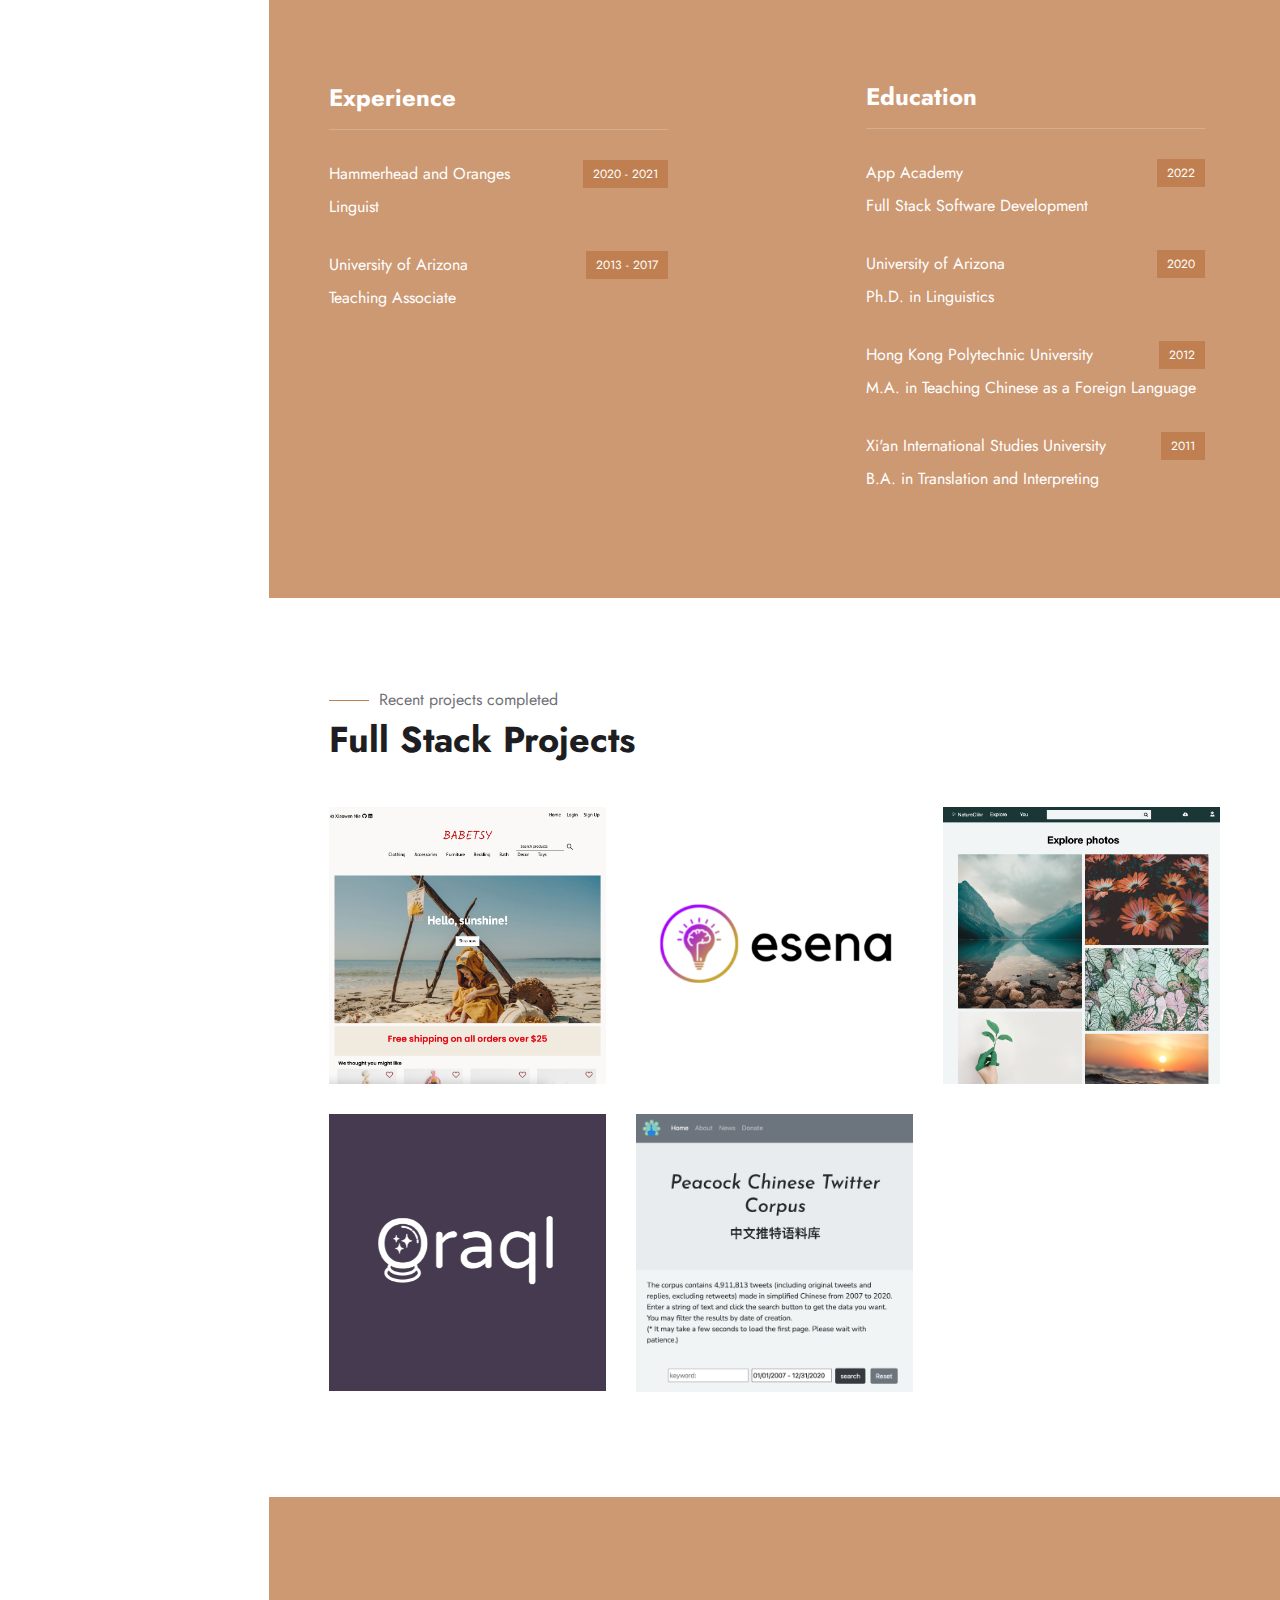
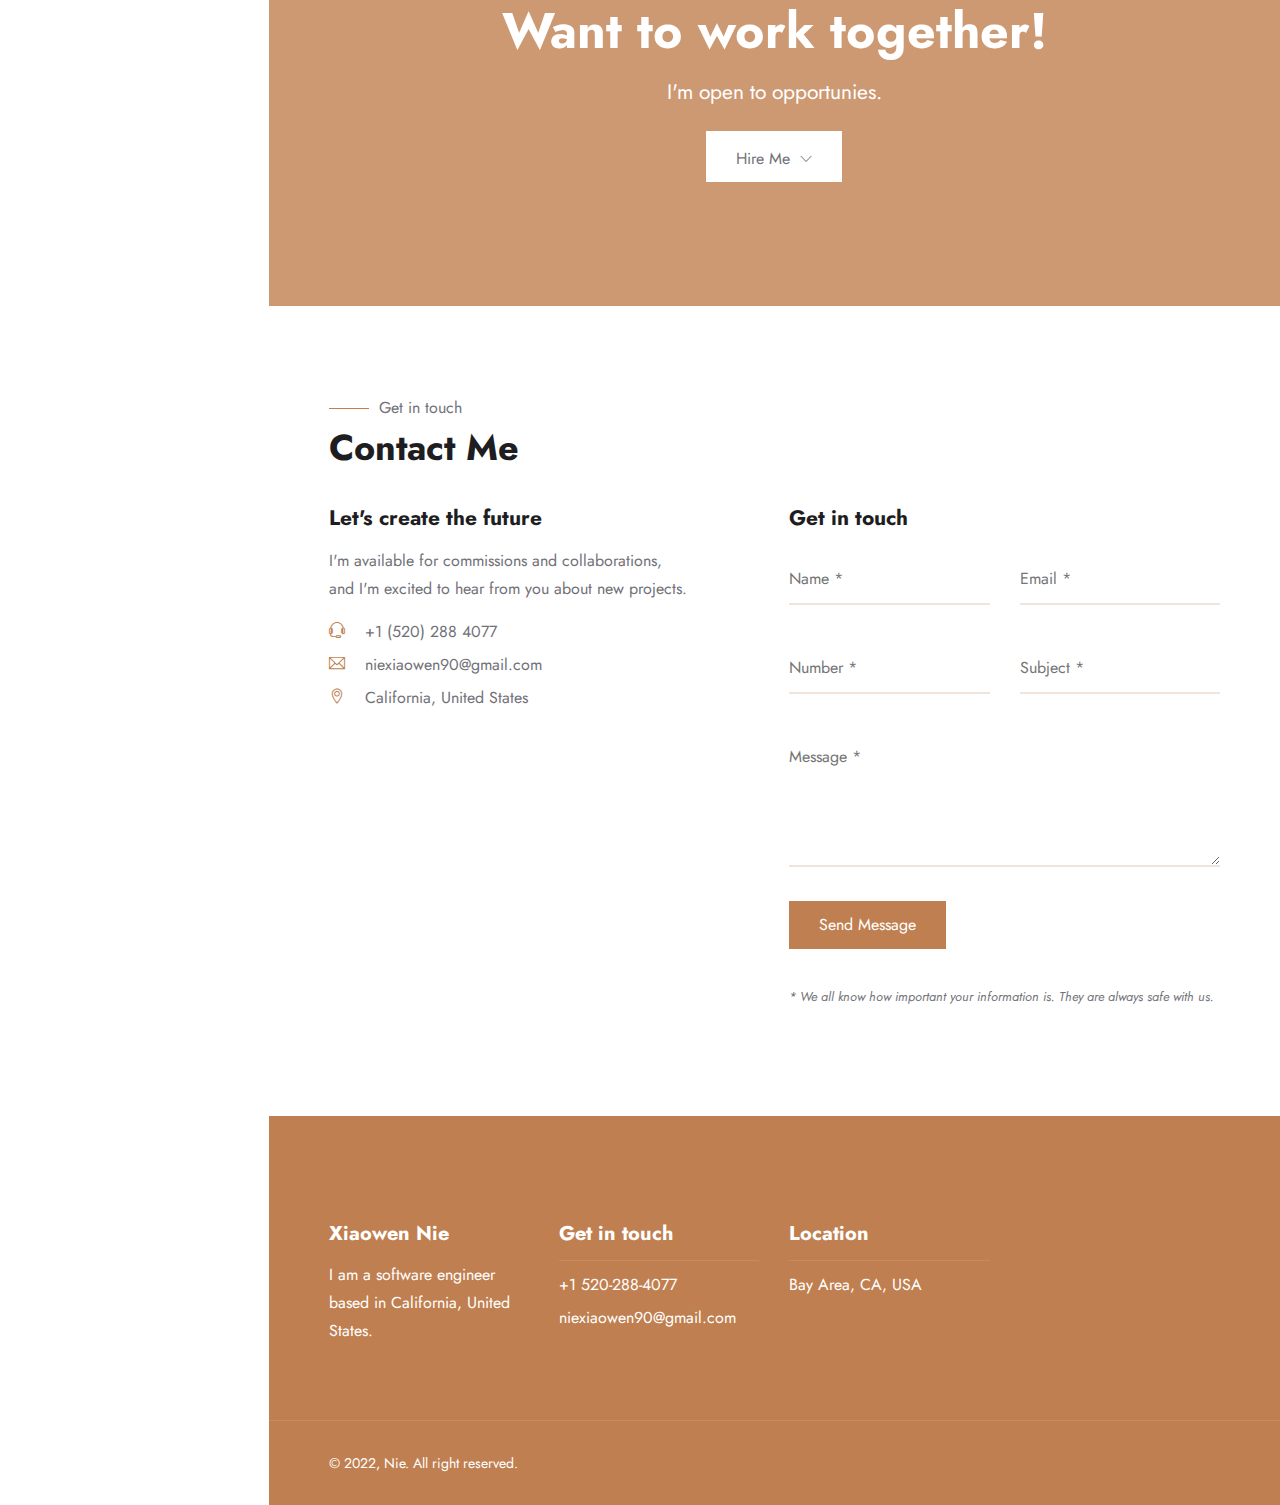
==== commit e2d832a8: "download link css" ====
--- a/index.html
+++ b/index.html
@@ -137,7 +137,7 @@
                                     </div>
                                 </div>
                             </div>
-                            <div class="btn-2 mb-5"><a href="./Xiaowen-Nie-resume.pdf"><span>Download CV&nbsp;&nbsp;<i class="ti-download"></i></span></a></div>
+                            <div class="btn-2 mb-5 download-link"><a href="./Xiaowen-Nie-resume.pdf"><span>Download CV&nbsp;&nbsp;<i class="ti-download"></i></span></a></div>
                         </div>
                         <div class="col-md-5 offset-md-1">
                             <div class="about-img animate-box" data-animate-effect="fadeInUp">
--- a/css/style.css
+++ b/css/style.css
@@ -2685,4 +2685,28 @@
 [data-overlay-dark="10"]:before,
 [data-overlay-light="10"]:before {
     opacity: 1;
+}
+
+
+#experience {
+    height: 430px;
+}
+
+a.social-contact-link {
+    text-decoration: underline;
+    color: #717178;
+}
+
+a.social-contact-link:hover {
+    text-decoration: underline;
+    color: #717178;
+}
+
+p.project-links a {
+    color: white;
+    text-decoration: underline;
+}
+
+div.download-link {
+    height: 0px;
 }--- a/css/my.css
+++ b/css/my.css
@@ -15,4 +15,8 @@
 p.project-links a {
     color: white;
     text-decoration: underline;
+}
+
+div.download-link {
+    height: 0px;
 }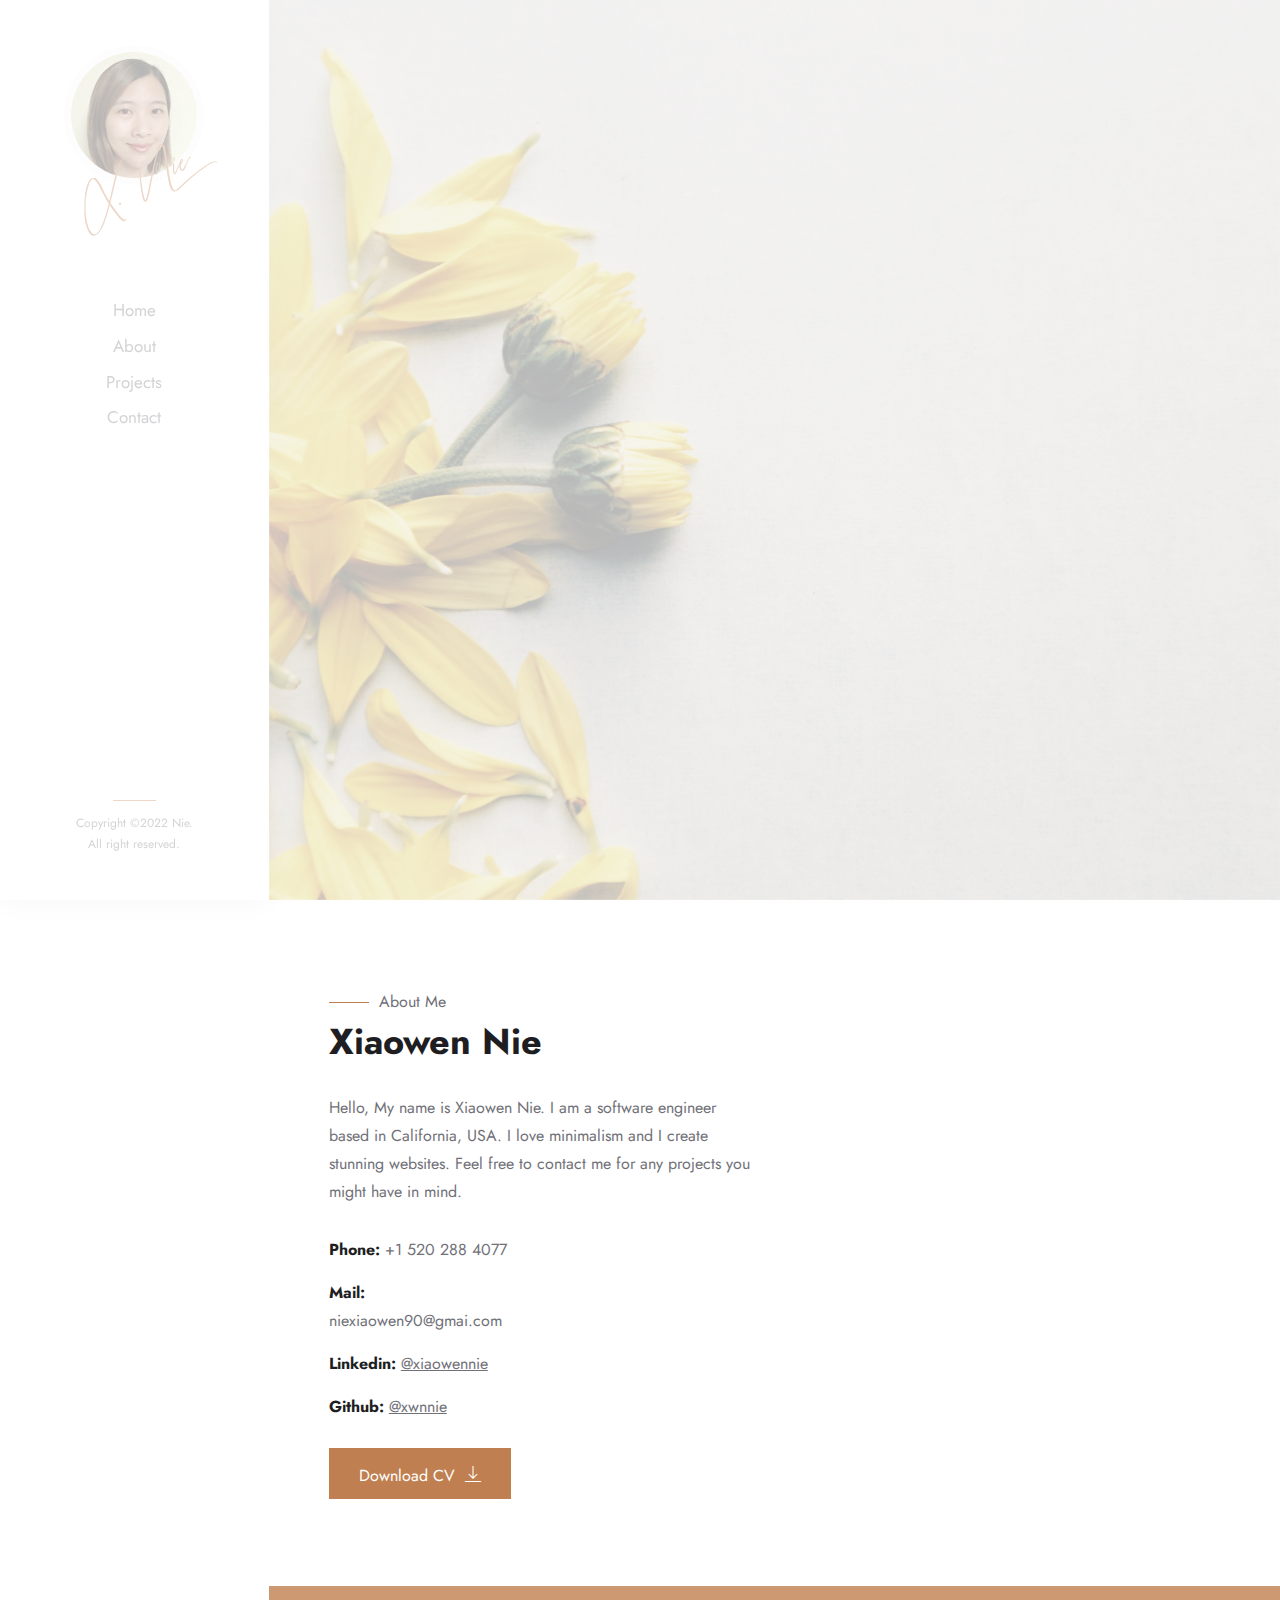
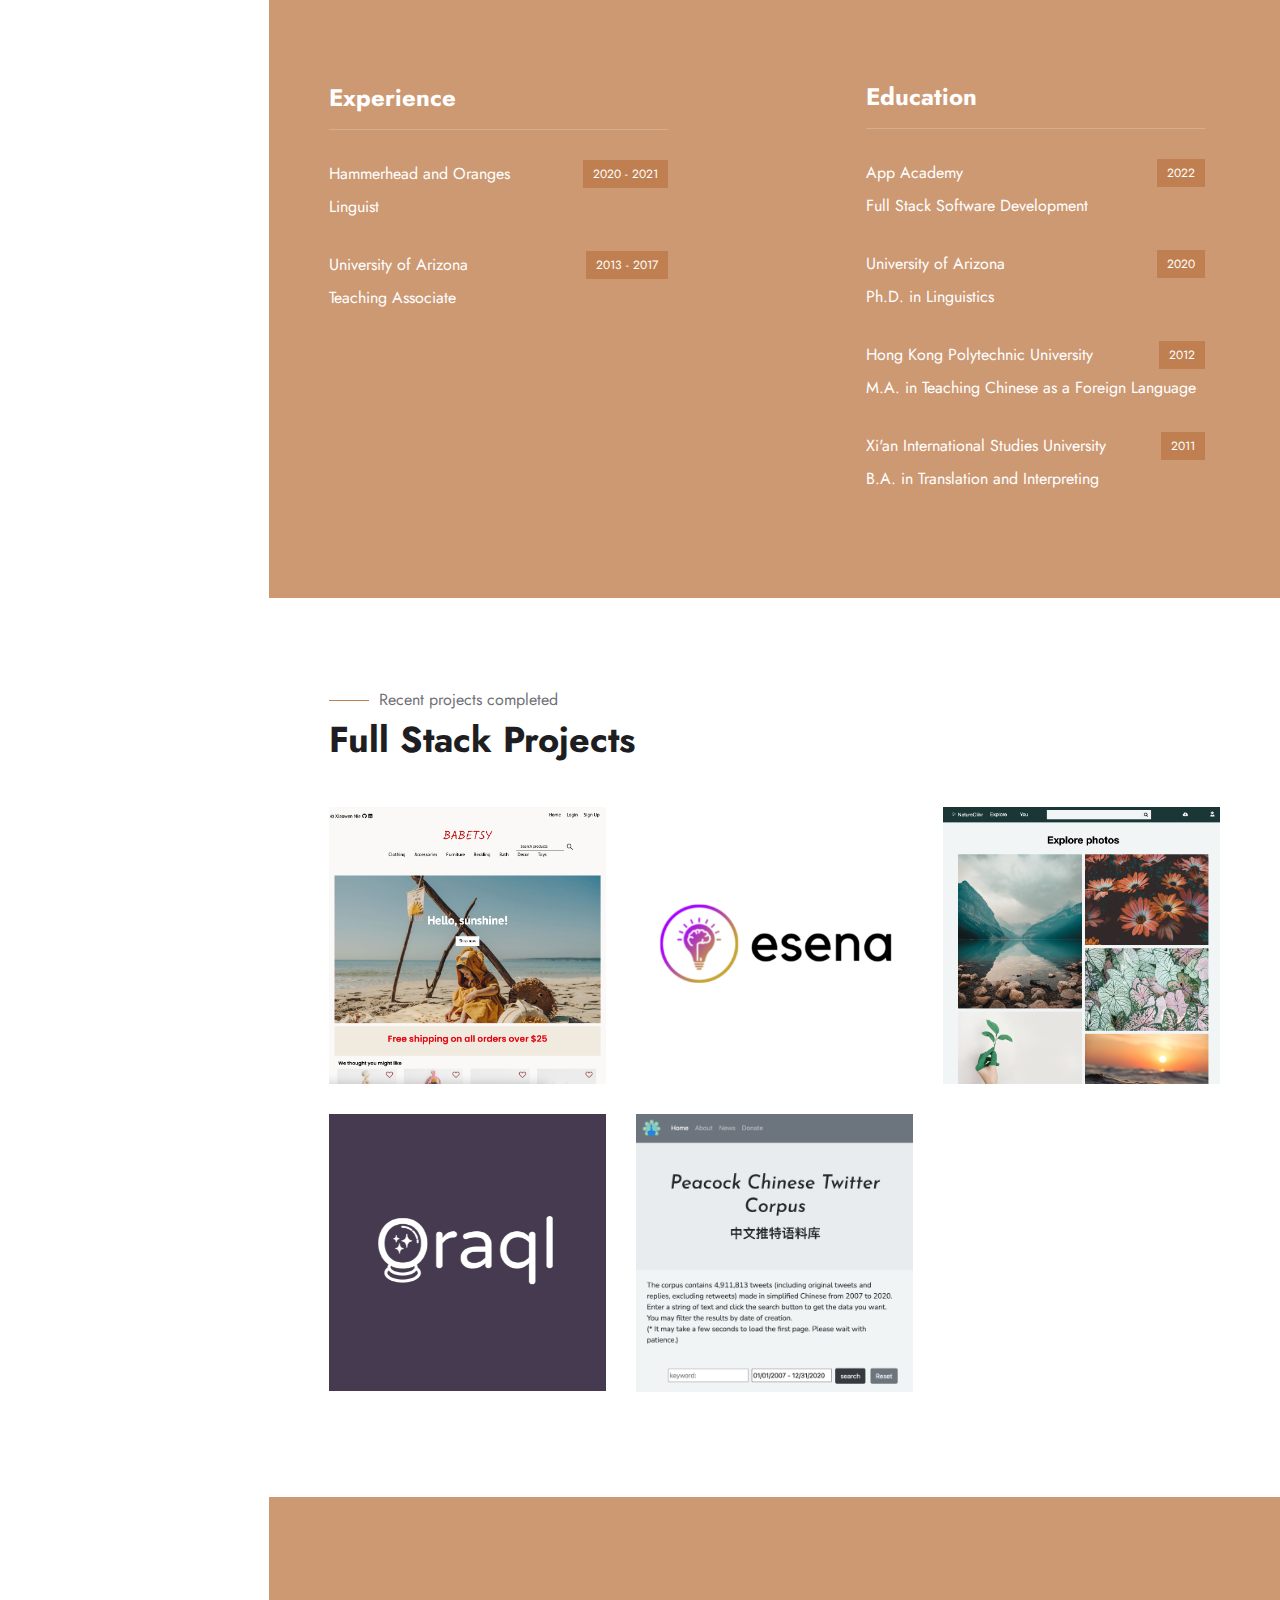
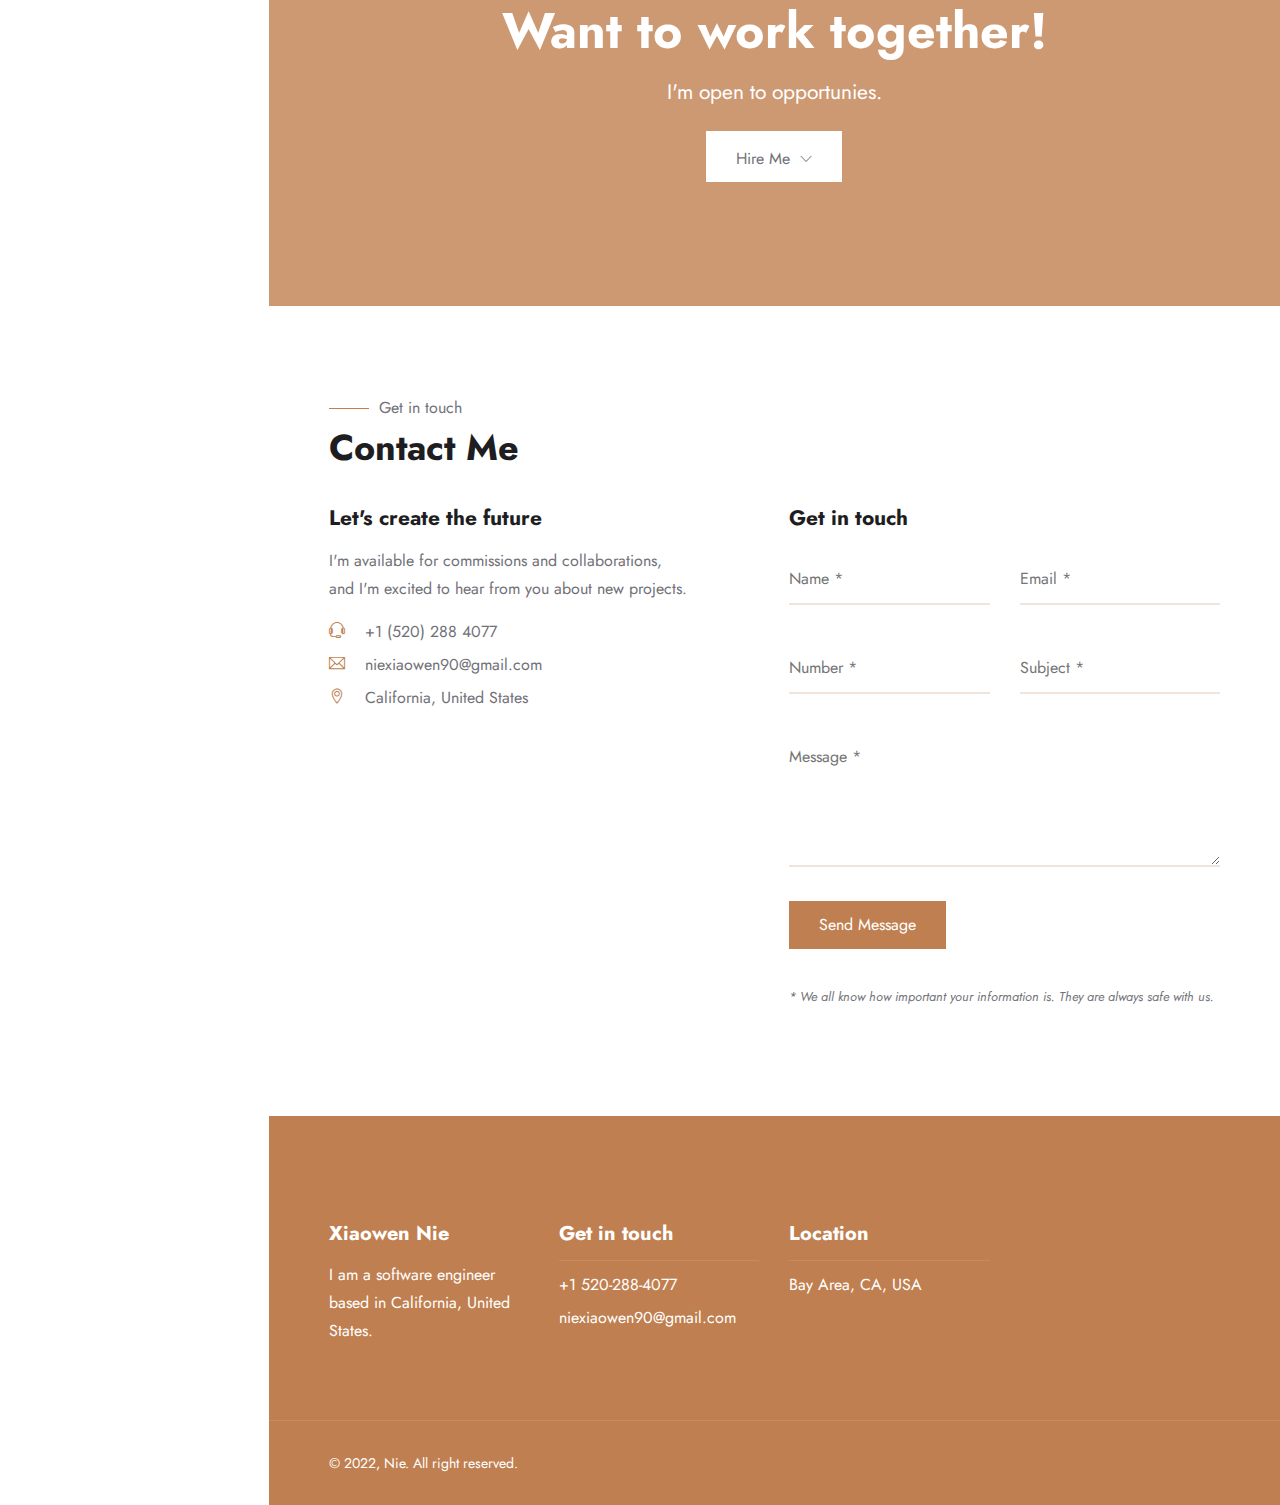
==== commit e31bd8fa: "remove my.css" ====
--- a/index.html
+++ b/index.html
@@ -17,7 +17,6 @@
     <link rel="stylesheet" href="css/flexslider.css">
     <link rel="stylesheet" href="css/YouTubePopUp.css">
     <link rel="stylesheet" href="css/style.css">
-    <link rel="stylesheet" href="css/my.css">
     <!-- FOR IE9 below -->
     <!--[if lt IE 9]>
         <script src="js/respond.min.js"></script>
